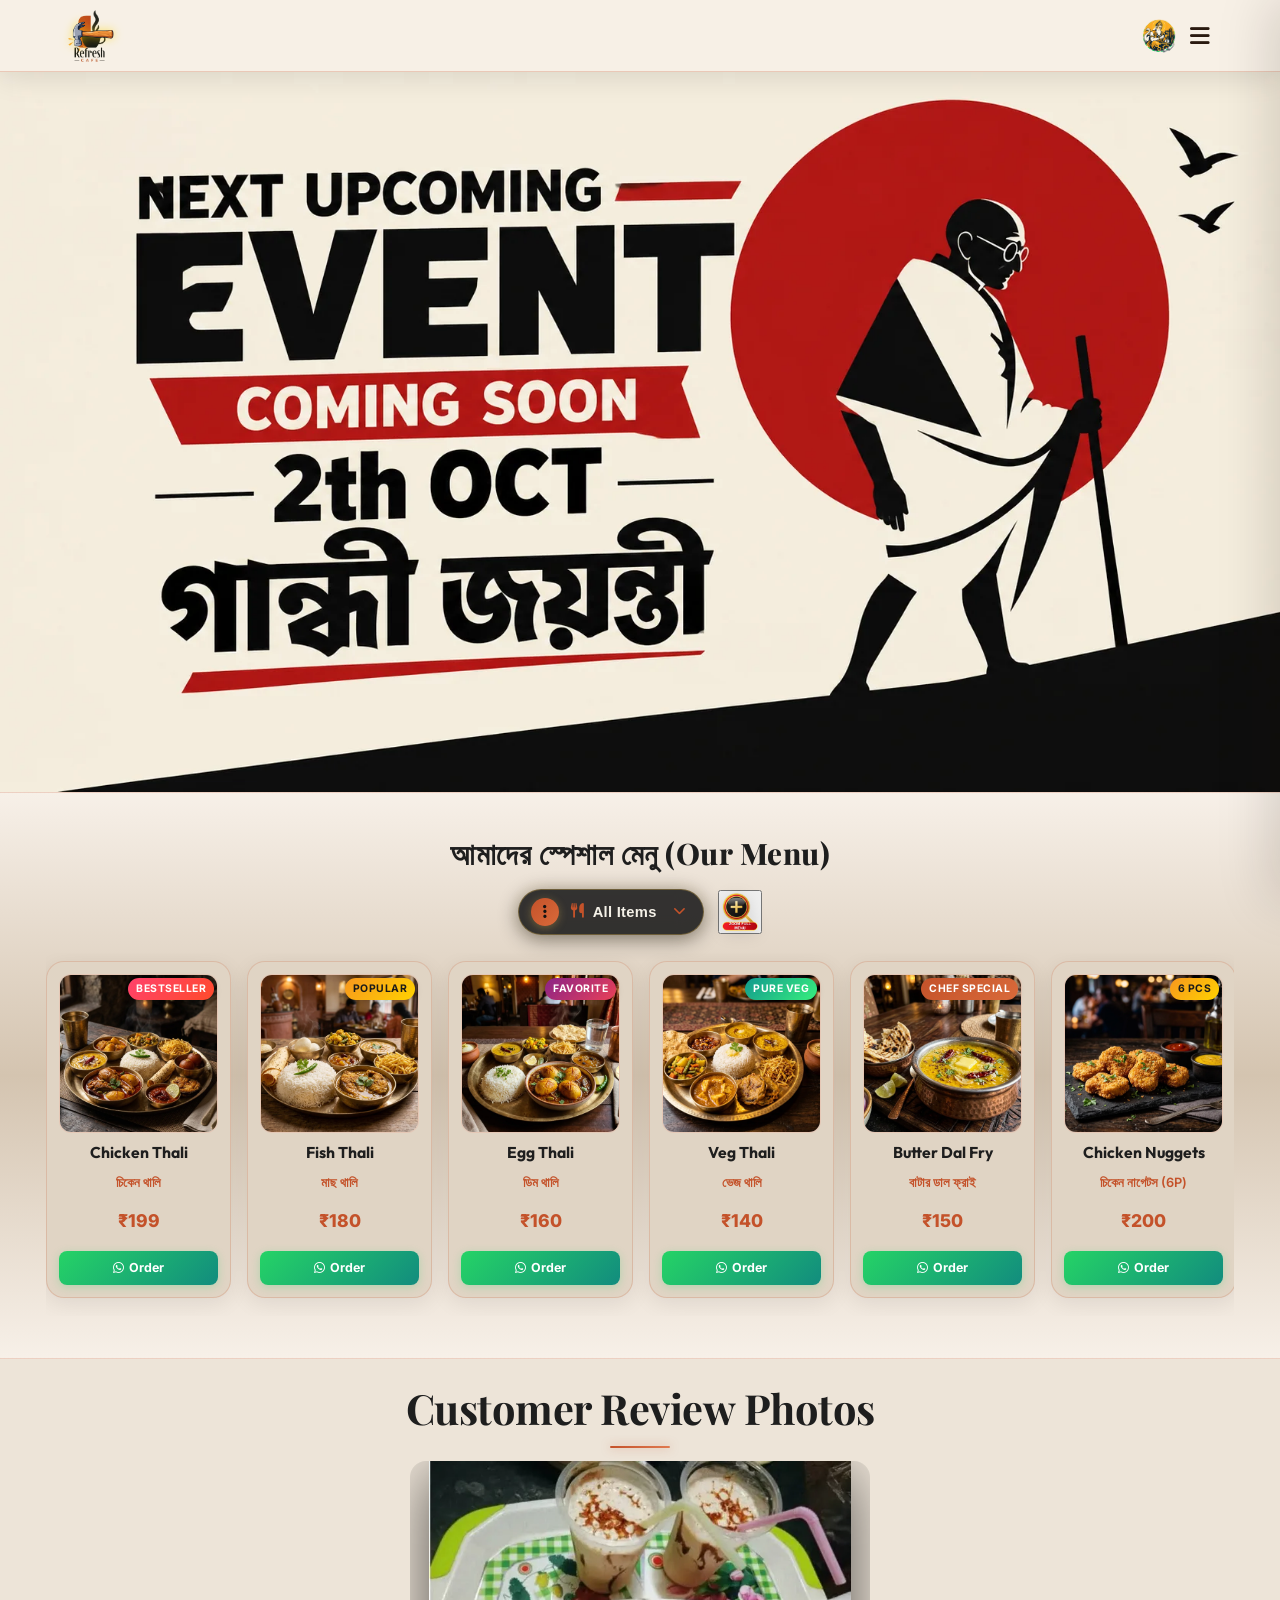
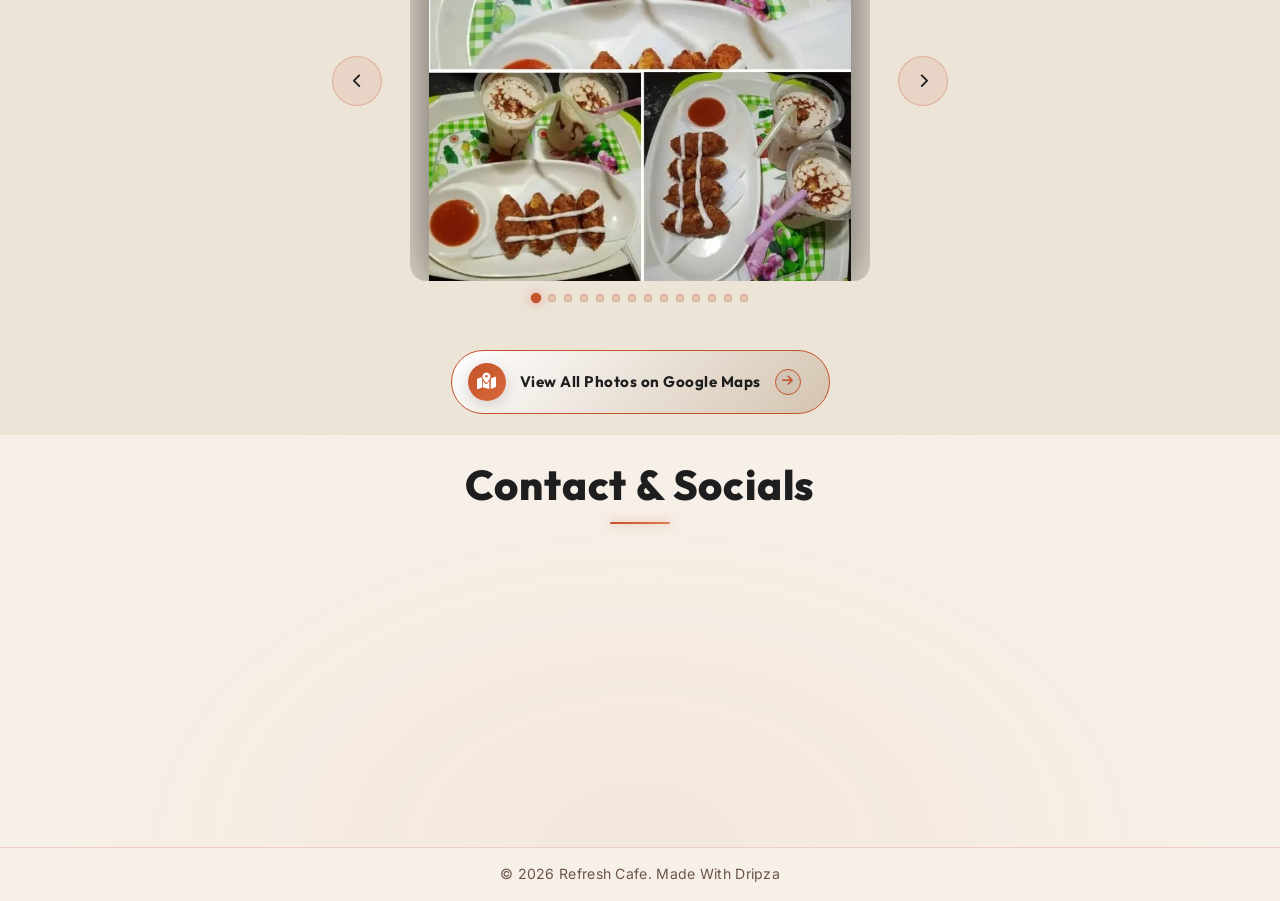
==== index.html @ df8e20a3 "Update search input keypad dismiss on enter" ====
﻿<!DOCTYPE html>
<html lang="bn">
<head>
    <meta charset="UTF-8">
    <meta name="viewport" content="width=device-width, initial-scale=1.0">
    <title>Refresh Cafe</title>
    <link rel="icon" type="image/png" href="assets/refresh_cafe_logo.webp">
    <link href="https://fonts.googleapis.com/css2?family=Playfair+Display:wght@400;600;700;800&family=Outfit:wght@300;400;600;800&family=Inter:wght@300;400;500;600&display=swap" rel="stylesheet">
    <link rel="stylesheet" href="https://cdnjs.cloudflare.com/ajax/libs/font-awesome/6.4.0/css/all.min.css">
    <link rel="stylesheet" href="styles.css?v=1.3">
</head>
<body class="no-scroll">
    <!-- Preloader Screen -->
    <div id="preloader">
        <div class="preloader-content">
            <h1 class="preloader-title">Welcome to <br><span class="highlight">Refresh Cafe</span></h1>
            <div class="preloader-loader">
                <div class="loader-bar"></div>
            </div>
        </div>
    </div>
    <!-- Navbar -->
    <nav class="navbar">
        <div class="logo-container">
            <img src="assets/refresh_cafe_logo.webp" alt="Refresh Cafe Logo" class="logo-brand-img">
            <div class="logo-text-wrapper">
                <span class="animated-football-header" title="Ganesh Chaturthi Special">
                    <img src="assets/ganesh_run_icon.webp" alt="Ganesh Run Icon" style="object-fit: contain; filter: drop-shadow(0 0 5px rgba(255, 215, 0, 0.6));">
                </span>
                <span class="logo-text">Refresh Cafe</span>
            </div>
        </div>
        <span class="rath-yatra-header-text">শুভ বিশ্বকর্মা পূজা!</span>
        <ul class="nav-links">
            <li><a href="#home">Home</a></li>
            <li><a href="#menu">Menu</a></li>
            <li><a href="#reviews">Reviews</a></li>
            <li><a href="#contact">Contact</a></li>
        </ul>
        <div class="navbar-actions">
            <!-- Rakhi Purnima Button for Poster -->
            <button class="fifa-btn" id="open-promo-modal-direct-btn" title="Show Ganesh Chaturthi Special Poster">
                <div class="fifa-container">
                    <div class="fifa-magic-ring"></div>
                    <img src="assets/ganesh_icon.webp" alt="Ganesh Special" class="fifa-svg" style="object-fit: contain;">
                </div>
            </button>
            
            <div class="hamburger">
                <i class="fas fa-bars"></i>
            </div>
        </div>
    </nav>

    <!-- Hero Section -->
    <section id="home" class="hero">
        <div class="hero-bg banner-box">
            <img src="assets/aj_restaurant_banner_1.webp" alt="AJ Restaurant & Cafe Banner" class="active">
            <img src="assets/hero_banner_1.webp" alt="Refresh Cafe Banner 1">
            <img src="assets/hero_banner_2.webp" alt="Refresh Cafe Banner 2">
            <img src="assets/hero_banner_3.webp" alt="Refresh Cafe Banner 3">
            <img src="assets/hero_banner_4.webp" alt="Refresh Cafe Banner 4">
            <img src="assets/hero_banner_5.webp" alt="Refresh Cafe Banner 5">
            <img src="assets/hero_banner_6.webp" alt="Refresh Cafe Banner 6">
            <img src="assets/hero_banner_7.webp" alt="Refresh Cafe Banner 7">
            <img src="assets/hero_banner_8.webp" alt="Refresh Cafe Banner 8">
            <img src="assets/hero_banner_9.webp" alt="Refresh Cafe Banner 9">
            <img src="assets/hero_banner_10.webp" alt="Refresh Cafe Banner 10">
            <div class="overlay"></div>
        </div>
        <!-- Click/Hover Zones for Banner Control -->
        <div class="hero-nav-zone left-zone" title="Previous Image"></div>
        <div class="hero-nav-zone right-zone" title="Next Image"></div>
    </section>

                <!-- Digital Restaurant Menu Section -->
    <section id="menu" class="main-menu-section">
        <div class="menu-header-wrapper">
            <div class="menu-eyebrow-container">
                <span class="menu-eyebrow">আমাদের স্পেশাল মেনু (Our Menu)</span>
            </div>
        </div>

        <!-- Menu Category Filter Tabs -->
                <!-- Menu Category Filter Dropdown (Three-Dot Filter Menu) -->
        <!-- Menu Filter and Zoom Controls Row -->
        <div class="menu-filter-controls-row">
            <div class="menu-filter-dropdown-wrapper" id="main-menu-filter-dropdown-wrapper">
            <button type="button" class="menu-filter-dots-btn" id="main-menu-filter-dots-btn" aria-expanded="false" aria-haspopup="true" title="Filter Menu">
                <span class="three-dots-icon-box">
                    <i class="fas fa-ellipsis-v"></i>
                </span>
                <span class="current-filter-label" id="main-current-filter-label">
                    <i class="fas fa-utensils"></i>
                    <span>All Items</span>
                </span>
                <i class="fas fa-chevron-down filter-dropdown-arrow"></i>
            </button>

            <!-- Dropdown List of Category Filter Options -->
            <div class="menu-filter-dropdown-menu" id="main-menu-filter-dropdown-menu">
                <div class="menu-filter-dropdown-header">
                    <span><i class="fas fa-filter"></i> Filter Category</span>
                </div>
                <div class="menu-filter-dropdown-list">
                    <button type="button" class="menu-tab-btn active" data-category="all">
                        <span class="tab-btn-content">
                            <i class="fas fa-utensils tab-icon"></i>
                            <span class="tab-title">All Items</span>
                        </span>
                        <i class="fas fa-check active-indicator-icon"></i>
                    </button>
                    <button type="button" class="menu-tab-btn" data-category="thali">
                        <span class="tab-btn-content">
                            <i class="fas fa-bowl-rice tab-icon"></i>
                            <span class="tab-title">Bengali Thali</span>
                        </span>
                        <i class="fas fa-check active-indicator-icon"></i>
                    </button>
                    <button type="button" class="menu-tab-btn" data-category="snacks">
                        <span class="tab-btn-content">
                            <i class="fas fa-burger tab-icon"></i>
                            <span class="tab-title">Breakfast & Snacks</span>
                        </span>
                        <i class="fas fa-check active-indicator-icon"></i>
                    </button>
                    <button type="button" class="menu-tab-btn" data-category="beverages">
                        <span class="tab-btn-content">
                            <i class="fas fa-mug-hot tab-icon"></i>
                            <span class="tab-title">Tea & Coffee</span>
                        </span>
                        <i class="fas fa-check active-indicator-icon"></i>
                    </button>
                    <button type="button" class="menu-tab-btn" data-category="extras">
                        <span class="tab-btn-content">
                            <i class="fas fa-plate-wheat tab-icon"></i>
                            <span class="tab-title">Sides & Extras</span>
                        </span>
                        <i class="fas fa-check active-indicator-icon"></i>
                    </button>
                </div>
            </div>
        </div>

            <!-- Zoom Full Menu Button on Right Side of Filter -->
            <button type="button" class="menu-zoom-img-btn" id="open-full-menu-modal-btn" title="Open Complete Menu Card (সম্পূর্ণ মেনু)">
                    <img src="assets/zoom_full_menu_icon.webp" alt="Zoom Full Menu" class="zoom-full-menu-img">
                </button>
        </div>
        

        <!-- Menu Cards Horizontal Side-Scroll Wrapper -->
        <div class="main-menu-scroll-wrapper">
            <div class="main-menu-scroll-track" id="main-restaurant-menu-scroll">
                
                <!-- 1. Chicken Thali -->
                <div class="food-menu-card" data-category="thali">
                    <div class="food-card-badge bestseller">Bestseller</div>
                    <div class="food-card-img-box">
                        <img src="assets/menu_chicken_thali.webp" alt="Chicken Thali" loading="lazy">
                    </div>
                    <div class="food-card-body">
                        <h3 class="food-title">Chicken Thali</h3>
                        <span class="bengali-title">চিকেন থালি</span>
                        <span class="food-price">₹199</span>
                        <a href="https://wa.me/917602856871?text=Hi%20Refresh%20Cafe,%20I%20want%20to%20order%20Chicken%20Thali%20(₹199)" target="_blank" class="food-order-btn">
                            <i class="fab fa-whatsapp"></i> Order
                        </a>
                    </div>
                </div>

                <!-- 2. Fish Thali -->
                <div class="food-menu-card" data-category="thali">
                    <div class="food-card-badge popular">Popular</div>
                    <div class="food-card-img-box">
                        <img src="assets/menu_fish_thali.webp" alt="Fish Thali" loading="lazy">
                    </div>
                    <div class="food-card-body">
                        <h3 class="food-title">Fish Thali</h3>
                        <span class="bengali-title">মাছ থালি</span>
                        <span class="food-price">₹180</span>
                        <a href="https://wa.me/917602856871?text=Hi%20Refresh%20Cafe,%20I%20want%20to%20order%20Fish%20Thali%20(₹180)" target="_blank" class="food-order-btn">
                            <i class="fab fa-whatsapp"></i> Order
                        </a>
                    </div>
                </div>

                <!-- 3. Egg Thali -->
                <div class="food-menu-card" data-category="thali">
                    <div class="food-card-badge special">Favorite</div>
                    <div class="food-card-img-box">
                        <img src="assets/menu_egg_thali.webp" alt="Egg Thali" loading="lazy">
                    </div>
                    <div class="food-card-body">
                        <h3 class="food-title">Egg Thali</h3>
                        <span class="bengali-title">ডিম থালি</span>
                        <span class="food-price">₹160</span>
                        <a href="https://wa.me/917602856871?text=Hi%20Refresh%20Cafe,%20I%20want%20to%20order%20Egg%20Thali%20(₹160)" target="_blank" class="food-order-btn">
                            <i class="fab fa-whatsapp"></i> Order
                        </a>
                    </div>
                </div>

                <!-- 4. Veg Thali -->
                <div class="food-menu-card" data-category="thali">
                    <div class="food-card-badge pure-veg">Pure Veg</div>
                    <div class="food-card-img-box">
                        <img src="assets/menu_veg_thali.webp" alt="Veg Thali" loading="lazy">
                    </div>
                    <div class="food-card-body">
                        <h3 class="food-title">Veg Thali</h3>
                        <span class="bengali-title">ভেজ থালি</span>
                        <span class="food-price">₹140</span>
                        <a href="https://wa.me/917602856871?text=Hi%20Refresh%20Cafe,%20I%20want%20to%20order%20Veg%20Thali%20(₹140)" target="_blank" class="food-order-btn">
                            <i class="fab fa-whatsapp"></i> Order
                        </a>
                    </div>
                </div>

                <!-- 5. Butter Dal Fry -->
                <div class="food-menu-card" data-category="extras">
                    <div class="food-card-badge chef">Chef Special</div>
                    <div class="food-card-img-box">
                        <img src="assets/menu_butter_dal_fry.webp" alt="Butter Dal Fry" loading="lazy">
                    </div>
                    <div class="food-card-body">
                        <h3 class="food-title">Butter Dal Fry</h3>
                        <span class="bengali-title">বাটার ডাল ফ্রাই</span>
                        <span class="food-price">₹150</span>
                        <a href="https://wa.me/917602856871?text=Hi%20Refresh%20Cafe,%20I%20want%20to%20order%20Butter%20Dal%20Fry%20(₹150)" target="_blank" class="food-order-btn">
                            <i class="fab fa-whatsapp"></i> Order
                        </a>
                    </div>
                </div>

                <!-- 6. Chicken Nuggets -->
                <div class="food-menu-card" data-category="snacks">
                    <div class="food-card-badge popular">6 Pcs</div>
                    <div class="food-card-img-box">
                        <img src="assets/menu_chicken_nuggets.webp" alt="Chicken Nuggets" loading="lazy">
                    </div>
                    <div class="food-card-body">
                        <h3 class="food-title">Chicken Nuggets</h3>
                        <span class="bengali-title">চিকেন নাগেটস (6P)</span>
                        <span class="food-price">₹200</span>
                        <a href="https://wa.me/917602856871?text=Hi%20Refresh%20Cafe,%20I%20want%20to%20order%20Chicken%20Nuggets%20(₹200)" target="_blank" class="food-order-btn">
                            <i class="fab fa-whatsapp"></i> Order
                        </a>
                    </div>
                </div>

                <!-- 7. Aloo Tikki -->
                <div class="food-menu-card" data-category="snacks">
                    <div class="food-card-badge pure-veg">Big Size</div>
                    <div class="food-card-img-box">
                        <img src="assets/menu_aloo_tikki.webp" alt="Aloo Tikki Big Size" loading="lazy">
                    </div>
                    <div class="food-card-body">
                        <h3 class="food-title">Aloo Tikki 6P</h3>
                        <span class="bengali-title">আলু টিক্কি (6P)</span>
                        <span class="food-price">₹180</span>
                        <a href="https://wa.me/917602856871?text=Hi%20Refresh%20Cafe,%20I%20want%20to%20order%20Aloo%20Tikki%20(₹180)" target="_blank" class="food-order-btn">
                            <i class="fab fa-whatsapp"></i> Order
                        </a>
                    </div>
                </div>

                <!-- 8. Egg Maggie -->
                <div class="food-menu-card" data-category="snacks">
                    <div class="food-card-badge popular">Hot</div>
                    <div class="food-card-img-box">
                        <img src="assets/menu_egg_maggie.webp" alt="Egg Maggie" loading="lazy">
                    </div>
                    <div class="food-card-body">
                        <h3 class="food-title">Egg Maggie</h3>
                        <span class="bengali-title">এগ ম্যাগি</span>
                        <span class="food-price">₹80</span>
                        <a href="https://wa.me/917602856871?text=Hi%20Refresh%20Cafe,%20I%20want%20to%20order%20Egg%20Maggie%20(₹80)" target="_blank" class="food-order-btn">
                            <i class="fab fa-whatsapp"></i> Order
                        </a>
                    </div>
                </div>

                <!-- 9. Veg Maggie -->
                <div class="food-menu-card" data-category="snacks">
                    <div class="food-card-badge pure-veg">Veg</div>
                    <div class="food-card-img-box">
                        <img src="assets/menu_egg_maggie.webp" alt="Veg Maggie" loading="lazy">
                    </div>
                    <div class="food-card-body">
                        <h3 class="food-title">Veg Maggie</h3>
                        <span class="bengali-title">ভেজ ম্যাগি</span>
                        <span class="food-price">₹60</span>
                        <a href="https://wa.me/917602856871?text=Hi%20Refresh%20Cafe,%20I%20want%20to%20order%20Veg%20Maggie%20(₹60)" target="_blank" class="food-order-btn">
                            <i class="fab fa-whatsapp"></i> Order
                        </a>
                    </div>
                </div>

                <!-- 10. Bread Omelette -->
                <div class="food-menu-card" data-category="snacks">
                    <div class="food-card-badge special">Breakfast</div>
                    <div class="food-card-img-box">
                        <img src="assets/menu6.webp" alt="Bread Omelette Jam Butter" loading="lazy">
                    </div>
                    <div class="food-card-body">
                        <h3 class="food-title">Bread Omelette</h3>
                        <span class="bengali-title">ব্রেড ওমলেট / জ্যাম</span>
                        <span class="food-price">₹60</span>
                        <a href="https://wa.me/917602856871?text=Hi%20Refresh%20Cafe,%20I%20want%20to%20order%20Bread%20Omelette%20(₹60)" target="_blank" class="food-order-btn">
                            <i class="fab fa-whatsapp"></i> Order
                        </a>
                    </div>
                </div>

                <!-- 11. Chai & Coffee -->
                <div class="food-menu-card" data-category="beverages">
                    <div class="food-card-badge special">Hot</div>
                    <div class="food-card-img-box">
                        <img src="assets/menu_tea_coffee.webp" alt="Coffee" loading="lazy">
                    </div>
                    <div class="food-card-body">
                        <h3 class="food-title">Milk / Black Coffee</h3>
                        <span class="bengali-title">কফি (Min 2 Cup)</span>
                        <span class="food-price">₹50</span>
                        <a href="https://wa.me/917602856871?text=Hi%20Refresh%20Cafe,%20I%20want%20to%20order%20Coffee" target="_blank" class="food-order-btn">
                            <i class="fab fa-whatsapp"></i> Order
                        </a>
                    </div>
                </div>

                <!-- 12. Milk / Black Tea -->
                <div class="food-menu-card" data-category="beverages">
                    <div class="food-card-badge bestseller">Chai</div>
                    <div class="food-card-img-box">
                        <img src="assets/menu_tea_coffee.webp" alt="Tea" loading="lazy">
                    </div>
                    <div class="food-card-body">
                        <h3 class="food-title">Black / Milk Tea</h3>
                        <span class="bengali-title">চা (Min 2 Cup)</span>
                        <span class="food-price">₹25</span>
                        <a href="https://wa.me/917602856871?text=Hi%20Refresh%20Cafe,%20I%20want%20to%20order%20Tea" target="_blank" class="food-order-btn">
                            <i class="fab fa-whatsapp"></i> Order
                        </a>
                    </div>
                </div>

                <!-- 13. Green Tea -->
                <div class="food-menu-card" data-category="beverages">
                    <div class="food-card-badge pure-veg">Healthy</div>
                    <div class="food-card-img-box">
                        <img src="assets/menu_tea_coffee.webp" alt="Green Tea" loading="lazy">
                    </div>
                    <div class="food-card-body">
                        <h3 class="food-title">Green Tea</h3>
                        <span class="bengali-title">গ্রিন টি (Min 2 Cup)</span>
                        <span class="food-price">₹40</span>
                        <a href="https://wa.me/917602856871?text=Hi%20Refresh%20Cafe,%20I%20want%20to%20order%20Green%20Tea" target="_blank" class="food-order-btn">
                            <i class="fab fa-whatsapp"></i> Order
                        </a>
                    </div>
                </div>

                <!-- 14. Extra Chicken 4P -->
                <div class="food-menu-card" data-category="extras">
                    <div class="food-card-badge popular">4 Pcs</div>
                    <div class="food-card-img-box">
                        <img src="assets/menu_chicken_thali.webp" alt="Extra Chicken" loading="lazy">
                    </div>
                    <div class="food-card-body">
                        <h3 class="food-title">Extra Chicken (4P)</h3>
                        <span class="bengali-title">চিকেন কারি (4P)</span>
                        <span class="food-price">₹180</span>
                        <a href="https://wa.me/917602856871?text=Hi%20Refresh%20Cafe,%20I%20want%20to%20order%20Extra%20Chicken%204P%20(₹180)" target="_blank" class="food-order-btn">
                            <i class="fab fa-whatsapp"></i> Order
                        </a>
                    </div>
                </div>

                <!-- 15. Extra Mutton 1P -->
                <div class="food-menu-card" data-category="extras">
                    <div class="food-card-badge special">Special</div>
                    <div class="food-card-img-box">
                        <img src="assets/menu3.webp" alt="Extra Mutton" loading="lazy">
                    </div>
                    <div class="food-card-body">
                        <h3 class="food-title">Extra Mutton (1P)</h3>
                        <span class="bengali-title">মটন (স্পেশাল অর্ডার)</span>
                        <span class="food-price">₹80</span>
                        <a href="https://wa.me/917602856871?text=Hi%20Refresh%20Cafe,%20I%20want%20to%20order%20Extra%20Mutton%20(₹80)" target="_blank" class="food-order-btn">
                            <i class="fab fa-whatsapp"></i> Order
                        </a>
                    </div>
                </div>

                <!-- 16. Extra Fish 1P -->
                <div class="food-menu-card" data-category="extras">
                    <div class="food-card-badge popular">1 Pc</div>
                    <div class="food-card-img-box">
                        <img src="assets/menu_fish_thali.webp" alt="Extra Fish" loading="lazy">
                    </div>
                    <div class="food-card-body">
                        <h3 class="food-title">Extra Fish (1P)</h3>
                        <span class="bengali-title">মাছ ১ পিস</span>
                        <span class="food-price">₹80</span>
                        <a href="https://wa.me/917602856871?text=Hi%20Refresh%20Cafe,%20I%20want%20to%20order%20Extra%20Fish%20(₹80)" target="_blank" class="food-order-btn">
                            <i class="fab fa-whatsapp"></i> Order
                        </a>
                    </div>
                </div>

                <!-- 17. Green Salad -->
                <div class="food-menu-card" data-category="extras">
                    <div class="food-card-badge pure-veg">Fresh</div>
                    <div class="food-card-img-box">
                        <img src="assets/menu_veg_thali.webp" alt="Green Salad" loading="lazy">
                    </div>
                    <div class="food-card-body">
                        <h3 class="food-title">Green Salad</h3>
                        <span class="bengali-title">গ্রিন স্যালাড</span>
                        <span class="food-price">₹100</span>
                        <a href="https://wa.me/917602856871?text=Hi%20Refresh%20Cafe,%20I%20want%20to%20order%20Green%20Salad%20(₹100)" target="_blank" class="food-order-btn">
                            <i class="fab fa-whatsapp"></i> Order
                        </a>
                    </div>
                </div>

                <!-- 18. Extra Egg (2P) -->
                <div class="food-menu-card" data-category="extras">
                    <div class="food-card-badge special">2 Pcs</div>
                    <div class="food-card-img-box">
                        <img src="assets/menu_egg_thali.webp" alt="Extra Egg 2P" loading="lazy">
                    </div>
                    <div class="food-card-body">
                        <h3 class="food-title">Extra Egg (2P)</h3>
                        <span class="bengali-title">ডিম (২ পিস)</span>
                        <span class="food-price">₹50</span>
                        <a href="https://wa.me/917602856871?text=Hi%20Refresh%20Cafe,%20I%20want%20to%20order%20Extra%20Egg%202P%20(₹50)" target="_blank" class="food-order-btn">
                            <i class="fab fa-whatsapp"></i> Order
                        </a>
                    </div>
                </div>

                <!-- 19. Extra Rice -->
                <div class="food-menu-card" data-category="extras">
                    <div class="food-card-badge popular">1 Plate</div>
                    <div class="food-card-img-box">
                        <img src="assets/menu_veg_thali.webp" alt="Extra Rice" loading="lazy">
                    </div>
                    <div class="food-card-body">
                        <h3 class="food-title">Extra Rice</h3>
                        <span class="bengali-title">এক্সট্রা ভাত</span>
                        <span class="food-price">₹50</span>
                        <a href="https://wa.me/917602856871?text=Hi%20Refresh%20Cafe,%20I%20want%20to%20order%20Extra%20Rice%20(₹50)" target="_blank" class="food-order-btn">
                            <i class="fab fa-whatsapp"></i> Order
                        </a>
                    </div>
                </div>

                <!-- 20. Extra Misti / Papad / Roti -->
                <div class="food-menu-card" data-category="extras">
                    <div class="food-card-badge pure-veg">Per Pc</div>
                    <div class="food-card-img-box">
                        <img src="assets/menu2.webp" alt="Extra Misti Papad Roti" loading="lazy">
                    </div>
                    <div class="food-card-body">
                        <h3 class="food-title">Extra Misti / Papad / Roti</h3>
                        <span class="bengali-title">মিষ্টি / পাঁপড় / রুটি</span>
                        <span class="food-price">₹10</span>
                        <a href="https://wa.me/917602856871?text=Hi%20Refresh%20Cafe,%20I%20want%20to%20order%20Extra%20Misti%20Papad%20Roti%20(₹10)" target="_blank" class="food-order-btn">
                            <i class="fab fa-whatsapp"></i> Order
                        </a>
                    </div>
                </div>

                <!-- 21. Extra Sabji / Dal / Vaji -->
                <div class="food-menu-card" data-category="extras">
                    <div class="food-card-badge pure-veg">Side Bowl</div>
                    <div class="food-card-img-box">
                        <img src="assets/menu_butter_dal_fry.webp" alt="Extra Sabji Dal Vaji" loading="lazy">
                    </div>
                    <div class="food-card-body">
                        <h3 class="food-title">Extra Sabji / Dal / Vaji</h3>
                        <span class="bengali-title">সবজি / ডাল / ভাজি</span>
                        <span class="food-price">₹30</span>
                        <a href="https://wa.me/917602856871?text=Hi%20Refresh%20Cafe,%20I%20want%20to%20order%20Extra%20Sabji%20Dal%20Vaji%20(₹30)" target="_blank" class="food-order-btn">
                            <i class="fab fa-whatsapp"></i> Order
                        </a>
                    </div>
                </div>

                <!-- 18. Water Bottle -->
                <div class="food-menu-card" data-category="beverages">
                    <div class="food-card-badge pure-veg">Mineral</div>
                    <div class="food-card-img-box">
                        <img src="assets/menu5.webp" alt="Water Bottle" loading="lazy">
                    </div>
                    <div class="food-card-body">
                        <h3 class="food-title">Water Bottle</h3>
                        <span class="bengali-title">জল 1L / 2L</span>
                        <span class="food-price">₹20 / ₹30</span>
                        <a href="https://wa.me/917602856871?text=Hi%20Refresh%20Cafe,%20I%20want%20to%20order%20Water%20Bottle" target="_blank" class="food-order-btn">
                            <i class="fab fa-whatsapp"></i> Order
                        </a>
                    </div>
                </div>

            </div>
        </div>
    </section>

    <!-- Reviews Section (Photo Gallery) -->
    <section id="reviews" class="reviews-section">
        <h2 class="section-title">Customer Review Photos</h2>
        <div class="reviews-slider-container">
            <div class="reviews-slider">
                <div class="review-slide active">
                    <img src="assets/review_1.webp" alt="Customer Review 1">
                </div>
                <div class="review-slide">
                    <img src="assets/review_2.webp" alt="Customer Review 2">
                </div>
                <div class="review-slide">
                    <img src="assets/review_3.webp" alt="Customer Review 3">
                </div>
                <div class="review-slide">
                    <img src="assets/review_4.webp" alt="Customer Review 4">
                </div>
                <div class="review-slide">
                    <img src="assets/review_5.webp" alt="Customer Review 5">
                </div>
                <div class="review-slide">
                    <img src="assets/review_6.webp" alt="Customer Review 6">
                </div>
                <div class="review-slide">
                    <img src="assets/review_7.webp" alt="Customer Review 7">
                </div>
                <div class="review-slide">
                    <img src="assets/review_8.webp" alt="Customer Review 8">
                </div>
                <div class="review-slide">
                    <img src="assets/review_9.webp" alt="Customer Review 9">
                </div>
                <div class="review-slide">
                    <img src="assets/review_10.webp" alt="Customer Review 10">
                </div>
                <div class="review-slide">
                    <img src="assets/review_11.webp" alt="Customer Review 11">
                </div>
                <div class="review-slide">
                    <img src="assets/review_12.webp" alt="Customer Review 12">
                </div>
                <div class="review-slide">
                    <img src="assets/review_13.webp" alt="Customer Review 13">
                </div>
                <div class="review-slide">
                    <img src="assets/review_14.webp" alt="Customer Review 14">
                </div>
            </div>
            
            <!-- Slider Controls -->
            <button class="slider-btn prev-btn"><i class="fas fa-chevron-left"></i></button>
            <button class="slider-btn next-btn"><i class="fas fa-chevron-right"></i></button>
            
            <!-- Slider Dots -->
            <div class="slider-dots">
                <span class="dot active" data-index="0"></span>
                <span class="dot" data-index="1"></span>
                <span class="dot" data-index="2"></span>
                <span class="dot" data-index="3"></span>
                <span class="dot" data-index="4"></span>
                <span class="dot" data-index="5"></span>
                <span class="dot" data-index="6"></span>
                <span class="dot" data-index="7"></span>
                <span class="dot" data-index="8"></span>
                <span class="dot" data-index="9"></span>
                <span class="dot" data-index="10"></span>
                <span class="dot" data-index="11"></span>
                <span class="dot" data-index="12"></span>
                <span class="dot" data-index="13"></span>
            </div>
        </div>
        <div style="text-align: center; margin-top: 3rem;">
            <div class="reviews-cta-wrapper">
            <a href="https://maps.app.goo.gl/2yLewhyhjntYncTv7" target="_blank" class="modern-maps-btn" title="Open Google Maps Gallery">
                <span class="maps-icon-badge"><i class="fas fa-map-marked-alt"></i></span>
                <span class="maps-btn-text">View All Photos on Google Maps</span>
                <span class="maps-arrow-circle"><i class="fas fa-arrow-right"></i></span>
            </a>
        </div>
        </div>
    </section>

    <!-- Contact & Footer -->
    <section id="contact" class="contact-section">
        <h2 class="section-title">Contact & Socials</h2>
        <div class="contact-container glassmorphism">
            <div class="contact-info">
                <h2>Visit Us</h2>
                <div class="info-item">
                    <a href="https://maps.app.goo.gl/bu8xiFyUz2Aj8CzT7" target="_blank" style="color: inherit; text-decoration: none; display: flex; align-items: center; gap: 15px;">
                        <i class="fas fa-map-marker-alt"></i>
                        <p>Mahapravu Para, Nabadwip, West Bengal 741302</p>
                    </a>
                </div>
                <div class="info-item">
                    <i class="fas fa-phone-alt"></i>
                    <p><a href="tel:+917602856871" style="color: inherit; text-decoration: none;">+91 7602856871</a></p>
                </div>
                <div class="info-item">
                    <i class="fas fa-envelope"></i>
                    <p><a href="mailto:hello@refreshcafe.com" style="color: inherit; text-decoration: none;">hello@refreshcafe.com</a></p>
                </div>
            </div>
            <div class="social-links">
                <h2>Follow Us</h2>
                <div class="social-icons">
                    <a href="#" class="social-icon"><i class="fab fa-instagram"></i></a>
                    <a href="#" class="social-icon"><i class="fab fa-facebook-f"></i></a>
                    <a href="#" class="social-icon"><i class="fab fa-youtube"></i></a>
                    <a href="https://wa.me/917602856871" target="_blank" class="social-icon"><i class="fab fa-whatsapp"></i></a>
                    <a href="https://maps.app.goo.gl/bu8xiFyUz2Aj8CzT7" target="_blank" class="social-icon"><i class="fas fa-map-marker-alt"></i></a>
                </div>
            </div>
        </div>
    </section>

    <footer>
        <p>&copy; 2026 Refresh Cafe. Made With Dripza</p>
    </footer>



    <!-- Full Menu Interactive Modal -->
    <div class="full-menu-modal" id="full-menu-modal" aria-hidden="true">
        <div class="full-menu-modal-overlay" id="full-menu-modal-overlay"></div>
        <div class="full-menu-modal-container">
            <!-- Modal Sticky Top Header Container (Header + Hero Title + Search + Category Tabs) -->
            <div class="full-menu-modal-top-section">
                <!-- Modal Header -->
                <div class="full-menu-modal-header">
                    <div class="full-menu-modal-header-left">
                        <button class="menu-modal-close-btn" id="close-full-menu-modal-btn" aria-label="Close Full Menu">
                            <i class="fas fa-arrow-left"></i> <span>Back</span>
                        </button>
                        <div class="full-menu-modal-title">
                            Refresh Cafe
                        </div>
                    </div>
                    <div class="full-menu-modal-header-right">
                        <a href="#modal-order-timings" class="menu-modal-timing-btn" id="modal-timing-btn" title="Order Timings">
                            <i class="fas fa-clock"></i> <span>Timings</span>
                        </a>
                        <a href="tel:917602856871" class="menu-modal-call-btn">
                            <i class="fas fa-phone-alt"></i> <span>917602856871</span>
                        </a>
                        <button class="menu-modal-close-icon-btn" id="close-full-menu-icon-btn" aria-label="Close">
                            <i class="fas fa-times"></i>
                        </button>
                    </div>
                </div>

                <!-- Modal Hero Header -->
                <div class="full-menu-hero">
                    <h1>Complete Menu Card <span class="bengali-heading">আমাদের সম্পূর্ণ ডিজিটাল মেনু</span></h1>
                </div>

                <!-- Search Bar & Category Filter Tabs -->
                <div class="menu-control-bar">
                    

                    <!-- Modal Category Filter Dropdown (Three-Dot Filter Menu) -->
                    <div class="menu-filter-dropdown-wrapper" id="modal-menu-filter-dropdown-wrapper">
            <button type="button" class="menu-filter-dots-btn" id="modal-menu-filter-dots-btn" aria-expanded="false" aria-haspopup="true" title="Filter Menu">
                <span class="three-dots-icon-box">
                    <i class="fas fa-ellipsis-v"></i>
                </span>
                <span class="current-filter-label" id="modal-current-filter-label">
                    <i class="fas fa-utensils"></i>
                    <span>All Items</span>
                </span>
                <i class="fas fa-chevron-down filter-dropdown-arrow"></i>
            </button>

            <!-- Dropdown List of Category Filter Options -->
            <div class="menu-filter-dropdown-menu" id="modal-menu-filter-dropdown-menu">
                <div class="menu-filter-dropdown-header">
                    <span><i class="fas fa-filter"></i> Filter Category</span>
                </div>
                <div class="menu-filter-dropdown-list">
                    <button type="button" class="menu-tab-btn active" data-category="all">
                        <span class="tab-btn-content">
                            <i class="fas fa-utensils tab-icon"></i>
                            <span class="tab-title">All Items</span>
                        </span>
                        <i class="fas fa-check active-indicator-icon"></i>
                    </button>
                    <button type="button" class="menu-tab-btn" data-category="thali">
                        <span class="tab-btn-content">
                            <i class="fas fa-bowl-rice tab-icon"></i>
                            <span class="tab-title">Bengali Thali</span>
                        </span>
                        <i class="fas fa-check active-indicator-icon"></i>
                    </button>
                    <button type="button" class="menu-tab-btn" data-category="snacks">
                        <span class="tab-btn-content">
                            <i class="fas fa-burger tab-icon"></i>
                            <span class="tab-title">Breakfast & Snacks</span>
                        </span>
                        <i class="fas fa-check active-indicator-icon"></i>
                    </button>
                    <button type="button" class="menu-tab-btn" data-category="beverages">
                        <span class="tab-btn-content">
                            <i class="fas fa-mug-hot tab-icon"></i>
                            <span class="tab-title">Tea & Coffee</span>
                        </span>
                        <i class="fas fa-check active-indicator-icon"></i>
                    </button>
                    <button type="button" class="menu-tab-btn" data-category="extras">
                        <span class="tab-btn-content">
                            <i class="fas fa-plate-wheat tab-icon"></i>
                            <span class="tab-title">Sides & Extras</span>
                        </span>
                        <i class="fas fa-check active-indicator-icon"></i>
                    </button>
                </div>
            </div>
                </div>

                    <div class="search-box-wrapper">
                        <i class="fas fa-search"></i>
                        <input type="text" id="modal-menu-search-input" placeholder="খাবারের নাম লিখে খুঁজুন (Search dishes...)" autocomplete="off" enterkeyhint="search">
                        <button type="button" id="modal-menu-search-clear" class="search-clear-btn" aria-label="Clear search" title="à¦®à§à¦›à§‡ à¦«à§‡à¦²à§à¦¨ (Clear)">
                            <i class="fas fa-times"></i>
                        </button>
                    </div>
            </div>
            </div>

            <div class="full-menu-modal-body">
                <!-- Complete Menu Card Grid -->
                <div class="compact-menu-grid-container">
                    <div class="compact-grid" id="modal-full-menu-grid">

                        <!-- 1. Chicken Thali -->
                        <div class="food-menu-card" data-category="thali" data-keywords="chicken thali murgi murgir mangsho rice dal sabji thali">
                            <div class="food-card-badge bestseller">Bestseller</div>
                            <div class="food-card-img-box">
                                <img src="assets/menu_chicken_thali.webp" alt="Chicken Thali" loading="lazy">
                            </div>
                            <div class="food-card-body">
                                <h3 class="food-title">Chicken Thali</h3>
                                <span class="bengali-title">চিকেন থালি</span>
                                <span class="food-price">₹199</span>
                                <a href="https://wa.me/917602856871?text=Hi%20Refresh%20Cafe,%20I%20want%20to%20order%20Chicken%20Thali%20(₹199)" target="_blank" class="food-order-btn">
                                    <i class="fab fa-whatsapp"></i> Order
                                </a>
                            </div>
                        </div>

                        <!-- 2. Fish Thali -->
                        <div class="food-menu-card" data-category="thali" data-keywords="fish thali macher thali mach jhol rui katla rice dal thali">
                            <div class="food-card-badge popular">Popular</div>
                            <div class="food-card-img-box">
                                <img src="assets/menu_fish_thali.webp" alt="Fish Thali" loading="lazy">
                            </div>
                            <div class="food-card-body">
                                <h3 class="food-title">Fish Thali</h3>
                                <span class="bengali-title">মাছ থালি</span>
                                <span class="food-price">₹180</span>
                                <a href="https://wa.me/917602856871?text=Hi%20Refresh%20Cafe,%20I%20want%20to%20order%20Fish%20Thali%20(₹180)" target="_blank" class="food-order-btn">
                                    <i class="fab fa-whatsapp"></i> Order
                                </a>
                            </div>
                        </div>

                        <!-- 3. Egg Thali -->
                        <div class="food-menu-card" data-category="thali" data-keywords="egg thali dimer thali dim kosha rice dal thali">
                            <div class="food-card-badge special">Favorite</div>
                            <div class="food-card-img-box">
                                <img src="assets/menu_egg_thali.webp" alt="Egg Thali" loading="lazy">
                            </div>
                            <div class="food-card-body">
                                <h3 class="food-title">Egg Thali</h3>
                                <span class="bengali-title">ডিম থালি</span>
                                <span class="food-price">₹160</span>
                                <a href="https://wa.me/917602856871?text=Hi%20Refresh%20Cafe,%20I%20want%20to%20order%20Egg%20Thali%20(₹160)" target="_blank" class="food-order-btn">
                                    <i class="fab fa-whatsapp"></i> Order
                                </a>
                            </div>
                        </div>

                        <!-- 4. Veg Thali -->
                        <div class="food-menu-card" data-category="thali" data-keywords="veg thali niramish thali paneer dal sabji rice mishti doi">
                            <div class="food-card-badge pure-veg">Pure Veg</div>
                            <div class="food-card-img-box">
                                <img src="assets/menu_veg_thali.webp" alt="Veg Thali" loading="lazy">
                            </div>
                            <div class="food-card-body">
                                <h3 class="food-title">Veg Thali</h3>
                                <span class="bengali-title">ভেজ থালি</span>
                                <span class="food-price">₹140</span>
                                <a href="https://wa.me/917602856871?text=Hi%20Refresh%20Cafe,%20I%20want%20to%20order%20Veg%20Thali%20(₹140)" target="_blank" class="food-order-btn">
                                    <i class="fab fa-whatsapp"></i> Order
                                </a>
                            </div>
                        </div>

                        <!-- 5. Butter Dal Fry -->
                        <div class="food-menu-card" data-category="extras" data-keywords="butter dal fry yellow dal tadka veg">
                            <div class="food-card-badge chef">Chef Special</div>
                            <div class="food-card-img-box">
                                <img src="assets/menu_butter_dal_fry.webp" alt="Butter Dal Fry" loading="lazy">
                            </div>
                            <div class="food-card-body">
                                <h3 class="food-title">Butter Dal Fry</h3>
                                <span class="bengali-title">বাটার ডাল ফ্রাই</span>
                                <span class="food-price">₹150</span>
                                <a href="https://wa.me/917602856871?text=Hi%20Refresh%20Cafe,%20I%20want%20to%20order%20Butter%20Dal%20Fry%20(₹150)" target="_blank" class="food-order-btn">
                                    <i class="fab fa-whatsapp"></i> Order
                                </a>
                            </div>
                        </div>

                        <!-- 6. Chicken Nuggets (6P) -->
                        <div class="food-menu-card" data-category="snacks" data-keywords="chicken nuggets 6p fried snacks non-veg">
                            <div class="food-card-badge popular">6 Pcs</div>
                            <div class="food-card-img-box">
                                <img src="assets/menu_chicken_nuggets.webp" alt="Chicken Nuggets" loading="lazy">
                            </div>
                            <div class="food-card-body">
                                <h3 class="food-title">Chicken Nuggets</h3>
                                <span class="bengali-title">চিকেন নাগেটস (6P)</span>
                                <span class="food-price">₹200</span>
                                <a href="https://wa.me/917602856871?text=Hi%20Refresh%20Cafe,%20I%20want%20to%20order%20Chicken%20Nuggets%20(₹200)" target="_blank" class="food-order-btn">
                                    <i class="fab fa-whatsapp"></i> Order
                                </a>
                            </div>
                        </div>

                        <!-- 7. Aloo Tikki Big Size (6P) -->
                        <div class="food-menu-card" data-category="snacks" data-keywords="aloo tikki potato cutlet snacks big size veg">
                            <div class="food-card-badge pure-veg">Big Size</div>
                            <div class="food-card-img-box">
                                <img src="assets/menu_aloo_tikki.webp" alt="Aloo Tikki Big Size" loading="lazy">
                            </div>
                            <div class="food-card-body">
                                <h3 class="food-title">Aloo Tikki 6P</h3>
                                <span class="bengali-title">আলু টিক্কি (6P)</span>
                                <span class="food-price">₹180</span>
                                <a href="https://wa.me/917602856871?text=Hi%20Refresh%20Cafe,%20I%20want%20to%20order%20Aloo%20Tikki%20(₹180)" target="_blank" class="food-order-btn">
                                    <i class="fab fa-whatsapp"></i> Order
                                </a>
                            </div>
                        </div>

                        <!-- 8. Egg Maggie -->
                        <div class="food-menu-card" data-category="snacks" data-keywords="egg maggie noodles masala snacks">
                            <div class="food-card-badge popular">Hot</div>
                            <div class="food-card-img-box">
                                <img src="assets/menu_egg_maggie.webp" alt="Egg Maggie" loading="lazy">
                            </div>
                            <div class="food-card-body">
                                <h3 class="food-title">Egg Maggie</h3>
                                <span class="bengali-title">এগ ম্যাগি</span>
                                <span class="food-price">₹80</span>
                                <a href="https://wa.me/917602856871?text=Hi%20Refresh%20Cafe,%20I%20want%20to%20order%20Egg%20Maggie%20(₹80)" target="_blank" class="food-order-btn">
                                    <i class="fab fa-whatsapp"></i> Order
                                </a>
                            </div>
                        </div>

                        <!-- 9. Veg Maggie -->
                        <div class="food-menu-card" data-category="snacks" data-keywords="veg maggie masala noodles snacks vegetarian">
                            <div class="food-card-badge pure-veg">Veg</div>
                            <div class="food-card-img-box">
                                <img src="assets/menu_egg_maggie.webp" alt="Veg Maggie" loading="lazy">
                            </div>
                            <div class="food-card-body">
                                <h3 class="food-title">Veg Maggie</h3>
                                <span class="bengali-title">ভেজ ম্যাগি</span>
                                <span class="food-price">₹60</span>
                                <a href="https://wa.me/917602856871?text=Hi%20Refresh%20Cafe,%20I%20want%20to%20order%20Veg%20Maggie%20(₹60)" target="_blank" class="food-order-btn">
                                    <i class="fab fa-whatsapp"></i> Order
                                </a>
                            </div>
                        </div>

                        <!-- 10. Bread Omelette / Jam / Butter -->
                        <div class="food-menu-card" data-category="snacks" data-keywords="bread omelette jam butter breakfast toast egg">
                            <div class="food-card-badge special">Breakfast</div>
                            <div class="food-card-img-box">
                                <img src="assets/menu6.webp" alt="Bread Omelette Jam Butter" loading="lazy">
                            </div>
                            <div class="food-card-body">
                                <h3 class="food-title">Bread Omelette</h3>
                                <span class="bengali-title">ব্রেড ওমলেট / জ্যাম</span>
                                <span class="food-price">₹60</span>
                                <a href="https://wa.me/917602856871?text=Hi%20Refresh%20Cafe,%20I%20want%20to%20order%20Bread%20Omelette%20(₹60)" target="_blank" class="food-order-btn">
                                    <i class="fab fa-whatsapp"></i> Order
                                </a>
                            </div>
                        </div>

                        <!-- 11. Milk / Black Coffee -->
                        <div class="food-menu-card" data-category="beverages" data-keywords="coffee milk coffee black coffee hot drink beverages espresso">
                            <div class="food-card-badge special">Hot</div>
                            <div class="food-card-img-box">
                                <img src="assets/menu_tea_coffee.webp" alt="Milk and Black Coffee" loading="lazy">
                            </div>
                            <div class="food-card-body">
                                <h3 class="food-title">Milk / Black Coffee</h3>
                                <span class="bengali-title">কফি (Min 2 Cup)</span>
                                <span class="food-price">₹50</span>
                                <a href="https://wa.me/917602856871?text=Hi%20Refresh%20Cafe,%20I%20want%20to%20order%20Coffee" target="_blank" class="food-order-btn">
                                    <i class="fab fa-whatsapp"></i> Order
                                </a>
                            </div>
                        </div>

                        <!-- 12. Black / Milk Tea -->
                        <div class="food-menu-card" data-category="beverages" data-keywords="tea chai milk tea black tea masala chai beverage">
                            <div class="food-card-badge bestseller">Chai</div>
                            <div class="food-card-img-box">
                                <img src="assets/menu_tea_coffee.webp" alt="Black and Milk Tea" loading="lazy">
                            </div>
                            <div class="food-card-body">
                                <h3 class="food-title">Black / Milk Tea</h3>
                                <span class="bengali-title">চা (Min 2 Cup)</span>
                                <span class="food-price">₹25</span>
                                <a href="https://wa.me/917602856871?text=Hi%20Refresh%20Cafe,%20I%20want%20to%20order%20Tea" target="_blank" class="food-order-btn">
                                    <i class="fab fa-whatsapp"></i> Order
                                </a>
                            </div>
                        </div>

                        <!-- 13. Green Tea -->
                        <div class="food-menu-card" data-category="beverages" data-keywords="green tea healthy detox hot beverage">
                            <div class="food-card-badge pure-veg">Healthy</div>
                            <div class="food-card-img-box">
                                <img src="assets/menu_tea_coffee.webp" alt="Green Tea" loading="lazy">
                            </div>
                            <div class="food-card-body">
                                <h3 class="food-title">Green Tea</h3>
                                <span class="bengali-title">গ্রিন টি (Min 2 Cup)</span>
                                <span class="food-price">₹40</span>
                                <a href="https://wa.me/917602856871?text=Hi%20Refresh%20Cafe,%20I%20want%20to%20order%20Green%20Tea" target="_blank" class="food-order-btn">
                                    <i class="fab fa-whatsapp"></i> Order
                                </a>
                            </div>
                        </div>

                        <!-- 14. Extra Chicken (4P) -->
                        <div class="food-menu-card" data-category="extras" data-keywords="extra chicken 4p murgir mangsho chicken curry side non-veg">
                            <div class="food-card-badge popular">4 Pcs</div>
                            <div class="food-card-img-box">
                                <img src="assets/menu_chicken_thali.webp" alt="Extra Chicken 4P" loading="lazy">
                            </div>
                            <div class="food-card-body">
                                <h3 class="food-title">Extra Chicken (4P)</h3>
                                <span class="bengali-title">চিকেন কারি (4P)</span>
                                <span class="food-price">₹180</span>
                                <a href="https://wa.me/917602856871?text=Hi%20Refresh%20Cafe,%20I%20want%20to%20order%20Extra%20Chicken%204P%20(₹180)" target="_blank" class="food-order-btn">
                                    <i class="fab fa-whatsapp"></i> Order
                                </a>
                            </div>
                        </div>

                        <!-- 15. Extra Mutton (1P - Special Order) -->
                        <div class="food-menu-card" data-category="extras" data-keywords="extra mutton 1p khasi mangsho mutton kosha special non-veg">
                            <div class="food-card-badge special">Special</div>
                            <div class="food-card-img-box">
                                <img src="assets/menu3.webp" alt="Extra Mutton 1P" loading="lazy">
                            </div>
                            <div class="food-card-body">
                                <h3 class="food-title">Extra Mutton (1P)</h3>
                                <span class="bengali-title">মটন (স্পেশাল অর্ডার)</span>
                                <span class="food-price">₹80</span>
                                <a href="https://wa.me/917602856871?text=Hi%20Refresh%20Cafe,%20I%20want%20to%20order%20Extra%20Mutton%20(₹80)" target="_blank" class="food-order-btn">
                                    <i class="fab fa-whatsapp"></i> Order
                                </a>
                            </div>
                        </div>

                        <!-- 16. Extra Fish (1P) -->
                        <div class="food-menu-card" data-category="extras" data-keywords="extra fish 1p macher jhol rui katla side non-veg">
                            <div class="food-card-badge popular">1 Pc</div>
                            <div class="food-card-img-box">
                                <img src="assets/menu_fish_thali.webp" alt="Extra Fish 1P" loading="lazy">
                            </div>
                            <div class="food-card-body">
                                <h3 class="food-title">Extra Fish (1P)</h3>
                                <span class="bengali-title">মাছ ১ পিস</span>
                                <span class="food-price">₹80</span>
                                <a href="https://wa.me/917602856871?text=Hi%20Refresh%20Cafe,%20I%20want%20to%20order%20Extra%20Fish%20(₹80)" target="_blank" class="food-order-btn">
                                    <i class="fab fa-whatsapp"></i> Order
                                </a>
                            </div>
                        </div>

                        <!-- 17. Green Salad -->
                        <div class="food-menu-card" data-category="extras" data-keywords="green salad cucumber tomato onion lemon salad veg">
                            <div class="food-card-badge pure-veg">Fresh</div>
                            <div class="food-card-img-box">
                                <img src="assets/menu_veg_thali.webp" alt="Green Salad" loading="lazy">
                            </div>
                            <div class="food-card-body">
                                <h3 class="food-title">Green Salad</h3>
                                <span class="bengali-title">গ্রিন স্যালাড</span>
                                <span class="food-price">₹100</span>
                                <a href="https://wa.me/917602856871?text=Hi%20Refresh%20Cafe,%20I%20want%20to%20order%20Green%20Salad%20(₹100)" target="_blank" class="food-order-btn">
                                    <i class="fab fa-whatsapp"></i> Order
                                </a>
                            </div>
                        </div>

                        <!-- 18. Extra Egg (2P) -->
                        <div class="food-menu-card" data-category="extras" data-keywords="extra egg 2p dim egg curry side non-veg">
                            <div class="food-card-badge special">2 Pcs</div>
                            <div class="food-card-img-box">
                                <img src="assets/menu_egg_thali.webp" alt="Extra Egg 2P" loading="lazy">
                            </div>
                            <div class="food-card-body">
                                <h3 class="food-title">Extra Egg (2P)</h3>
                                <span class="bengali-title">ডিম (২ পিস)</span>
                                <span class="food-price">₹50</span>
                                <a href="https://wa.me/917602856871?text=Hi%20Refresh%20Cafe,%20I%20want%20to%20order%20Extra%20Egg%202P%20(₹50)" target="_blank" class="food-order-btn">
                                    <i class="fab fa-whatsapp"></i> Order
                                </a>
                            </div>
                        </div>

                        <!-- 19. Extra Rice -->
                        <div class="food-menu-card" data-category="extras" data-keywords="extra rice bhat rice portion veg side">
                            <div class="food-card-badge popular">1 Plate</div>
                            <div class="food-card-img-box">
                                <img src="assets/menu_veg_thali.webp" alt="Extra Rice" loading="lazy">
                            </div>
                            <div class="food-card-body">
                                <h3 class="food-title">Extra Rice</h3>
                                <span class="bengali-title">এক্সট্রা ভাত</span>
                                <span class="food-price">₹50</span>
                                <a href="https://wa.me/917602856871?text=Hi%20Refresh%20Cafe,%20I%20want%20to%20order%20Extra%20Rice%20(₹50)" target="_blank" class="food-order-btn">
                                    <i class="fab fa-whatsapp"></i> Order
                                </a>
                            </div>
                        </div>

                        <!-- 20. Extra Misti / Papad / Roti -->
                        <div class="food-menu-card" data-category="extras" data-keywords="extra misti papad roti sweet flatbread side">
                            <div class="food-card-badge pure-veg">Per Pc</div>
                            <div class="food-card-img-box">
                                <img src="assets/menu2.webp" alt="Extra Misti Papad Roti" loading="lazy">
                            </div>
                            <div class="food-card-body">
                                <h3 class="food-title">Extra Misti / Papad / Roti</h3>
                                <span class="bengali-title">মিষ্টি / পাঁপড় / রুটি</span>
                                <span class="food-price">₹10</span>
                                <a href="https://wa.me/917602856871?text=Hi%20Refresh%20Cafe,%20I%20want%20to%20order%20Extra%20Misti%20Papad%20Roti%20(₹10)" target="_blank" class="food-order-btn">
                                    <i class="fab fa-whatsapp"></i> Order
                                </a>
                            </div>
                        </div>

                        <!-- 21. Extra Sabji / Dal / Vaji -->
                        <div class="food-menu-card" data-category="extras" data-keywords="extra sabji dal vaji butter dal fry veg side">
                            <div class="food-card-badge pure-veg">Side Bowl</div>
                            <div class="food-card-img-box">
                                <img src="assets/menu_butter_dal_fry.webp" alt="Extra Sabji Dal Vaji" loading="lazy">
                            </div>
                            <div class="food-card-body">
                                <h3 class="food-title">Extra Sabji / Dal / Vaji</h3>
                                <span class="bengali-title">সবজি / ডাল / ভাজি</span>
                                <span class="food-price">₹30</span>
                                <a href="https://wa.me/917602856871?text=Hi%20Refresh%20Cafe,%20I%20want%20to%20order%20Extra%20Sabji%20Dal%20Vaji%20(₹30)" target="_blank" class="food-order-btn">
                                    <i class="fab fa-whatsapp"></i> Order
                                </a>
                            </div>
                        </div>

                        <!-- 22. Packaged Water Bottle (1L / 2L) -->
                        <div class="food-menu-card" data-category="beverages" data-keywords="water bottle 1l 2l mineral water drink">
                            <div class="food-card-badge pure-veg">Mineral</div>
                            <div class="food-card-img-box">
                                <img src="assets/menu5.webp" alt="Packaged Water Bottle" loading="lazy">
                            </div>
                            <div class="food-card-body">
                                <h3 class="food-title">Water Bottle</h3>
                                <span class="bengali-title">জল 1L / 2L</span>
                                <span class="food-price">₹20 / ₹30</span>
                                <a href="https://wa.me/917602856871?text=Hi%20Refresh%20Cafe,%20I%20want%20to%20order%20Water%20Bottle" target="_blank" class="food-order-btn">
                                    <i class="fab fa-whatsapp"></i> Order
                                </a>
                            </div>
                        </div>

                    </div>

                    <!-- No Results Fallback -->
                    <div id="modal-no-results-msg" style="display: none; text-align: center; padding: 40px 20px; color: #aaa;">
                        <i class="fas fa-search" style="font-size: 2.5rem; margin-bottom: 12px; display: block; color: var(--accent-gold);"></i>
                        <p>আপনার খোঁজা অনুযায়ী কোনো খাবার পাওয়া যায়নি। অন্য কিছু লিখে খুঁজুন।</p>
                    </div>
                </div>

                <!-- Order Timings Banner -->
                <div id="modal-order-timings" style="max-width: 1200px; margin: 35px auto 40px; padding: 0 15px;">
                    <div class="order-info-banner glassmorphism">
                        <div class="order-timing-card">
                            <div class="timing-icon"><i class="fas fa-clock"></i></div>
                            <div class="timing-details">
                                <h4>⏰ Order Timings (অর্ডার সময়সূচী)</h4>
                                <ul>
                                    <li><strong>☀️ Lunch:</strong> Any Time You're Hungry!</li>
                                    <li><strong>🌙 Dinner:</strong> Order 05:00 PM – 06:30 PM <span class="serve-time">(Serve: 9:30 PM – 10:00 PM)</span></li>
                                    <li><strong>🌅 Breakfast:</strong> Pre-order 09:00 PM – 10:00 PM <span class="serve-time">(Serve Next Morning: 8:30 AM)</span></li>
                                </ul>
                            </div>
                        </div>
                        
                        <div class="order-call-box">
                            <div class="call-badge">Direct Hotline</div>
                            <h3>Call or WhatsApp to Place Order</h3>
                            <a href="tel:917602856871" class="order-phone-link">
                                <i class="fas fa-phone-volume"></i> 917602856871
                            </a>
                            <div class="quick-action-btns">
                                <a href="tel:917602856871" class="direct-call-btn">
                                    <i class="fas fa-phone"></i> Call Now
                                </a>
                                <a href="https://wa.me/917602856871?text=Hello%20Refresh%20Cafe,%20I%20want%20to%20place%20an%20order!" target="_blank" class="direct-wp-btn">
                                    <i class="fab fa-whatsapp"></i> WhatsApp Order
                                </a>
                            </div>
                        </div>
                    </div>
                </div>
            </div>
        </div>
    </div>

    

    <!-- Message Panel Overlay -->
    <div class="msg-panel-overlay" id="msg-panel-overlay"></div>

    <!-- Slide-out Message Panel -->
    <div class="msg-panel" id="msg-panel">
        <button class="close-msg-panel-btn" id="close-msg-panel-btn">&times;</button>
        <div class="msg-panel-header">
            <h2>Send a Message</h2>
            <p>We'd love to hear from you! Write to us and we'll save it to our sheet.</p>
        </div>
        <form id="msg-panel-form">
            <div class="form-group">
                <label for="msg-name">Your Name</label>
                <input type="text" id="msg-name" required placeholder="Enter your full name">
            </div>
            <div class="form-group">
                <label for="msg-email">Email or Phone</label>
                <input type="text" id="msg-email" required placeholder="Enter email or phone number">
            </div>
            <div class="form-group">
                <label for="msg-content">Message</label>
                <textarea id="msg-content" rows="5" required placeholder="Type your message here..."></textarea>
            </div>
            <button type="submit" class="submit-msg-btn" id="submit-msg-btn">
                <span>Send Message</span> <i class="fas fa-paper-plane"></i>
            </button>
        </form>
        <div class="msg-status-container" id="msg-status-container"></div>
    </div>



    <!-- Promo Poster Modal -->
    <div class="promo-modal" id="promo-modal">
        <div class="promo-modal-overlay"></div>
        <div class="promo-modal-content">
            <button class="promo-modal-close" id="close-promo-modal-btn" aria-label="Close Promo Modal"><i class="fas fa-times"></i></button>
            <img src="assets/promo_poster.webp" alt="Rakhi Purnima Celebration" class="promo-poster-img">
        </div>
    </div>

    <script src="script.js"></script>
</body>
</html>
---- styles.css ----
﻿/* ============================================================
   REFRESH CAFE — Premium Modern Theme
   ============================================================ */

@import url('https://fonts.googleapis.com/css2?family=Playfair+Display:wght@400;600;700;800&family=Outfit:wght@300;400;600;800&family=Inter:wght@300;400;500;600&display=swap');

/* ---- CSS Variables ---- */
:root {
    --bg-deep:              #F7F0E8; /* Warm Cream (main bg) */
    --bg-dark:              #EDE4D8; /* Soft Linen (section bg alt) */
    --bg-card:              #E0D4C4; /* Warm Parchment for cards */
    --bg-card2:             #D4C4B0; /* Darker Parchment for hover cards */
    --bg-cream:             #F7F0E8; /* Same Cream */
    --accent-gold:          #C4522A; /* Terracotta - logo primary color */
    --accent-amber:         #D96A3A; /* Medium Terracotta */
    --accent-light:         #E07A50; /* Light Terracotta hover */
    --accent-red:           #C4522A; /* Terracotta highlights */
    --accent-warm:          #D96A3A; /* Warm Terracotta */
    --text-primary:         #1E1E1E; /* Charcoal Black - logo text color */
    --text-secondary:       #3D3028; /* Dark Warm Brown */
    --text-muted:           #6B5548; /* Muted Brown */
    --text-light-section:   #1E1E1E; /* Dark text */
    --glass-bg:             rgba(196, 82, 42, 0.06); /* Terracotta glass */
    --glass-border:         rgba(196, 82, 42, 0.20);
    --glass-shadow:         0 8px 40px rgba(30, 15, 5, 0.15);
    --glow-gold:            0 0 25px rgba(196, 82, 42, 0.25);
    --radius-sm:            8px;
    --radius-md:            16px;
    --radius-lg:            24px;
    --transition:           all 0.4s cubic-bezier(0.4, 0, 0.2, 1);
}

/* ---- Reset ---- */
*, *::before, *::after {
    margin: 0;
    padding: 0;
    box-sizing: border-box;
}

html {
    scroll-behavior: smooth;
}

body {
    font-family: 'Inter', sans-serif;
    background-color: var(--bg-deep);
    color: var(--text-primary);
    overflow-x: hidden;
    line-height: 1.6;
}

body.no-scroll {
    overflow-y: hidden !important;
}

h1, h2, h3, h4 {
    font-family: 'Playfair Display', 'Tiro Bangla', serif;
    line-height: 1.2;
}
/* ---- Custom Scrollbar ---- */
::-webkit-scrollbar          { width: 6px; }
::-webkit-scrollbar-track    { background: var(--bg-deep); }
::-webkit-scrollbar-thumb    { background: var(--accent-gold); border-radius: 3px; }
::-webkit-scrollbar-thumb:hover { background: var(--accent-amber); }

/* ============================================================
   NAVBAR
   ============================================================ */
.navbar {
    position: sticky;
    top: 0;
    margin: 0;
    width: 100%;
    padding: 0 5%;
    height: 72px;
    border-radius: 0;
    display: flex;
    justify-content: space-between;
    align-items: center;
    background: #F7F0E6;
    backdrop-filter: blur(20px);
    -webkit-backdrop-filter: blur(20px);
    z-index: 1000;
    border-bottom: 1px solid rgba(196, 82, 43, 0.25);
    box-shadow: 0 4px 30px rgba(0, 0, 0, 0.12);
    transition: var(--transition);
}

.navbar-scrolled {
    height: 62px;
    background: #F7F0E6;
    border-bottom-color: rgba(196, 82, 43, 0.40);
    box-shadow: 0 8px 30px rgba(0, 0, 0, 0.15), var(--glow-gold);
}

.logo-container {
    display: flex;
    align-items: center;
    gap: 2px;
}

.logo-brand-img {
    height: 52px;
    width: auto;
    object-fit: contain;
    transition: var(--transition);
}

.logo-brand-img:hover {
    transform: scale(1.04);
}

.logo-text-wrapper {
    display: flex;
    align-items: center;
    position: relative;
    padding-left: 0px;
}

.animated-football-header {
    position: absolute;
    left: -52px;
    width: 48px;
    height: 48px;
    top: 50%;
    margin-top: -24px;
    display: inline-block;
    z-index: 10;
    animation: footballRollAcross 14s linear infinite;
    will-change: left, transform, opacity;
    pointer-events: none;
}

.animated-football-header svg,
.animated-football-header img {
    width: 100%;
    height: 100%;
}

.logo-text {
    font-size: 1.5rem;
    font-weight: 800;
    letter-spacing: 1px;
    background: linear-gradient(90deg, var(--accent-gold), var(--accent-red));
    -webkit-background-clip: text;
    -webkit-text-fill-color: transparent;
    font-family: 'Outfit', sans-serif;
    display: inline-block;
    white-space: nowrap;
    overflow: hidden;
    clip-path: inset(0 100% 0 0);
    opacity: 0;
    animation: revealTextWipe 14s linear infinite;
    will-change: clip-path, opacity;
}

.nav-links {
    display: flex;
    flex-direction: column;
    position: absolute;
    top: 100%;
    right: 5%;
    width: 210px;
    height: auto;
    background: #F7F0E6;
    backdrop-filter: blur(20px);
    -webkit-backdrop-filter: blur(20px);
    border: 1px solid rgba(196, 82, 43, 0.2);
    border-radius: 0 0 var(--radius-md) var(--radius-md);
    padding: 1.5rem 0;
    gap: 0.25rem;
    box-shadow: 0 15px 40px rgba(0, 0, 0, 0.15);
    opacity: 0;
    transform: translateY(-8px);
    pointer-events: none;
    transition: all 0.3s cubic-bezier(0.165, 0.84, 0.44, 1);
    align-items: center;
    list-style: none;
    z-index: 1000;
}

.nav-links.nav-active {
    opacity: 1;
    transform: translateY(0);
    pointer-events: auto;
}

.nav-links a {
    text-decoration: none;
    color: #2A1A10;
    font-weight: 500;
    font-size: 0.95rem;
    letter-spacing: 0.5px;
    text-transform: uppercase;
    padding: 0.65rem 1.4rem;
    border-radius: var(--radius-sm);
    transition: var(--transition);
    position: relative;
    display: block;
    width: 100%;
    text-align: center;
}

.nav-links a::after {
    content: '';
    position: absolute;
    bottom: 2px;
    left: 50%;
    transform: translateX(-50%);
    width: 0;
    height: 1.5px;
    background: var(--accent-gold);
    border-radius: 2px;
    transition: width 0.3s ease;
}

.nav-links a:hover {
    color: var(--accent-gold);
}

.nav-links a:hover::after {
    width: 60%;
}

.navbar-actions {
    display: flex;
    align-items: center;
    gap: 0.35rem;
}

.dripza-btn-nav {
    background: transparent !important;
    border: none !important;
    width: 38px;
    height: 38px;
    cursor: pointer;
    display: flex;
    align-items: center;
    justify-content: center;
    padding: 0;
    overflow: visible;
    position: relative;
    box-shadow: none !important;
    transition: transform 0.3s ease;
}

.dripza-btn-nav:hover {
    background: transparent !important;
    box-shadow: none !important;
    transform: translateY(-2px);
}

.dripza-nav-icon {
    width: 100%;
    height: 100%;
    object-fit: contain;
    animation: dripzaBreathing 3.5s infinite ease-in-out;
    transition: filter 0.4s ease, transform 0.8s cubic-bezier(0.34, 1.56, 0.64, 1);
}

.dripza-btn-nav:hover .dripza-nav-icon {
    transform: scale(1.15) rotate(360deg);
    filter: drop-shadow(0 0 10px rgba(196, 82, 43, 0.9));
}

@keyframes dripzaBreathing {
    0%, 100% {
        transform: scale(1);
        filter: drop-shadow(0 0 2px rgba(196, 82, 43, 0.25));
    }
    50% {
        transform: scale(1.06);
        filter: drop-shadow(0 0 7px rgba(196, 82, 43, 0.65));
    }
}

.hamburger {
    display: block;
    cursor: pointer;
    font-size: 1.4rem;
    color: #2A1A10;
    padding: 0.4rem;
    border-radius: var(--radius-sm);
    transition: var(--transition);
}

.hamburger:hover {
    color: var(--accent-gold);
    background: rgba(196, 82, 43, 0.08);
}

/* ============================================================
   HERO / BANNER SECTION
   ============================================================ */
.hero {
    position: relative;
    width: 100%;
    aspect-ratio: 16 / 9;
    height: 56.25vw; /* Explicit 16:9 height to prevent collapse */
    min-height: 400px; /* Safe minimum height for PC banner */
    display: flex;
    align-items: center;
    justify-content: center;
    text-align: center;
    overflow: hidden;
    margin-top: 0;
}

.hero-bg {
    position: absolute;
    inset: 0;
    z-index: 0;
    overflow: hidden;
    background: var(--bg-deep);
}

.hero-bg::before {
    content: '';
    position: absolute;
    top: -30px;
    left: -30px;
    right: -30px;
    bottom: -30px;
    background-image: var(--bg-image);
    background-size: cover;
    background-position: center;
    filter: blur(28px) brightness(0.28) saturate(1.2);
    transition: background-image 1.2s ease-in-out;
    z-index: 0;
}

.hero-bg img {
    position: absolute;
    inset: 0;
    width: 100%;
    height: 100%;
    object-fit: cover;
    display: block;
    opacity: 0;
    transition: opacity 1.5s ease-in-out;
    z-index: 1;
}

.hero-video {
    position: absolute;
    inset: 0;
    width: 100%;
    height: 100%;
    object-fit: cover;
    z-index: 1;
}

.hero-bg img.active {
    opacity: 1;
    z-index: 2;
}

.hero-bg img.prev {
    opacity: 0;
    z-index: 1;
}

.hero-nav-zone {
    position: absolute;
    top: 0;
    bottom: 0;
    width: 15%;
    z-index: 5;
    cursor: pointer;
    background: transparent;
    transition: background 0.3s ease;
}

.hero-nav-zone.left-zone {
    left: 0;
}

.hero-nav-zone.right-zone {
    right: 0;
}

/* Subtle feedback on hover (no arrow icons) */
.hero-nav-zone:hover {
    background: rgba(255, 255, 255, 0.03);
}

.overlay {
    position: absolute;
    inset: 0;
    background: transparent;
    z-index: 3;
    pointer-events: none;
}

.hero-content {
    max-width: 800px;
    padding: 0 24px;
    z-index: 4;
    transform: translateY(30px);
    opacity: 0;
    animation: fadeUp 1.2s cubic-bezier(0.165, 0.84, 0.44, 1) forwards 0.4s;
}

.hero-content h1 {
    font-size: 3.6rem;
    font-weight: 800;
    margin-bottom: 1.2rem;
    color: var(--text-primary);
    text-shadow: 0 4px 15px rgba(0, 0, 0, 0.5);
    letter-spacing: -1px;
}

.hero-content p {
    font-size: 1.15rem;
    color: var(--text-secondary);
    margin-bottom: 2.8rem;
    line-height: 1.7;
    text-shadow: 0 2px 8px rgba(0, 0, 0, 0.5);
}

/* ============================================================
   SECTION SHARED
   ============================================================ */
section {
    padding: 15px 6%;
}

.section-title {
    font-family: 'Playfair Display', 'Tiro Bangla', serif;
    font-size: 2.6rem;
    font-weight: 700;
    text-align: center;
    margin-bottom: 1.2rem;
    color: var(--text-primary);
    position: relative;
    display: inline-block;
    width: 100%;
    letter-spacing: -0.5px;
}

.section-title::after {
    content: '';
    display: block;
    width: 60px;
    height: 2px;
    background: linear-gradient(90deg, var(--accent-gold), var(--accent-light));
    margin: 0.8rem auto 0;
    border-radius: 2px;
    box-shadow: 0 0 10px rgba(196, 82, 43, 0.5);
}

/* ============================================================
   VIBE SECTION
   ============================================================ */
.vibe-section {
    background: radial-gradient(ellipse at center top, rgba(196, 82, 43,0.05) 0%, transparent 65%);
    border-top: 1px solid rgba(196, 82, 43, 0.08);
    border-bottom: 1px solid rgba(196, 82, 43, 0.08);
    padding-top: 15px;
    padding-bottom: 15px;
}

.vibe-container {
    display: flex;
    align-items: center;
    justify-content: center;
    flex-wrap: wrap;
    gap: 1.2rem;
    padding: 0;
    max-width: 1100px;
    margin: 0 auto;
}

.vibe-text {
    max-width: 520px;
}

.vibe-text h3 {
    font-family: 'Playfair Display', 'Tiro Bangla', serif;
    font-size: 2rem;
    margin-bottom: 1.2rem;
    font-weight: 700;
    color: var(--text-primary);
    position: relative;
    padding-left: 1.2rem;
}

.vibe-text h3::before {
    content: '';
    position: absolute;
    left: 0;
    top: 10%;
    height: 80%;
    width: 3px;
    background: linear-gradient(to bottom, var(--accent-gold), var(--accent-amber));
    border-radius: 3px;
}

.vibe-text p {
    color: var(--text-secondary);
    line-height: 1.9;
    font-size: 1.05rem;
    font-weight: 400;
}

/* ============================================================
   INTERACTIVE RAKHI PURNIMA SPECIAL ALTAR
   ============================================================ */
.rath-feast-container {
    position: relative;
    width: 190px;
    height: 190px;
    background: radial-gradient(circle at center, #260A13 0%, #120408 100%);
    border-radius: var(--radius-md);
    border: 2px solid rgba(255, 193, 7, 0.55);
    box-shadow: 0 8px 24px rgba(0, 0, 0, 0.85), 
                inset 0 0 25px rgba(233, 30, 99, 0.25),
                0 0 14px rgba(255, 193, 7, 0.35);
    overflow: hidden;
    cursor: pointer;
    perspective: 500px;
    flex-shrink: 0;
    margin: 20px;
    transition: border-color 0.4s ease, box-shadow 0.4s ease;
}

.rath-feast-container:hover {
    border-color: #FFD54F;
    box-shadow: 0 8px 24px rgba(0, 0, 0, 0.95), 
                inset 0 0 25px rgba(255, 215, 0, 0.3),
                0 0 22px rgba(233, 30, 99, 0.5);
}

.temple-arch {
    position: absolute;
    top: 5px;
    left: 5px;
    right: 5px;
    bottom: 5px;
    border: 1px dashed rgba(255, 215, 0, 0.4);
    border-radius: var(--radius-md);
    pointer-events: none;
    z-index: 1;
}

.rath-altar-chariot {
    position: absolute;
    top: 15px;
    left: 50%;
    transform: translateX(-50%);
    width: 72px;
    height: 72px;
    z-index: 3;
    filter: drop-shadow(0 2px 6px rgba(0,0,0,0.7));
    transition: transform 0.4s cubic-bezier(0.175, 0.885, 0.32, 1.275), filter 0.4s ease;
    animation: trophyFloat 3.5s infinite ease-in-out;
}

.rath-altar-chariot svg {
    width: 100%;
    height: 100%;
}

.rath-feast-container.activated .rath-altar-chariot {
    filter: drop-shadow(0 0 10px #FFD700) drop-shadow(0 0 18px #E91E63);
    animation: trophyVibrate 0.12s infinite linear;
}

@keyframes trophyFloat {
    0%, 100% { transform: translateX(-50%) translateY(0); }
    50% { transform: translateX(-50%) translateY(-3px); }
}

@keyframes trophyVibrate {
    0%, 100% { transform: translateX(-50%) translate(0, 0) scale(1.04); }
    25% { transform: translateX(-50%) translate(-0.6px, 0.6px) scale(1.04); }
    50% { transform: translateX(-50%) translate(0.6px, -0.6px) scale(1.04); }
    75% { transform: translateX(-50%) translate(-0.6px, -0.6px) scale(1.04); }
}

.temple-bell {
    position: absolute;
    bottom: 12px;
    left: 50%;
    width: 58px;
    height: 58px;
    transform: translateX(-50%);
    z-index: 5;
    cursor: pointer;
    filter: drop-shadow(0 3px 6px rgba(0,0,0,0.7));
    transition: transform 0.6s cubic-bezier(0.19, 1, 0.22, 1), opacity 0.5s ease;
}

.temple-bell:hover {
    transform: translateX(-50%) scale(1.1);
}

.temple-bell svg {
    width: 100%;
    height: 100%;
}

.rath-feast-container.activated .temple-bell {
    transform: translateX(-50%) translateY(-55px) rotate(-22deg) scale(0.9);
    opacity: 0;
    pointer-events: none;
}

.rath-fusion-burger {
    position: absolute;
    bottom: 10px;
    left: 50%;
    width: 68px;
    height: 68px;
    transform: translate(-50%, 15px) scale(0.6);
    opacity: 0;
    z-index: 2;
    pointer-events: none;
    transition: all 0.6s cubic-bezier(0.175, 0.885, 0.32, 1.275);
    filter: drop-shadow(0 0 4px rgba(0, 0, 0, 0.4));
}

.rath-fusion-burger svg {
    width: 100%;
    height: 100%;
}

.rath-feast-container.activated .rath-fusion-burger {
    opacity: 1;
    transform: translate(-50%, 0) scale(1.2);
    filter: drop-shadow(0 0 10px #FFD700) drop-shadow(0 0 18px #E91E63);
}

.rath-celebration {
    position: absolute;
    top: 36%;
    left: 50%;
    transform: translate(-50%, -50%) scale(0.7);
    font-family: 'Outfit', sans-serif;
    font-size: 0.82rem;
    font-weight: 900;
    color: #ffffff;
    letter-spacing: 1px;
    text-shadow: 0 0 10px #FFD700, 
                 0 0 18px #E91E63, 
                 0 0 26px #880E4F;
    opacity: 0;
    pointer-events: none;
    z-index: 6;
    transition: all 0.4s cubic-bezier(0.175, 0.885, 0.32, 1.275);
    white-space: nowrap;
}

.rath-feast-container.activated .rath-celebration {
    opacity: 1;
    transform: translate(-50%, -50%) scale(1);
    animation: pulseGoal 0.4s ease-in-out infinite alternate;
}

.feast-item {
    position: absolute;
    font-size: 11px;
    opacity: 0;
    z-index: 4;
    pointer-events: none;
}

.feast-item.p1 { left: 45%; top: 35px; }
.feast-item.p2 { left: 35%; top: 40px; }
.feast-item.p3 { left: 55%; top: 40px; }
.feast-item.p4 { left: 40%; top: 30px; }
.feast-item.p5 { left: 50%; top: 30px; }
.feast-item.p6 { left: 48%; top: 25px; }

.rath-feast-container.activated .feast-item {
    animation: rainConfetti 1.5s cubic-bezier(0.1, 0.8, 0.3, 1) forwards;
}

@keyframes rainConfetti {
    0% {
        transform: translate(0, 0) rotate(0deg) scale(0.5);
        opacity: 1;
    }
    100% {
        opacity: 0;
    }
}

.rath-feast-container.activated .feast-item.p1 { transform: translate(-50px, 85px) rotate(360deg) scale(1.3); }
.rath-feast-container.activated .feast-item.p2 { transform: translate(-70px, 65px) rotate(180deg) scale(1.1); }
.rath-feast-container.activated .feast-item.p3 { transform: translate(60px, 80px) rotate(-360deg) scale(1.4); }
.rath-feast-container.activated .feast-item.p4 { transform: translate(-30px, 95px) rotate(-180deg) scale(1.2); }
.rath-feast-container.activated .feast-item.p5 { transform: translate(40px, 90px) rotate(540deg) scale(1.5); }
.rath-feast-container.activated .feast-item.p6 { transform: translate(5px, 100px) rotate(-540deg) scale(1.3); }

/* ============================================================
   REVIEWS GALLERY SLIDER
   ============================================================ */
.reviews-section {
    background: var(--bg-dark);
}

.reviews-slider-container {
    position: relative;
    max-width: 500px;
    margin: 0 auto;
    padding: 0 10px;
}

.reviews-slider {
    position: relative;
    height: 500px;
    width: 100%;
    border-radius: var(--radius-md);
    overflow: hidden;
}

.gallery-item {
    transition: transform 0.3s ease;
    padding: 15px;
    border-radius: var(--radius-md);
}

.reviews-slider .review-slide {
    position: absolute;
    inset: 0;
    width: 100%;
    height: 100%;
    opacity: 0;
    z-index: 1;
    transition: opacity 1s ease-in-out;
    pointer-events: none;
    padding: 0;
}

.reviews-slider .review-slide.active {
    opacity: 1;
    z-index: 2;
    pointer-events: auto;
}

.reviews-slider .review-slide img {
    width: 100%;
    height: 100%;
    object-fit: contain;
    border: none;
    background: none;
    filter: drop-shadow(0 12px 32px rgba(0, 0, 0, 0.65));
}

/* ---- Slider Buttons ---- */
.slider-btn {
    position: absolute;
    top: 50%;
    transform: translateY(-50%);
    background: rgba(196, 82, 43, 0.1);
    border: 1px solid rgba(196, 82, 43, 0.3);
    color: var(--text-primary);
    width: 50px;
    height: 50px;
    border-radius: 50%;
    display: flex;
    align-items: center;
    justify-content: center;
    cursor: pointer;
    z-index: 10;
    backdrop-filter: blur(10px);
    -webkit-backdrop-filter: blur(10px);
    transition: var(--transition);
    font-size: 0.9rem;
}

.slider-btn:hover {
    background: var(--accent-gold);
    border-color: var(--accent-gold);
    color: #fff;
    box-shadow: 0 0 20px rgba(196, 82, 43, 0.55);
    transform: translateY(-50%) scale(1.12);
}

.prev-btn { left:  -68px; }
.next-btn { right: -68px; }

/* ---- Slider Dots ---- */
.slider-dots {
    display: flex;
    justify-content: center;
    gap: 8px;
    margin-top: 2rem;
}

.dot {
    width: 8px;
    height: 8px;
    border-radius: 50%;
    background: rgba(196, 82, 43, 0.2);
    border: 1px solid rgba(196, 82, 43, 0.3);
    cursor: pointer;
    transition: var(--transition);
}

.dot.active,
.dot:hover {
    background: var(--accent-gold);
    border-color: var(--accent-gold);
    box-shadow: 0 0 8px rgba(196, 82, 43, 0.5);
    transform: scale(1.3);
}

/* ---- CTA Button ---- */
.cta-button {
    display: inline-flex;
    align-items: center;
    gap: 0.7rem;
    padding: 14px 34px;
    background: transparent;
    color: var(--accent-light);
    border: 1.5px solid var(--accent-gold);
    border-radius: 4px;
    font-weight: 500;
    font-size: 0.95rem;
    letter-spacing: 0.8px;
    text-transform: uppercase;
    text-decoration: none;
    transition: var(--transition);
    box-shadow: 0 0 0 rgba(196, 82, 43, 0);
    position: relative;
    overflow: hidden;
}

.cta-button::before {
    content: '';
    position: absolute;
    inset: 0;
    background: linear-gradient(135deg, var(--accent-gold), var(--accent-amber));
    opacity: 0;
    transition: opacity 0.35s ease;
    z-index: -1;
}

.cta-button:hover {
    color: #fff;
    border-color: var(--accent-amber);
    box-shadow: 0 4px 25px rgba(196, 82, 43, 0.45);
    transform: translateY(-2px);
}

.cta-button:hover::before {
    opacity: 1;
}

/* ============================================================
   GLASSMORPHISM CARD
   ============================================================ */
.glassmorphism {
    background: rgba(224, 212, 196, 0.80);
    backdrop-filter: blur(16px);
    -webkit-backdrop-filter: blur(16px);
    border: 1px solid rgba(196, 82, 43, 0.15);
    border-radius: var(--radius-lg);
    padding: 24px 32px;
    box-shadow: 0 8px 48px rgba(30, 15, 5, 0.12), inset 0 1px 0 rgba(196, 82, 43, 0.08);
}

#contact {
    background: radial-gradient(ellipse at bottom, rgba(196, 82, 43,0.06) 0%, transparent 65%);
    border-top: 1px solid rgba(196, 82, 43, 0.08);
    padding-top: 25px;
    padding-bottom: 25px;
}
#contact .section-title,
.contact-section .section-title {
    font-family: 'Outfit', sans-serif;
    font-weight: 800;
    letter-spacing: 0.8px;
}


.contact-container {
    display: flex;
    justify-content: space-around;
    flex-wrap: wrap;
    gap: 1.5rem;
    max-width: 800px;
    margin: 0 auto;
}

.contact-info, .social-links {
    flex: 1;
    min-width: 270px;
}

.contact-info h2, .social-links h2 {
    font-family: 'Playfair Display', 'Tiro Bangla', serif;
    font-size: 1.6rem;
    margin-bottom: 1.1rem;
    font-weight: 700;
    color: var(--text-primary);
    letter-spacing: -0.3px;
    padding-bottom: 0.4rem;
    border-bottom: 1px solid rgba(196, 82, 43, 0.2);
}

.info-item {
    display: flex;
    align-items: flex-start;
    gap: 14px;
    margin-bottom: 0.6rem;
    color: var(--text-secondary);
    font-size: 1rem;
    transition: var(--transition);
    padding: 6px 10px;
    border-radius: var(--radius-sm);
    border: 1px solid transparent;
}

.info-item:hover {
    transform: translateX(4px);
    color: var(--text-primary);
    background: rgba(196, 82, 43, 0.05);
    border-color: rgba(196, 82, 43, 0.12);
}

.info-item i {
    color: var(--accent-gold);
    font-size: 1.15rem;
    width: 22px;
    margin-top: 3px;
    flex-shrink: 0;
    transition: transform 0.3s ease;
}

.info-item:hover i {
    transform: scale(1.2);
    color: var(--accent-amber);
}

/* ---- Social Icons ---- */
.social-icons {
    display: flex;
    gap: 12px;
    flex-wrap: wrap;
    margin-top: 0.5rem;
}

.social-icon {
    display: flex;
    align-items: center;
    justify-content: center;
    width: 50px;
    height: 50px;
    border-radius: 12px;
    background: rgba(196, 82, 43, 0.05);
    color: var(--text-secondary);
    font-size: 1.3rem;
    text-decoration: none;
    transition: var(--transition);
    border: 1px solid rgba(196, 82, 43, 0.15);
}

.social-icon:hover {
    background: var(--accent-gold);
    border-color: var(--accent-gold);
    color: var(--bg-deep);
    transform: translateY(-5px) scale(1.06);
    box-shadow: 0 8px 24px rgba(196, 82, 43, 0.45);
}

/* ============================================================
   FOOTER
   ============================================================ */
footer {
    text-align: center;
    padding: 15px 5%;
    background: var(--bg-deep);
    color: var(--text-muted);
    border-top: 1px solid var(--glass-border);
    font-size: 0.88rem;
    letter-spacing: 0.3px;
}

footer p {
    margin: 0;
}

/* ============================================================
   ANIMATIONS
   ============================================================ */
@keyframes footballRollAcross {
    0% {
        left: -52px;
        transform: scaleX(1);
        opacity: 0;
    }
    1.5% {
        opacity: 1;
    }
    14.3% {
        left: calc(100% - 52px);
        transform: scaleX(1);
        opacity: 1;
    }
    21.4% {
        left: calc(100vw - 10% - 220px);
        transform: scaleX(1);
        opacity: 0;
    }
    50% {
        left: calc(100vw - 10% - 220px);
        transform: scaleX(1);
        opacity: 0;
    }
    51.5% {
        left: calc(100vw - 10% - 220px);
        transform: scaleX(-1);
        opacity: 1;
    }
    57.1% {
        left: calc(100% - 52px);
        transform: scaleX(-1);
        opacity: 1;
    }
    71.4% {
        left: -52px;
        transform: scaleX(-1);
        opacity: 1;
    }
    78.6% {
        left: -140px;
        transform: scaleX(-1);
        opacity: 0;
    }
    100% {
        left: -52px;
        transform: scaleX(1);
        opacity: 0;
    }
}

@keyframes footballRollAcrossMobile {
    0% {
        left: -38px;
        transform: scaleX(1);
        opacity: 0;
    }
    1.5% {
        opacity: 1;
    }
    14.3% {
        left: calc(100% - 38px);
        transform: scaleX(1);
        opacity: 1;
    }
    21.4% {
        left: calc(100vw - 10% - 160px);
        transform: scaleX(1);
        opacity: 0;
    }
    50% {
        left: calc(100vw - 10% - 160px);
        transform: scaleX(1);
        opacity: 0;
    }
    51.5% {
        left: calc(100vw - 10% - 160px);
        transform: scaleX(-1);
        opacity: 1;
    }
    57.1% {
        left: calc(100% - 38px);
        transform: scaleX(-1);
        opacity: 1;
    }
    71.4% {
        left: -38px;
        transform: scaleX(-1);
        opacity: 1;
    }
    78.6% {
        left: -100px;
        transform: scaleX(-1);
        opacity: 0;
    }
    100% {
        left: -38px;
        transform: scaleX(1);
        opacity: 0;
    }
}

@keyframes revealTextWipe {
    0%, 3.3% {
        clip-path: inset(0 100% 0 0);
        opacity: 0;
    }
    3.4% {
        opacity: 1;
    }
    18%, 55% {
        clip-path: inset(0 0% 0 0);
        opacity: 1;
    }
    57.1% {
        clip-path: inset(0 22% 0 0);
        opacity: 1;
    }
    64.3%, 100% {
        clip-path: inset(0 100% 0 0);
        opacity: 0;
    }
}

.rath-yatra-header-text {
    position: absolute;
    left: 50%;
    top: 50%;
    transform: translate(-50%, -50%);
    font-family: 'Playfair Display', 'Tiro Bangla', serif;
    font-size: 1.35rem;
    font-weight: 800;
    letter-spacing: 0.5px;
    color: #8B1A1A;
    white-space: nowrap;
    opacity: 0;
    pointer-events: none;
    animation: revealRathText 14s linear infinite;
    z-index: 5;
}

@keyframes revealRathText {
    0%, 3.3% {
        opacity: 1;
        transform: translate(-50%, -50%) translateY(0);
    }
    18% {
        opacity: 0;
        transform: translate(-50%, -50%) translateY(-10px);
    }
    55% {
        opacity: 0;
        transform: translate(-50%, -50%) translateY(10px);
    }
    64.3%, 100% {
        opacity: 1;
        transform: translate(-50%, -50%) translateY(0);
    }
}

@keyframes fadeUp {
    from { opacity: 0; transform: translateY(30px); }
    to   { opacity: 1; transform: translateY(0); }
}

@keyframes steamUp {
    0%   { transform: translateY(0) scaleX(1); opacity: 0; }
    40%  { opacity: 0.85; }
    100% { transform: translateY(-55px) scaleX(2.5); opacity: 0; }
}

@keyframes shimmer {
    0%   { background-position: -200% 0; }
    100% { background-position: 200% 0; }
}

/* ============================================================
   RESPONSIVE — MOBILE
   ============================================================ */
@media (max-width: 768px) {
    .hero {
        aspect-ratio: 16 / 9;
        height: auto;
        min-height: auto;
        max-height: none;
        margin-top: 0;
    }

    .navbar {
        top: 0;
        margin: 0;
        width: 100%;
        padding: 0 5%;
        height: 60px;
        border-radius: 0;
    }

    .navbar-scrolled {
        top: 0;
        height: 54px;
    }

        /* Nav links and hamburger are inherited from global desktop view styles */

    .logo-brand-img { height: 44px; width: auto; }
    .logo-text-wrapper { padding-left: 0px; }
    .logo-text { font-size: 0.95rem; }
    .animated-football-header {
        width: 35px;
        height: 35px;
        top: 50%;
        margin-top: -17.5px;
        left: -38px;
        animation-name: footballRollAcrossMobile;
    }
        .rath-yatra-header-text {
        font-size: 0.95rem;
    }


    section { padding: 22px 5%; }

    .section-title {
        font-size: 1.55rem;
        margin-bottom: 0.8rem;
    }
    .cta-button {
        padding: 10px 22px;
        font-size: 0.82rem;
        letter-spacing: 0.5px;
    }

    .vibe-container {
        flex-direction: row;
        align-items: center;
        text-align: left;
        gap: 1rem;
        flex-wrap: nowrap;
    }

    .hot-bowl-container {
        transform: scale(0.65);
        transform-origin: bottom center;
        margin: 0;
        flex-shrink: 0;
    }

    .vibe-text {
        flex: 1;
        min-width: 0;
    }

    .vibe-text h3::before { display: none; }
    .vibe-text h3 {
        padding-left: 0;
        font-size: 1.25rem;
        margin-bottom: 0.5rem;
    }

    .vibe-text p {
        font-size: 0.85rem;
        line-height: 1.5;
    }

    .contact-container { flex-direction: column; gap: 1.5rem; }

    .glassmorphism { padding: 20px 16px; }

    /* Mobile review slider */
    .reviews-slider-container { max-width: 95%; }
    .reviews-slider { height: 380px; }

    .prev-btn {
        left: -6px;
        background: rgba(247, 240, 232, 0.85);
        border-color: rgba(196, 82, 43, 0.5);
        width: 40px;
        height: 40px;
    }
    .next-btn {
        right: -6px;
        background: rgba(247, 240, 232, 0.85);
        border-color: rgba(196, 82, 43, 0.5);
        width: 40px;
        height: 40px;
    }
}

/* ============================================================
   PRELOADER
   ============================================================ */
#preloader {
    position: fixed;
    inset: 0;
    width: 100vw;
    height: 100vh;
    background: var(--bg-deep);
    display: flex;
    justify-content: center;
    align-items: center;
    z-index: 9999;
    transition: opacity 0.9s cubic-bezier(0.77, 0, 0.175, 1), visibility 0.9s;
}

#preloader::before,
#preloader::after {
    content: '';
    position: absolute;
    left: 50%;
    transform: translateX(-50%);
    width: 1px;
    height: 80px;
    background: linear-gradient(to bottom, transparent, var(--accent-gold), transparent);
    opacity: 0.4;
}

#preloader::before { top: 0; }
#preloader::after  { bottom: 0; }

.preloader-content {
    text-align: center;
    display: flex;
    flex-direction: column;
    align-items: center;
    gap: 2.2rem;
    padding: 20px;
}

.preloader-title {
    font-family: 'Playfair Display', 'Tiro Bangla', serif;
    font-size: 2.8rem;
    font-weight: 700;
    color: var(--text-primary);
    opacity: 0;
    transform: translateY(25px);
    animation: preloaderTextReveal 1.2s cubic-bezier(0.165, 0.84, 0.44, 1) forwards 0.3s;
    line-height: 1.25;
    letter-spacing: -0.5px;
}

.preloader-title .highlight {
    color: var(--accent-gold);
    display: inline-block;
    background: linear-gradient(135deg, var(--accent-light) 0%, var(--accent-gold) 60%, var(--accent-amber) 100%);
    -webkit-background-clip: text;
    -webkit-text-fill-color: transparent;
    filter: drop-shadow(0 0 12px rgba(196, 82, 43, 0.45));
}

.preloader-loader {
    width: 180px;
    height: 2px;
    background: rgba(196, 82, 43, 0.08);
    border-radius: 2px;
    overflow: hidden;
    opacity: 0;
    animation: fadeIn 0.8s ease forwards 0.8s;
    position: relative;
}

.loader-bar {
    width: 0;
    height: 100%;
    background: linear-gradient(90deg, transparent, var(--accent-gold), var(--accent-light), var(--accent-gold), transparent);
    background-size: 200% 100%;
    box-shadow: 0 0 12px var(--accent-gold);
    animation: fillProgress 1.1s cubic-bezier(0.1, 0.85, 0.25, 1) forwards,
               shimmer 1.5s linear infinite 0.5s;
}

/* ---- Preloader Animations ---- */
@keyframes preloaderTextReveal {
    to { opacity: 1; transform: translateY(0); }
}

@keyframes fillProgress {
    to { width: 100%; }
}

@keyframes fadeIn {
    to { opacity: 1; }
}

.preloader-fade-out {
    opacity: 0;
    visibility: hidden;
}

/* ============================================================
   SLIDE-OUT MESSAGE PANEL
   ============================================================ */
.msg-panel-overlay, .quick-panel-overlay {
    position: fixed;
    inset: 0;
    background: rgba(14, 16, 12, 0.6);
    backdrop-filter: blur(8px);
    -webkit-backdrop-filter: blur(8px);
    z-index: 9990;
    opacity: 0;
    visibility: hidden;
    transition: opacity 0.5s ease, visibility 0.5s ease;
}

.msg-panel-overlay.active, .quick-panel-overlay.active {
    opacity: 1;
    visibility: visible;
}

.msg-panel, .quick-panel {
    position: fixed;
    top: 0;
    right: -450px; /* Hide off-screen by default */
    width: 100%;
    max-width: 450px;
    height: 100%;
    background: rgba(237, 228, 216, 0.95);
    backdrop-filter: blur(30px);
    -webkit-backdrop-filter: blur(30px);
    border-left: 1px solid rgba(196, 82, 43, 0.15);
    box-shadow: -10px 0 50px rgba(30, 15, 5, 0.15);
    z-index: 9995;
    display: flex;
    flex-direction: column;
    transition: right 0.5s cubic-bezier(0.165, 0.84, 0.44, 1);
    overflow-y: auto;
}

.msg-panel {
    padding: 3rem 2.2rem;
    gap: 2rem;
}

.quick-panel {
    padding: 0;
    gap: 0;
}

.msg-panel.active, .quick-panel.active {
    right: 0;
}

.close-msg-panel-btn, .close-quick-panel-btn {
    position: absolute;
    top: 1.5rem;
    right: 1.5rem;
    background: transparent;
    border: none;
    color: var(--text-secondary);
    font-size: 2.2rem;
    line-height: 1;
    cursor: pointer;
    z-index: 10;
    transition: var(--transition);
}

.close-msg-panel-btn:hover, .close-quick-panel-btn:hover {
    color: var(--accent-gold);
    transform: rotate(90deg);
}

/* Quick Panel Banner Styles */
.quick-panel-banner {
    position: relative;
    width: 100%;
    height: 200px;
    overflow: hidden;
    display: flex;
    align-items: center;
    justify-content: center;
    border-bottom: 1px solid rgba(196, 82, 43, 0.15);
}

.quick-panel-banner-img {
    width: 100%;
    height: 100%;
    object-fit: cover;
    position: absolute;
    inset: 0;
    z-index: 0;
    opacity: 0.35;
}

.quick-panel-banner-overlay {
    position: absolute;
    inset: 0;
    background: linear-gradient(to bottom, rgba(247, 240, 232, 0.5) 0%, rgba(212, 196, 176, 0.98) 100%);
    z-index: 1;
}

.quick-panel-banner-content {
    position: relative;
    z-index: 2;
    text-align: center;
    margin-top: 1.5rem;
}

.quick-panel-banner-logo {
    height: 52px;
    width: auto;
    object-fit: contain;
    margin-bottom: 0.4rem;
    filter: drop-shadow(0 0 10px rgba(196, 82, 43, 0.4));
}

.quick-panel-banner-content h3 {
    font-family: 'Playfair Display', 'Tiro Bangla', serif;
    font-size: 1.5rem;
    font-weight: 700;
    color: var(--text-primary);
    margin-bottom: 0.1rem;
    letter-spacing: -0.5px;
}

.quick-panel-banner-content p {
    font-size: 0.75rem;
    color: var(--accent-light);
    text-transform: uppercase;
    letter-spacing: 1.5px;
    font-weight: 600;
}

/* Quick Panel Content & Button Styles */
.quick-panel-content {
    padding: 2.2rem 2.2rem;
    display: flex;
    flex-direction: column;
    gap: 1.2rem;
}

.quick-panel-btn {
    background: rgba(247, 240, 232, 0.6);
    border: 1px solid rgba(196, 82, 43, 0.15);
    color: var(--text-primary);
    padding: 1.2rem;
    border-radius: var(--radius-md);
    font-family: 'Outfit', sans-serif;
    font-size: 1.1rem;
    font-weight: 600;
    cursor: pointer;
    display: flex;
    align-items: center;
    gap: 1rem;
    transition: var(--transition);
    text-align: left;
    width: 100%;
}

.quick-panel-btn i {
    color: var(--accent-gold);
    font-size: 1.3rem;
    transition: var(--transition);
}

.quick-panel-btn:hover {
    border-color: var(--accent-gold);
    background: rgba(196, 82, 43, 0.05);
    box-shadow: 0 0 15px rgba(196, 82, 43, 0.15);
    transform: translateY(-2px);
}

.quick-panel-btn:hover i {
    transform: scale(1.15);
}

.msg-panel-header h2 {
    font-size: 2.2rem;
    font-weight: 800;
    margin-bottom: 0.5rem;
    background: linear-gradient(90deg, var(--accent-gold), var(--accent-light));
    -webkit-background-clip: text;
    -webkit-text-fill-color: transparent;
    font-family: 'Outfit', sans-serif;
}

.msg-panel-header p {
    color: var(--text-secondary);
    font-size: 0.95rem;
    line-height: 1.5;
}

#msg-panel-form {
    display: flex;
    flex-direction: column;
    gap: 1.5rem;
}

.form-group {
    display: flex;
    flex-direction: column;
    gap: 0.5rem;
}

.form-group label {
    font-family: 'Outfit', sans-serif;
    font-size: 0.85rem;
    text-transform: uppercase;
    letter-spacing: 1px;
    color: var(--text-secondary);
    font-weight: 600;
}

.form-group input,
.form-group textarea {
    background: rgba(247, 240, 232, 0.6);
    border: 1px solid rgba(196, 82, 43, 0.15);
    border-radius: var(--radius-sm);
    color: var(--text-primary);
    padding: 0.8rem 1rem;
    font-family: 'Inter', sans-serif;
    font-size: 0.95rem;
    transition: var(--transition);
}

.form-group input:focus,
.form-group textarea:focus {
    outline: none;
    border-color: var(--accent-gold);
    box-shadow: 0 0 10px rgba(196, 82, 43, 0.2);
    background: rgba(247, 240, 232, 0.9);
}

.submit-msg-btn {
    background: transparent;
    border: 1.5px solid var(--accent-gold);
    color: var(--accent-light);
    padding: 1rem;
    border-radius: var(--radius-sm);
    font-family: 'Outfit', sans-serif;
    font-size: 1rem;
    font-weight: 700;
    text-transform: uppercase;
    letter-spacing: 1px;
    cursor: pointer;
    display: flex;
    align-items: center;
    justify-content: center;
    gap: 0.75rem;
    transition: var(--transition);
    position: relative;
    overflow: hidden;
    z-index: 1;
}

.submit-msg-btn:hover {
    color: var(--bg-deep);
    border-color: var(--accent-amber);
    box-shadow: 0 0 20px rgba(196, 82, 43, 0.4);
    transform: translateY(-1px);
}

.submit-msg-btn::before {
    content: '';
    position: absolute;
    inset: 0;
    background: linear-gradient(135deg, var(--accent-gold), var(--accent-amber));
    opacity: 0;
    transition: opacity 0.35s ease;
    z-index: -1;
}

.submit-msg-btn:hover::before {
    opacity: 1;
}

.submit-msg-btn:disabled {
    border-color: var(--text-muted);
    color: var(--text-muted);
    cursor: not-allowed;
    box-shadow: none;
    transform: none;
}

.submit-msg-btn:disabled::before {
    display: none;
}

.msg-status-container {
    font-size: 0.95rem;
    text-align: center;
    padding: 0.8rem;
    border-radius: var(--radius-sm);
    display: none;
    animation: fadeIn 0.4s ease forwards;
}

.msg-status-container.success {
    display: block;
    background: rgba(196, 82, 43, 0.08);
    border: 1px solid rgba(196, 82, 43, 0.3);
    color: var(--accent-light);
}

.msg-status-container.error {
    display: block;
    background: rgba(255, 107, 107, 0.08);
    border: 1px solid rgba(255, 107, 107, 0.3);
    color: var(--accent-red);
}

.submit-msg-btn .btn-loader {
    width: 20px;
    height: 20px;
    border: 2.5px solid rgba(196, 82, 43, 0.2);
    border-top-color: var(--accent-gold);
    border-radius: 50%;
    animation: spin 0.8s linear infinite;
}

@keyframes spin {
    to { transform: rotate(360deg); }
}

/* ============================================================
   SLIDE-OUT REDEEM PANEL (Two-Column Layout)
   ============================================================ */
.redeem-panel-overlay {
    position: fixed;
    inset: 0;
    background: rgba(14, 16, 12, 0.6);
    backdrop-filter: blur(8px);
    -webkit-backdrop-filter: blur(8px);
    z-index: 9990;
    opacity: 0;
    visibility: hidden;
    transition: opacity 0.5s ease, visibility 0.5s ease;
}

.redeem-panel-overlay.active {
    opacity: 1;
    visibility: visible;
}

.redeem-panel {
    position: fixed;
    top: 0;
    right: -750px; /* Hide off-screen by default (desktop size) */
    width: 100%;
    max-width: 750px;
    height: 100%;
    background: rgba(237, 228, 216, 0.98);
    backdrop-filter: blur(30px);
    -webkit-backdrop-filter: blur(30px);
    border-left: 1px solid rgba(196, 82, 43, 0.15);
    box-shadow: -10px 0 50px rgba(30, 15, 5, 0.15);
    z-index: 9995;
    display: flex;
    flex-direction: column;
    transition: right 0.5s cubic-bezier(0.165, 0.84, 0.44, 1);
    overflow: hidden;
}

.redeem-panel.active {
    right: 0;
}

.close-redeem-panel-btn {
    position: absolute;
    top: 1.5rem;
    right: 1.5rem;
    background: transparent;
    border: none;
    color: var(--text-secondary);
    font-size: 2.2rem;
    line-height: 1;
    cursor: pointer;
    z-index: 10000;
    transition: var(--transition);
}

.close-redeem-panel-btn:hover {
    color: var(--accent-gold);
    transform: rotate(90deg);
}

.redeem-panel-wrapper {
    display: flex;
    width: 100%;
    height: 100%;
}

/* Left Column: Coral Red Sidebar */
.redeem-left-col {
    flex: 1;
    background: linear-gradient(135deg, #ff3333 0%, #ff6b6b 100%);
    padding: 3rem 2.2rem;
    color: #ffffff;
    display: flex;
    flex-direction: column;
    justify-content: space-between;
    position: relative;
    overflow: hidden;
    border-right: 1px solid rgba(255, 255, 255, 0.1);
}

.redeem-left-col::before {
    content: '';
    position: absolute;
    width: 200px;
    height: 200px;
    background: radial-gradient(circle, rgba(255,255,255,0.15) 0%, transparent 70%);
    top: -50px;
    left: -50px;
    border-radius: 50%;
}

.redeem-brand-header {
    position: relative;
    z-index: 2;
}

.redeem-brand-header h2 {
    font-family: 'Outfit', sans-serif;
    font-size: 2rem;
    font-weight: 800;
    line-height: 1.2;
    text-shadow: 0 2px 10px rgba(0, 0, 0, 0.15);
    letter-spacing: -0.5px;
}

.redeem-features {
    display: flex;
    flex-direction: column;
    gap: 2rem;
    margin: auto 0;
    position: relative;
    z-index: 2;
}

.redeem-feature-item {
    display: flex;
    align-items: flex-start;
    gap: 1.1rem;
}

.redeem-feature-item i {
    font-size: 1.6rem;
    color: #ffffff;
    background: rgba(255, 255, 255, 0.15);
    width: 44px;
    height: 44px;
    border-radius: 12px;
    display: flex;
    align-items: center;
    justify-content: center;
    flex-shrink: 0;
    box-shadow: 0 4px 15px rgba(0,0,0,0.1);
}

.redeem-feature-item h4 {
    font-family: 'Outfit', sans-serif;
    font-size: 1.1rem;
    font-weight: 700;
    margin-bottom: 0.2rem;
    color: #ffffff;
}

.redeem-feature-item p {
    font-size: 0.85rem;
    color: rgba(255, 255, 255, 0.85);
    line-height: 1.4;
}

.redeem-left-
        param($match)
        $m = $match.Value
        return $m
    

/* Right Column: Form, Inputs & States */
.redeem-right-col {
    flex: 1.25;
    padding: 4.5rem 2.5rem 3rem 2.5rem;
    display: flex;
    flex-direction: column;
    justify-content: flex-start;
    overflow-y: auto;
    background: rgba(247, 240, 232, 0.4);
}

#redeem-panel-form {
    display: flex;
    flex-direction: column;
    gap: 1.6rem;
    width: 100%;
}

.icon-input-group label {
    font-family: 'Outfit', sans-serif;
    font-size: 0.8rem;
    text-transform: uppercase;
    letter-spacing: 1.5px;
    color: var(--text-secondary);
    font-weight: 700;
    margin-bottom: 0.5rem;
    display: block;
}

.input-with-icon {
    position: relative;
    display: flex;
    align-items: center;
}

.input-with-icon i {
    position: absolute;
    left: 1.1rem;
    color: var(--text-muted);
    font-size: 1.1rem;
    pointer-events: none;
    transition: var(--transition);
}

.input-with-icon input {
    width: 100%;
    background: rgba(14, 16, 12, 0.6);
    border: 1px solid rgba(196, 82, 43, 0.15);
    border-radius: var(--radius-md);
    color: var(--text-primary);
    padding: 1.1rem 1.1rem 1.1rem 2.8rem;
    font-family: 'Inter', sans-serif;
    font-size: 1rem;
    transition: var(--transition);
}

.input-with-icon input:focus {
    outline: none;
    border-color: var(--accent-gold);
    box-shadow: 0 0 15px rgba(196, 82, 43, 0.25);
    background: rgba(14, 16, 12, 0.9);
}

.input-with-icon input:focus + i {
    color: var(--accent-gold);
}

.submit-redeem-btn {
    background: #13151b;
    border: 1.5px solid rgba(255, 255, 255, 0.1);
    color: var(--text-primary);
    padding: 1.2rem;
    border-radius: var(--radius-md);
    font-family: 'Outfit', sans-serif;
    font-size: 1.1rem;
    font-weight: 700;
    text-transform: uppercase;
    letter-spacing: 1.5px;
    cursor: pointer;
    transition: var(--transition);
    box-shadow: 0 8px 24px rgba(0, 0, 0, 0.3);
    margin-top: 0.8rem;
}

.submit-redeem-btn:hover:not(:disabled) {
    background: #ff4d4d;
    border-color: #ff4d4d;
    box-shadow: 0 8px 30px rgba(255, 77, 77, 0.4);
    transform: translateY(-2px);
}

.submit-redeem-btn:disabled {
    opacity: 0.5;
    cursor: not-allowed;
}

.redeem-subtext-link {
    text-align: center;
    font-size: 0.9rem;
    color: var(--text-secondary);
    margin-top: 0.5rem;
}

.redeem-subtext-link a {
    color: #ff6b6b;
    text-decoration: none;
    font-weight: 600;
    transition: var(--transition);
}

.redeem-subtext-link a:hover {
    color: #ff4d4d;
    text-decoration: underline;
}

/* Status Notifications */
.redeem-status-container {
    margin-top: 1.5rem;
    font-size: 0.95rem;
    text-align: center;
    padding: 1rem;
    border-radius: var(--radius-md);
    display: none;
    animation: fadeIn 0.4s ease forwards;
}

.redeem-status-container.success {
    display: block;
    background: rgba(196, 82, 43, 0.08);
    border: 1px solid rgba(196, 82, 43, 0.3);
    color: var(--accent-light);
}

.redeem-status-container.error {
    display: block;
    background: rgba(255, 107, 107, 0.08);
    border: 1px solid rgba(255, 107, 107, 0.3);
    color: var(--accent-red);
}

/* Digital Ticket styling */
.ticket-container {
    display: flex;
    flex-direction: column;
    align-items: center;
    gap: 1.5rem;
    animation: fadeIn 0.5s ease-out forwards;
    width: 100%;
}

.ticket {
    background: rgba(237, 228, 216, 0.97);
    border: 1px solid rgba(196, 82, 43, 0.2);
    border-radius: var(--radius-md);
    width: 100%;
    box-shadow: 0 15px 35px rgba(30, 15, 5, 0.12);
    overflow: hidden;
    position: relative;
}

.ticket-header {
    background: linear-gradient(90deg, rgba(196, 82, 43, 0.1), transparent);
    padding: 1.5rem;
    text-align: center;
}

.ticket-header h3 {
    font-family: 'Playfair Display', 'Tiro Bangla', serif;
    font-size: 1.4rem;
    color: var(--text-primary);
    margin-bottom: 0.2rem;
}

.ticket-header p {
    font-size: 0.75rem;
    color: var(--accent-gold);
    letter-spacing: 2px;
    font-weight: 700;
}

.ticket-divider {
    position: relative;
    height: 1px;
    border-top: 1.5px dashed rgba(196, 82, 43, 0.25);
    margin: 0 1rem;
}

.left-notch, .right-notch {
    position: absolute;
    width: 20px;
    height: 20px;
    background: rgba(247, 240, 232, 0.98); /* Match panel background to cut out */
    border-radius: 50%;
    top: -10px;
    z-index: 10;
}

.left-notch {
    left: -22px;
    border-right: 1px solid rgba(196, 82, 43, 0.2);
}

.right-notch {
    right: -22px;
    border-left: 1px solid rgba(196, 82, 43, 0.2);
}

.ticket-body {
    padding: 2rem 1.5rem;
    text-align: center;
    display: flex;
    flex-direction: column;
    align-items: center;
    gap: 1rem;
}

.ticket-label {
    font-size: 0.8rem;
    text-transform: uppercase;
    color: var(--text-secondary);
    letter-spacing: 1px;
}

.ticket-token {
    font-family: 'Outfit', sans-serif;
    font-size: 2.2rem;
    color: var(--accent-gold);
    background: rgba(196, 82, 43, 0.05);
    padding: 0.6rem 2rem;
    border-radius: var(--radius-sm);
    border: 1px dashed var(--accent-gold);
    letter-spacing: 1px;
    box-shadow: 0 0 15px rgba(196, 82, 43, 0.1);
    font-weight: 800;
}

.ticket-subtext {
    font-size: 0.85rem;
    color: var(--text-secondary);
    line-height: 1.5;
    max-width: 280px;
}

.copy-token-btn {
    background: transparent;
    border: 1.5px solid var(--accent-gold);
    color: var(--accent-light);
    padding: 0.75rem 1.8rem;
    border-radius: var(--radius-sm);
    font-family: 'Outfit', sans-serif;
    font-weight: 600;
    cursor: pointer;
    display: flex;
    align-items: center;
    gap: 0.5rem;
    transition: var(--transition);
}

.copy-token-btn:hover {
    background: var(--accent-gold);
    color: var(--bg-deep);
    box-shadow: 0 0 15px rgba(196, 82, 43, 0.4);
}

.redeem-again-btn, .back-to-form-btn {
    background: transparent;
    border: 1.5px solid rgba(255, 255, 255, 0.15);
    color: var(--text-secondary);
    padding: 0.9rem;
    border-radius: var(--radius-md);
    width: 100%;
    cursor: pointer;
    font-family: 'Outfit', sans-serif;
    font-weight: 600;
    transition: var(--transition);
    text-transform: uppercase;
    font-size: 0.9rem;
    letter-spacing: 1px;
}

.redeem-again-btn:hover, .back-to-form-btn:hover {
    border-color: var(--text-primary);
    color: var(--text-primary);
    background: rgba(255, 255, 255, 0.05);
}

/* History container styling */
.redeem-history-container {
    width: 100%;
    display: flex;
    flex-direction: column;
    gap: 1.5rem;
    animation: fadeIn 0.4s ease forwards;
}

.redeem-history-container h3 {
    font-family: 'Outfit', sans-serif;
    font-size: 1.4rem;
    color: var(--text-primary);
    display: flex;
    align-items: center;
    gap: 0.75rem;
}

.history-badge {
    background: #ff4d4d;
    color: white;
    font-size: 0.8rem;
    padding: 2px 8px;
    border-radius: 10px;
    font-family: 'Inter', sans-serif;
}

.history-list {
    display: flex;
    flex-direction: column;
    gap: 1rem;
    max-height: 380px;
    overflow-y: auto;
    padding-right: 0.5rem;
}

.history-list::-webkit-scrollbar {
    width: 4px;
}

.history-card {
    background: rgba(224, 212, 196, 0.70);
    border: 1px solid rgba(255, 255, 255, 0.08);
    border-radius: var(--radius-md);
    padding: 1.2rem;
    display: flex;
    justify-content: space-between;
    align-items: center;
    transition: var(--transition);
}

.history-card:hover {
    border-color: var(--accent-gold);
    background: rgba(237, 228, 216, 0.97);
}

.history-details {
    display: flex;
    flex-direction: column;
    gap: 0.3rem;
}

.history-code-tag {
    font-size: 0.75rem;
    color: #ff6b6b;
    text-transform: uppercase;
    font-weight: 700;
    letter-spacing: 0.5px;
}

.history-token {
    font-family: 'Outfit', sans-serif;
    font-size: 1.25rem;
    color: var(--text-primary);
    font-weight: 700;
}

.history-date {
    font-size: 0.7rem;
    color: var(--text-muted);
}

.history-copy-btn {
    background: transparent;
    border: 1px solid rgba(196, 82, 43, 0.3);
    color: var(--accent-light);
    width: 38px;
    height: 38px;
    border-radius: 50%;
    display: flex;
    align-items: center;
    justify-content: center;
    cursor: pointer;
    transition: var(--transition);
}

.history-copy-btn:hover {
    background: var(--accent-gold);
    color: var(--bg-deep);
    border-color: var(--accent-gold);
    box-shadow: 0 0 10px rgba(196, 82, 43, 0.3);
}

/* ============================================================
   RESPONSIVE REDEEM PANEL
   ============================================================ */
@media (max-width: 768px) {
    .redeem-panel {
        max-width: 100%;
        right: -100%;
    }
    
    .redeem-panel-wrapper {
        flex-direction: column;
        overflow-y: auto;
    }
    
    .redeem-left-col {
        padding: 2.2rem 1.8rem 1.8rem 1.8rem;
        flex: none;
        min-height: auto;
        border-right: none;
        border-bottom: 1px solid rgba(255, 255, 255, 0.1);
    }
    
    .redeem-features {
        margin-top: 1.5rem;
        gap: 1.2rem;
    }
    
    .redeem-left-col::before {
        display: none;
    }
    
    .redeem-brand-header h2 {
        font-size: 1.6rem;
    }
    
    .redeem-right-col {
        flex: none;
        padding: 2.2rem 1.8rem 3rem 1.8rem;
        background: transparent;
        overflow-y: visible;
    }
    
    .left-notch {
        left: -12px;
    }
    
    .right-notch {
        right: -12px;
    }
}

/* ============================================================
   ANIME FIFA WORLD CUP 2026 BUTTON STYLES
   ============================================================ */
.fifa-btn {
    background: transparent !important;
    border: none !important;
    cursor: pointer;
    padding: 0;
    margin: 0;
    display: flex;
    align-items: center;
    justify-content: center;
    overflow: visible;
    width: 38px;
    height: 38px;
    position: relative;
    transition: transform 0.3s cubic-bezier(0.34, 1.56, 0.64, 1);
}

.fifa-container {
    width: 34px;
    height: 34px;
    position: relative;
    display: flex;
    align-items: center;
    justify-content: center;
}

/* Magic Ring: Anime Spell Circle behind Trophy (Stadium Green) */
.fifa-magic-ring {
    position: absolute;
    width: 32px;
    height: 32px;
    border-radius: 50%;
    border: 1.5px dashed #00ff66;
    animation: spinRing 6s linear infinite;
    opacity: 0.85;
}

.fifa-btn:hover .fifa-magic-ring {
    border-color: #ffe066;
    border-style: dotted;
    animation-duration: 1.2s; /* spins super fast on hover like power charging! */
}

/* FIFA Trophy SVG styling */
.fifa-svg {
    width: 100%;
    height: 100%;
    z-index: 2;
    animation: fifaFloat 3s infinite ease-in-out;
}

.fifa-btn:hover .fifa-svg {
    animation: fifaVibrate 0.12s infinite linear; /* vibrates like charging raw energy! */
}

.fifa-btn:hover {
    transform: scale(1.18);
}

/* Animations */
@keyframes spinRing {
    from { transform: rotate(0deg); }
    to { transform: rotate(360deg); }
}

@keyframes fifaFloat {
    0%, 100% {
        transform: translateY(0) scale(1);
    }
    50% {
        transform: translateY(-2px) scale(1.04);
    }
}

@keyframes fifaVibrate {
    0%, 100% { transform: translate(0, 0) scale(1.08); }
    25% { transform: translate(-0.8px, 0.8px) scale(1.08); }
    50% { transform: translate(0.8px, -0.8px) scale(1.08); }
    75% { transform: translate(-0.8px, -0.8px) scale(1.08); }
}

/* ============================================================
   PROMOTIONAL POSTER MODAL
   ============================================================ */
.promo-modal {
    position: fixed;
    inset: 0;
    z-index: 10000; /* Above header, quick panel, etc. */
    display: flex;
    align-items: center;
    justify-content: center;
    opacity: 0;
    pointer-events: none;
}

.promo-modal.active {
    opacity: 1;
    pointer-events: auto;
    transition: opacity 0.5s cubic-bezier(0.4, 0, 0.2, 1);
}

.promo-modal-overlay {
    position: absolute;
    inset: 0;
    background: rgba(14, 16, 12, 0.85);
    transition: opacity 0.5s ease;
}

.promo-modal-content {
    position: relative;
    max-width: 480px;
    width: 88%;
    z-index: 10001;
    transform: scale(0.9);
    transition: transform 0.5s cubic-bezier(0.34, 1.56, 0.64, 1), opacity 0.5s ease;
    display: flex;
    align-items: center;
    justify-content: center;
    border-radius: var(--radius-md);
    overflow: visible;
    box-shadow: 0 25px 60px rgba(0, 0, 0, 0.85), 0 0 40px rgba(196, 82, 43, 0.2);
    border: 1.5px solid rgba(196, 82, 43, 0.2);
}

.promo-modal.active .promo-modal-content {
    transform: scale(1);
}

.promo-modal.closing {
    pointer-events: none;
}

.promo-modal.closing .promo-modal-overlay {
    opacity: 0;
}

.promo-modal.closing .promo-modal-content {
    animation: flyToButton 0.65s cubic-bezier(0.55, 0.055, 0.675, 0.19) forwards;
}

@keyframes flyToButton {
    0% {
        transform: translate(0, 0) scale(1);
        opacity: 1;
    }
    100% {
        transform: translate(var(--fly-x, 0), var(--fly-y, 0)) scale(0.02);
        opacity: 0;
    }
}

.promo-poster-img {
    width: 100%;
    height: auto;
    max-height: 80vh;
    object-fit: contain;
    border-radius: var(--radius-md);
    display: block;
}

.promo-modal-close {
    position: absolute;
    top: -16px;
    right: -16px;
    width: 36px;
    height: 36px;
    border-radius: 50%;
    background: #1A1610;
    border: 2px solid var(--accent-gold);
    color: #fff;
    font-size: 1.1rem; /* font size scaled for icon size */
    font-weight: 600;
    line-height: 1;
    display: flex;
    align-items: center;
    justify-content: center;
    cursor: pointer;
    z-index: 10002;
    box-shadow: 0 4px 15px rgba(196, 82, 43, 0.4);
    transition: all 0.3s ease;
}

.promo-modal-close:hover {
    transform: scale(1.15) rotate(90deg);
    background: var(--accent-gold);
    color: #1A1610;
    box-shadow: 0 4px 22px rgba(196, 82, 43, 0.85);
}

@media (max-width: 480px) {
    .promo-modal-content {
        width: 90%;
        max-width: 350px;
    }
    .promo-modal-close {
        top: 8px;
        right: 8px;
        width: 32px;
        height: 32px;
        font-size: 0.95rem;
        background: rgba(14, 16, 12, 0.85);
        border-color: #fff;
        box-shadow: 0 2px 10px rgba(0,0,0,0.5);
    }
    .promo-modal-close:hover {
        transform: scale(1.1) rotate(90deg);
        background: #fff;
        color: #1A1610;
        box-shadow: 0 4px 15px rgba(255,255,255,0.8);
    }
}

/* ============================================================
   ANIME DURGA PUJA TRISHUL BUTTON STYLES
   ============================================================ */
.puja-btn {
    background: transparent !important;
    border: none !important;
    cursor: pointer;
    padding: 0;
    margin: 0;
    display: flex;
    align-items: center;
    justify-content: center;
    overflow: visible;
    width: 38px;
    height: 38px;
    position: relative;
    transition: transform 0.3s cubic-bezier(0.34, 1.56, 0.64, 1);
}

.puja-container {
    width: 34px;
    height: 34px;
    position: relative;
    display: flex;
    align-items: center;
    justify-content: center;
}

/* Magic Ring: Anime Spell Circle behind Trishul */
.puja-magic-ring {
    position: absolute;
    width: 32px;
    height: 32px;
    border-radius: 50%;
    border: 1.5px dashed #ff2200;
    box-shadow: 0 0 8px rgba(255, 34, 0, 0.45), inset 0 0 8px rgba(255, 34, 0, 0.45);
    animation: spinRing 6s linear infinite;
    opacity: 0.85;
}

.puja-btn:hover .puja-magic-ring {
    border-color: var(--accent-gold);
    border-style: dotted;
    box-shadow: 0 0 12px rgba(196, 82, 43, 0.85), inset 0 0 12px rgba(196, 82, 43, 0.85);
    animation-duration: 1.2s; /* spins super fast on hover like power charging! */
}

/* Durga Face SVG styling */
.puja-svg {
    width: 100%;
    height: 100%;
    z-index: 2;
    filter: drop-shadow(0 0 2px rgba(255, 224, 102, 0.6));
    animation: durgaFloat 3s infinite ease-in-out;
}

.puja-btn:hover .puja-svg {
    filter: drop-shadow(0 0 6px #ff2200) drop-shadow(0 0 10px #ffe066);
    animation: durgaVibrate 0.12s infinite linear; /* vibrates like charging raw energy! */
}

.puja-btn:hover {
    transform: scale(1.18);
}

@keyframes durgaFloat {
    0%, 100% {
        transform: translateY(0) scale(1);
    }
    50% {
        transform: translateY(-2px) scale(1.04);
    }
}

@keyframes durgaVibrate {
    0%, 100% { transform: translate(0, 0) scale(1.08); }
    25% { transform: translate(-0.8px, 0.8px) scale(1.08); }
    50% { transform: translate(0.8px, -0.8px) scale(1.08); }
    75% { transform: translate(-0.8px, -0.8px) scale(1.08); }
}

/* ============================================================
   MAIN DIGITAL RESTAURANT MENU SECTION (PERFECT LIGHT THEME)
   ============================================================ */
.main-menu-section {
    padding: 42px 20px 30px;
    background: linear-gradient(180deg, var(--bg-deep) 0%, var(--bg-card2, var(--bg-dark)) 50%, var(--bg-deep) 100%) !important;
    position: relative;
    border-top: 1px solid var(--glass-border);
    border-bottom: 1px solid var(--glass-border);
}

.menu-header-wrapper {
    text-align: center;
    max-width: 750px;
    margin: 0 auto 16px;
}

.menu-eyebrow-container {
    display: inline-flex;
    align-items: center;
    justify-content: center;
    gap: 14px;
    margin-bottom: 0;
    flex-wrap: wrap;
}

.menu-eyebrow {
    display: inline-block;
    font-size: 1.85rem;
    font-weight: 800;
    letter-spacing: 0.5px;
    color: var(--text-primary) !important;
    background: none;
    padding: 0;
    border: none;
    font-family: 'Playfair Display', 'Tiro Bangla', serif;
    line-height: 1.2;
    text-shadow: none !important;
}

.menu-zoom-img-btn {
    display: inline-flex;
    align-items: center;
    justify-content: center;
    text-decoration: none;
    transition: transform 0.3s ease;
    vertical-align: middle;
}

.zoom-full-menu-img {
    height: 40px;
    width: auto;
    object-fit: contain;
    filter: drop-shadow(0 3px 8px rgba(0, 0, 0, 0.12));
    transition: transform 0.3s ease, filter 0.3s ease;
    cursor: pointer;
}

.menu-zoom-img-btn:hover .zoom-full-menu-img {
    transform: scale(1.08) translateY(-2px);
    filter: drop-shadow(0 6px 16px rgba(0, 0, 0, 0.2));
}

.menu-subtitle {
    display: none;
}

/* ============================================================
   MAIN PAGE THREE-DOT CATEGORY FILTER DROPDOWN
   ============================================================ */
/* ============================================================
   MAIN PAGE THREE-DOT CATEGORY FILTER & ZOOM CONTROLS ROW
   ============================================================ */
.menu-filter-controls-row {
    display: flex;
    align-items: center;
    justify-content: center;
    gap: 14px;
    margin: 6px auto 18px auto;
    width: fit-content;
    max-width: 100%;
    z-index: 60;
    position: relative;
}

.menu-filter-controls-row .menu-filter-dropdown-wrapper {
    margin: 0;
}

.menu-filter-controls-row .menu-zoom-img-btn {
    flex-shrink: 0;
}

.menu-filter-dropdown-wrapper {
    position: relative;
    display: flex;
    justify-content: center;
    margin: 6px auto 18px auto;
    width: fit-content;
    max-width: 100%;
    z-index: 60;
}

.menu-filter-dots-btn {
    display: inline-flex;
    align-items: center;
    justify-content: center;
    gap: 12px;
    background: rgba(26, 26, 26, 0.88);
    border: 1.5px solid rgba(201, 162, 75, 0.4);
    color: #ffffff;
    padding: 8px 18px 8px 12px;
    border-radius: 30px;
    font-size: 0.92rem;
    font-weight: 600;
    cursor: pointer;
    backdrop-filter: blur(12px);
    -webkit-backdrop-filter: blur(12px);
    box-shadow: 0 4px 20px rgba(0, 0, 0, 0.45), 0 0 15px rgba(201, 162, 75, 0.15);
    transition: all 0.3s cubic-bezier(0.25, 0.8, 0.25, 1);
    user-select: none;
}

.menu-filter-dots-btn:hover {
    border-color: var(--accent-gold, #c9a24b);
    background: rgba(35, 35, 35, 0.95);
    transform: translateY(-2px);
    box-shadow: 0 6px 25px rgba(0, 0, 0, 0.55), 0 0 20px rgba(201, 162, 75, 0.3);
}

.menu-filter-dots-btn .three-dots-icon-box {
    display: inline-flex;
    align-items: center;
    justify-content: center;
    width: 28px;
    height: 28px;
    background: linear-gradient(135deg, var(--accent-gold, #c9a24b), var(--accent-amber, #dab65e));
    color: #121212;
    border-radius: 50%;
    font-size: 0.95rem;
    box-shadow: 0 2px 8px rgba(201, 162, 75, 0.4);
    transition: transform 0.35s cubic-bezier(0.34, 1.56, 0.64, 1);
}

.menu-filter-dots-btn:hover .three-dots-icon-box {
    transform: rotate(90deg) scale(1.08);
}

.menu-filter-dots-btn .current-filter-label {
    display: inline-flex;
    align-items: center;
    gap: 8px;
    color: #f5f1e8;
    font-size: 0.92rem;
    font-weight: 600;
    letter-spacing: 0.3px;
}

.menu-filter-dots-btn .current-filter-label i {
    color: var(--accent-gold, #c9a24b);
}

.menu-filter-dots-btn .filter-dropdown-arrow {
    font-size: 0.78rem;
    color: var(--accent-gold, #c9a24b);
    margin-left: 4px;
    transition: transform 0.3s cubic-bezier(0.34, 1.56, 0.64, 1);
}

.menu-filter-dropdown-wrapper.open .menu-filter-dots-btn .filter-dropdown-arrow {
    transform: rotate(180deg);
}

.menu-filter-dropdown-wrapper.open .menu-filter-dots-btn {
    border-color: #ffd700;
    box-shadow: 0 0 25px rgba(201, 162, 75, 0.4);
    background: rgba(30, 30, 30, 0.98);
}

.menu-filter-dropdown-wrapper.open .menu-filter-dots-btn .three-dots-icon-box {
    transform: rotate(90deg);
}

/* Dropdown Menu Popup List */
.menu-filter-dropdown-menu {
    position: absolute;
    top: calc(100% + 10px);
    left: 50%;
    transform: translateX(-50%) translateY(-10px) scale(0.96);
    min-width: 250px;
    max-width: 320px;
    width: max-content;
    background: rgba(18, 18, 18, 0.97);
    border: 1.5px solid rgba(201, 162, 75, 0.45);
    border-radius: 18px;
    padding: 10px;
    box-shadow: 0 16px 45px rgba(0, 0, 0, 0.85), 0 0 25px rgba(201, 162, 75, 0.2);
    backdrop-filter: blur(20px);
    -webkit-backdrop-filter: blur(20px);
    opacity: 0;
    visibility: hidden;
    pointer-events: none;
    transition: opacity 0.25s cubic-bezier(0.25, 0.8, 0.25, 1),
                transform 0.25s cubic-bezier(0.34, 1.56, 0.64, 1),
                visibility 0.25s;
    z-index: 100;
}

.menu-filter-dropdown-wrapper.open .menu-filter-dropdown-menu {
    opacity: 1;
    visibility: visible;
    pointer-events: auto;
    transform: translateX(-50%) translateY(0) scale(1);
}

.menu-filter-dropdown-header {
    display: flex;
    align-items: center;
    justify-content: space-between;
    padding: 6px 12px 10px 12px;
    margin-bottom: 6px;
    border-bottom: 1px solid rgba(201, 162, 75, 0.2);
    color: var(--accent-gold, #c9a24b);
    font-size: 0.78rem;
    font-weight: 700;
    text-transform: uppercase;
    letter-spacing: 0.8px;
}

.menu-filter-dropdown-list {
    display: flex;
    flex-direction: column;
    gap: 6px;
    max-height: 140px;
    overflow-y: auto;
    overflow-x: hidden;
    padding-right: 4px;
    scrollbar-width: thin;
    scrollbar-color: rgba(201, 162, 75, 0.6) rgba(255, 255, 255, 0.05);
}

.menu-filter-dropdown-list::-webkit-scrollbar {
    width: 5px;
}

.menu-filter-dropdown-list::-webkit-scrollbar-track {
    background: rgba(255, 255, 255, 0.05);
    border-radius: 4px;
}

.menu-filter-dropdown-list::-webkit-scrollbar-thumb {
    background: rgba(201, 162, 75, 0.6);
    border-radius: 4px;
}

.menu-filter-dropdown-list::-webkit-scrollbar-thumb:hover {
    background: var(--accent-gold, #c9a24b);
}

/* Individual Category Item in Dropdown List */
.menu-filter-dropdown-list .menu-tab-btn {
    display: flex;
    align-items: center;
    justify-content: space-between;
    width: 100%;
    padding: 9px 14px;
    border-radius: 12px;
    background: rgba(30, 30, 30, 0.65);
    border: 1px solid rgba(201, 162, 75, 0.15);
    color: #e8e8e8;
    font-size: 0.9rem;
    font-weight: 500;
    text-align: left;
    cursor: pointer;
    transition: all 0.22s cubic-bezier(0.25, 0.8, 0.25, 1);
}

.menu-filter-dropdown-list .menu-tab-btn .tab-btn-content {
    display: inline-flex;
    align-items: center;
    gap: 10px;
}

.menu-filter-dropdown-list .menu-tab-btn i.tab-icon {
    font-size: 0.95rem;
    color: var(--accent-gold, #c9a24b);
    width: 20px;
    text-align: center;
    transition: transform 0.25s ease;
}

.menu-filter-dropdown-list .menu-tab-btn .active-indicator-icon {
    font-size: 0.85rem;
    color: #121212;
    opacity: 0;
    transform: scale(0.5);
    transition: all 0.22s cubic-bezier(0.34, 1.56, 0.64, 1);
}

.menu-filter-dropdown-list .menu-tab-btn:hover {
    background: rgba(201, 162, 75, 0.2);
    border-color: rgba(201, 162, 75, 0.5);
    color: #ffffff;
    transform: translateX(4px);
    box-shadow: 0 4px 15px rgba(0, 0, 0, 0.3);
}

.menu-filter-dropdown-list .menu-tab-btn:hover i.tab-icon {
    transform: scale(1.15);
}

.menu-filter-dropdown-list .menu-tab-btn.active {
    background: linear-gradient(135deg, var(--accent-gold, #c9a24b), var(--accent-amber, #dab65e));
    border-color: #ffd700;
    color: #121212;
    font-weight: 700;
    box-shadow: 0 4px 16px rgba(201, 162, 75, 0.4);
    transform: none;
}

.menu-filter-dropdown-list .menu-tab-btn.active i.tab-icon {
    color: #121212;
}

.menu-filter-dropdown-list .menu-tab-btn.active .active-indicator-icon {
    opacity: 1;
    transform: scale(1);
}

/* Category Filter Tabs */
.menu-category-tabs {
    display: flex;
    justify-content: center;
    flex-wrap: wrap;
    gap: 10px;
    margin-bottom: 22px;
    max-width: 900px;
    margin-left: auto;
    margin-right: auto;
}

.menu-tab-btn {
    background: var(--bg-card) !important;
    border: 1.5px solid var(--glass-border) !important;
    color: var(--text-primary) !important;
    padding: 8px 18px;
    border-radius: 30px;
    font-size: 0.9rem;
    font-weight: 600;
    cursor: pointer;
    backdrop-filter: blur(8px);
    transition: all 0.3s cubic-bezier(0.25, 0.8, 0.25, 1);
    display: inline-flex;
    align-items: center;
    gap: 8px;
    box-shadow: 0 2px 10px rgba(0, 0, 0, 0.05);
}

.menu-tab-btn i {
    color: var(--accent-gold) !important;
    transition: transform 0.3s ease;
}

.menu-tab-btn:hover {
    border-color: var(--accent-gold) !important;
    color: var(--accent-gold) !important;
    background: var(--bg-card) !important;
    transform: translateY(-2px);
    box-shadow: 0 4px 16px rgba(0, 0, 0, 0.1);
}

.menu-tab-btn.active {
    background: linear-gradient(135deg, var(--accent-gold), var(--accent-amber)) !important;
    border-color: var(--accent-gold) !important;
    color: #ffffff !important;
    box-shadow: 0 4px 16px rgba(0, 0, 0, 0.18);
    transform: translateY(-2px);
}

.menu-tab-btn.active i {
    color: #ffffff !important;
}

/* Menu Cards Horizontal Side-Scroll Wrapper */
.main-menu-scroll-wrapper {
    position: relative;
    width: 100%;
    max-width: 1200px;
    margin: 0 auto 12px;
    padding: 0 6px;
}

.main-menu-scroll-track {
    display: flex;
    gap: 16px;
    overflow-x: auto;
    overflow-y: hidden;
    scroll-behavior: smooth;
    scroll-snap-type: x mandatory;
    -webkit-overflow-scrolling: touch;
    padding: 8px 6px 18px;
    width: 100%;
    cursor: grab;
    scrollbar-width: thin;
    scrollbar-color: var(--accent-gold) var(--bg-dark);
}

.main-menu-scroll-track:active {
    cursor: grabbing;
}

/* Custom WebKit Scrollbar */
.main-menu-scroll-track::-webkit-scrollbar {
    height: 7px;
}

.main-menu-scroll-track::-webkit-scrollbar-track {
    background: var(--bg-dark);
    border-radius: 6px;
}

.main-menu-scroll-track::-webkit-scrollbar-thumb {
    background: linear-gradient(90deg, var(--accent-gold), var(--accent-amber));
    border-radius: 6px;
}

/* Compact Floating Food Menu Card (Pure Light Theme) */
.food-menu-card {
    flex: 0 0 185px;
    scroll-snap-align: start;
    background: var(--bg-card) !important;
    border: 1.5px solid var(--glass-border) !important;
    border-radius: 18px;
    overflow: hidden;
    display: flex;
    flex-direction: column;
    padding: 12px;
    text-align: center;
    box-shadow: 0 6px 22px rgba(0, 0, 0, 0.07) !important;
    backdrop-filter: blur(12px);
    -webkit-backdrop-filter: blur(12px);
    transition: transform 0.35s cubic-bezier(0.2, 0.8, 0.2, 1), border-color 0.35s ease, box-shadow 0.35s ease;
    animation: floatMenuItem 4.5s ease-in-out infinite alternate;
    user-select: none;
    position: relative;
}

.food-menu-card:nth-child(even) { animation-delay: 0.8s; }
.food-menu-card:nth-child(3n) { animation-delay: 1.6s; }
.food-menu-card:nth-child(4n) { animation-delay: 2.4s; }

.food-menu-card.hidden {
    display: none !important;
}

.food-menu-card:hover {
    animation-play-state: paused;
    transform: translateY(-8px) scale(1.03);
    border-color: var(--accent-gold) !important;
    box-shadow: 0 14px 32px rgba(0, 0, 0, 0.12), var(--glow-gold) !important;
}

.food-card-badge {
    position: absolute;
    top: 16px;
    right: 16px;
    z-index: 5;
    font-size: 0.65rem;
    font-weight: 700;
    text-transform: uppercase;
    letter-spacing: 0.5px;
    padding: 3px 8px;
    border-radius: 12px;
    box-shadow: 0 2px 8px rgba(0, 0, 0, 0.15);
}

.food-card-badge.bestseller {
    background: linear-gradient(135deg, #ff416c, #ff4b2b);
    color: #fff;
}

.food-card-badge.popular {
    background: linear-gradient(135deg, #f7971e, #ffd200);
    color: #1a1a1a;
}

.food-card-badge.pure-veg {
    background: linear-gradient(135deg, #11998e, #38ef7d);
    color: #fff;
}

.food-card-badge.special {
    background: linear-gradient(135deg, #8a2387, #e94057);
    color: #fff;
}

.food-card-badge.chef {
    background: linear-gradient(135deg, var(--accent-gold), var(--accent-amber));
    color: #ffffff;
}

.food-card-img-box {
    width: 100%;
    aspect-ratio: 1 / 1;
    border-radius: 12px;
    overflow: hidden;
    margin-bottom: 10px;
    border: 1px solid var(--glass-border) !important;
    background: var(--bg-dark) !important;
    position: relative;
}

.food-card-img-box img {
    width: 100%;
    height: 100%;
    object-fit: cover;
    display: block;
    transition: transform 0.5s ease;
    pointer-events: none;
}

.food-menu-card:hover .food-card-img-box img {
    transform: scale(1.08);
}

.food-card-body {
    display: flex;
    flex-direction: column;
    align-items: center;
    justify-content: space-between;
    flex: 1;
    gap: 4px;
}

.food-title {
    font-size: 0.98rem;
    font-weight: 700;
    color: var(--text-primary) !important;
    line-height: 1.25;
    font-family: 'Outfit', 'Inter', sans-serif;
}

.bengali-title {
    font-size: 0.8rem;
    color: var(--accent-gold) !important;
    font-weight: 600;
    margin-bottom: 3px;
    display: block;
}

.food-price {
    font-size: 1.1rem;
    font-weight: 800;
    color: var(--accent-red, #c0392b) !important;
    margin-bottom: 6px;
}

.food-order-btn {
    display: inline-flex;
    align-items: center;
    justify-content: center;
    gap: 5px;
    background: linear-gradient(135deg, #25D366, #128C7E) !important;
    color: #ffffff !important;
    text-decoration: none;
    font-size: 0.78rem;
    font-weight: 700;
    padding: 7px 12px;
    border-radius: 8px;
    width: 100%;
    transition: all 0.3s ease;
    box-shadow: 0 2px 8px rgba(37, 211, 102, 0.25);
}

.food-order-btn:hover {
    background: linear-gradient(135deg, #2bf075, #15a897) !important;
    color: #ffffff !important;
    transform: translateY(-1px);
    box-shadow: 0 4px 14px rgba(37, 211, 102, 0.4);
}

@keyframes floatMenuItem {
    0% { transform: translateY(0px); }
    100% { transform: translateY(-4px); }
}

@media (max-width: 600px) {
    .menu-filter-controls-row {
        gap: 10px;
        margin: 4px auto 14px auto;
    }
    .main-menu-section {
        padding: 28px 10px 18px;
    }
    .menu-eyebrow {
        font-size: 1.35rem;
    }
    .zoom-full-menu-img {
        height: 34px;
    }
    .menu-category-tabs {
        gap: 6px;
        margin-bottom: 14px;
    }
    .menu-tab-btn {
        padding: 6px 13px;
        font-size: 0.8rem;
    }
    .food-menu-card {
        flex: 0 0 148px;
        padding: 9px;
        border-radius: 14px;
    }
    .food-title {
        font-size: 0.88rem;
    }
    .bengali-title {
        font-size: 0.74rem;
    }
    .food-price {
        font-size: 0.98rem;
    }
    .food-order-btn {
        padding: 6px 8px;
        font-size: 0.74rem;
    }
}

/* Shimmer ray sweep across button */
}

@media (max-width: 600px) {
    }

/* ---- Optimized Compact Gap for Customer Reviews Photo Gallery ---- */
.reviews-section {
    padding: 24px 5% 20px !important;
}

.reviews-section .section-title {
    margin-bottom: 0.8rem !important;
}

.reviews-slider-container {
    max-width: 480px !important;
    margin: 0 auto !important;
    padding: 0 10px !important;
}

.reviews-slider {
    height: 420px !important;
}

.slider-dots {
    margin-top: 0.8rem !important;
    gap: 8px !important;
}

/* Shimmer ray sweep across button */
}

@media (max-width: 600px) {
    }

/* ============================================================
   IN-PAGE FULL MENU POPUP MODAL STYLES (Adaptive Theme)
   ============================================================ */
.full-menu-modal {
    position: fixed;
    inset: 0;
    z-index: 10000;
    display: flex;
    align-items: center;
    justify-content: center;
    visibility: hidden;
    opacity: 0;
    transition: visibility 0.35s ease, opacity 0.35s ease;
}

.full-menu-modal.active {
    visibility: visible;
    opacity: 1;
}

.full-menu-modal-overlay {
    position: absolute;
    inset: 0;
    background: rgba(0, 0, 0, 0.72);
    backdrop-filter: blur(12px);
    -webkit-backdrop-filter: blur(12px);
}

.full-menu-modal-container {
    position: relative;
    z-index: 2;
    width: 100%;
    height: 100%;
    height: 100dvh;
    max-width: 100vw;
    max-height: 100dvh;
    background: var(--bg-deep, #0d0d0d);
    color: var(--text-primary, #ffffff);
    display: flex;
    flex-direction: column;
    overflow: hidden;
    transform: scale(0.96) translateY(20px);
    transition: transform 0.35s cubic-bezier(0.16, 1, 0.3, 1);
}

.full-menu-modal.active .full-menu-modal-container {
    transform: scale(1) translateY(0);
}

.full-menu-modal-top-section {
    position: sticky;
    top: 0;
    z-index: 100;
    background: var(--bg-dark, var(--bg-deep, #0f0f0f));
    backdrop-filter: blur(20px);
    -webkit-backdrop-filter: blur(20px);
    border-bottom: 1.5px solid var(--glass-border, rgba(201, 162, 75, 0.3));
    box-shadow: 0 8px 25px rgba(0, 0, 0, 0.35);
    flex-shrink: 0;
}

.full-menu-modal-header {
    padding: 9px 20px;
    display: flex;
    align-items: center;
    justify-content: space-between;
    border-bottom: 1px solid rgba(255, 255, 255, 0.08);
}

.full-menu-modal-header-left {
    display: flex;
    align-items: center;
    gap: 12px;
}

.menu-modal-close-btn {
    display: inline-flex;
    align-items: center;
    gap: 6px;
    background: rgba(201, 162, 75, 0.15);
    border: 1px solid var(--accent-gold);
    color: var(--accent-gold);
    padding: 6px 14px;
    border-radius: 20px;
    font-weight: 700;
    font-size: 0.86rem;
    cursor: pointer;
    transition: all 0.3s ease;
}

.menu-modal-close-btn:hover {
    background: var(--accent-gold);
    color: #ffffff;
    transform: translateX(-3px);
    box-shadow: 0 0 15px rgba(201, 162, 75, 0.4);
}

.full-menu-modal-title {
    font-family: 'Playfair Display', 'Tiro Bangla', serif;
    font-size: 1.22rem;
    font-weight: 700;
    color: var(--text-primary, #ffffff);
}

.full-menu-modal-title span {
    color: var(--accent-gold);
}

.full-menu-modal-header-right {
    display: flex;
    align-items: center;
    gap: 10px;
}

.menu-modal-timing-btn {
    display: inline-flex;
    align-items: center;
    gap: 6px;
    background: rgba(201, 162, 75, 0.15);
    border: 1px solid var(--accent-gold);
    color: var(--accent-gold);
    padding: 6px 13px;
    border-radius: 20px;
    text-decoration: none;
    font-weight: 700;
    font-size: 0.84rem;
    transition: all 0.3s ease;
}

.menu-modal-timing-btn:hover {
    background: var(--accent-gold);
    color: #ffffff;
}

.menu-modal-call-btn {
    display: inline-flex;
    align-items: center;
    gap: 6px;
    background: linear-gradient(135deg, var(--accent-gold), var(--accent-amber));
    color: #ffffff !important;
    padding: 6px 15px;
    border-radius: 20px;
    text-decoration: none;
    font-weight: 700;
    font-size: 0.85rem;
    transition: all 0.3s ease;
}

.menu-modal-call-btn:hover {
    transform: translateY(-2px);
    box-shadow: 0 4px 15px rgba(201, 162, 75, 0.5);
}

.menu-modal-close-icon-btn {
    display: inline-flex;
    align-items: center;
    justify-content: center;
    width: 34px;
    height: 34px;
    border-radius: 50%;
    background: var(--bg-card, rgba(255, 255, 255, 0.1));
    border: 1px solid var(--glass-border, rgba(255, 255, 255, 0.2));
    color: var(--text-primary, #ffffff);
    font-size: 0.95rem;
    cursor: pointer;
    transition: all 0.3s ease;
}

.menu-modal-close-icon-btn:hover {
    background: #ff4757;
    border-color: #ff4757;
    color: #ffffff;
    transform: rotate(90deg);
}

.full-menu-modal-body {
    flex: 1;
    min-height: 0;
    overscroll-behavior: contain;
    overflow-y: auto;
    -webkit-overflow-scrolling: touch;
    padding: 4px 0 50px;
    background: var(--bg-deep, #0d0d0d);
}

/* Modal Hero */
.full-menu-modal-top-section .full-menu-hero {
    text-align: center;
    padding: 12px 18px 6px;
}

.full-menu-modal-top-section .full-menu-hero h1 {
    font-family: 'Playfair Display', 'Tiro Bangla', serif;
    font-size: 1.45rem;
    font-weight: 700;
    color: var(--text-primary, #ffffff);
    margin-bottom: 0;
    line-height: 1.25;
}

.full-menu-modal-top-section .full-menu-hero h1 .bengali-heading {
    color: var(--accent-gold);
    display: inline-block;
    font-size: 1.2rem;
    margin-left: 10px;
    font-family: 'Tiro Bangla', serif;
    font-weight: 600;
}

/* Modal Controls inside Top Section */
.full-menu-modal-top-section .menu-control-bar {
    max-width: 950px;
    margin: 0 auto;
    padding: 8px 20px 10px;
    display: flex;
    align-items: center;
    justify-content: space-between;
    gap: 12px;
}

.full-menu-modal-top-section .menu-filter-dropdown-wrapper {
    margin: 0 !important;
    flex-shrink: 0;
}

.full-menu-modal-top-section .menu-filter-dropdown-menu {
    left: 0;
    transform: translateX(0) translateY(-10px) scale(0.96);
}

.full-menu-modal-top-section .menu-filter-dropdown-wrapper.open .menu-filter-dropdown-menu {
    transform: translateX(0) translateY(0) scale(1);
}

.full-menu-modal-top-section .search-box-wrapper {
    position: relative;
    margin-bottom: 0 !important;
    flex: 1;
    min-width: 0;
}
.full-menu-modal-top-section .search-box-wrapper input {
    width: 100%;
    background: var(--bg-card, rgba(24, 24, 24, 0.96));
    border: 1.5px solid var(--glass-border, rgba(201, 162, 75, 0.35));
    padding: 12px 42px 12px 48px;
    border-radius: 30px;
    color: var(--text-primary, #ffffff);
    font-size: 0.98rem;
    outline: none;
    transition: all 0.3s ease;
    box-shadow: 0 4px 18px rgba(0, 0, 0, 0.06);
}

.full-menu-modal-top-section .search-box-wrapper input::placeholder {
    color: var(--text-secondary, var(--text-muted, #888888));
    opacity: 0.8;
}

.full-menu-modal-top-section .search-box-wrapper input:focus {
    border-color: var(--accent-gold);
    box-shadow: 0 0 20px rgba(201, 162, 75, 0.35);
    background: var(--bg-card);
}

.full-menu-modal-top-section .search-box-wrapper > i.fa-search,
.full-menu-modal-top-section .search-box-wrapper > i.search-icon {
    position: absolute;
    left: 18px;
    top: 50%;
    transform: translateY(-50%);
    color: var(--accent-gold);
    font-size: 1.1rem;
    pointer-events: none;
}

.full-menu-modal-top-section .search-box-wrapper .search-clear-btn {
    position: absolute;
    right: 12px;
    top: 50%;
    transform: translateY(-50%);
    width: 26px;
    height: 26px;
    border-radius: 50%;
    background: rgba(255, 255, 255, 0.12);
    border: 1px solid rgba(201, 162, 75, 0.3);
    color: var(--accent-gold, #c9a24b);
    cursor: pointer;
    display: none;
    align-items: center;
    justify-content: center;
    padding: 0;
    transition: all 0.25s ease;
    z-index: 3;
}

.full-menu-modal-top-section .search-box-wrapper .search-clear-btn.visible {
    display: flex;
}

.full-menu-modal-top-section .search-box-wrapper .search-clear-btn:hover {
    background: var(--accent-gold, #c9a24b);
    color: #000000;
    border-color: var(--accent-gold, #c9a24b);
    transform: translateY(-50%) scale(1.1);
    box-shadow: 0 0 10px rgba(201, 162, 75, 0.4);
}

.full-menu-modal-top-section .search-box-wrapper .search-clear-btn i {
    position: static;
    transform: none;
    font-size: 0.78rem;
    color: inherit;
    pointer-events: none;
    line-height: 1;
}

/* Compact Grid inside Modal */
.compact-menu-grid-container {
    max-width: 1280px;
    margin: 0 auto;
    padding: 0 18px;
}

.compact-grid {
    display: grid;
    grid-template-columns: repeat(auto-fill, minmax(210px, 1fr));
    gap: 18px;
}

.compact-grid .food-menu-card {
    background: var(--bg-card, rgba(22, 22, 22, 0.85)) !important;
    border: 1.5px solid var(--glass-border, rgba(201, 162, 75, 0.22)) !important;
    border-radius: 18px;
    padding: 12px;
    display: flex;
    flex-direction: column;
    position: relative;
    transition: transform 0.3s ease, border-color 0.3s ease, box-shadow 0.3s ease;
    box-shadow: 0 4px 15px rgba(0, 0, 0, 0.06) !important;
}

.compact-grid .food-menu-card:hover {
    transform: translateY(-5px);
    border-color: var(--accent-gold) !important;
    box-shadow: 0 8px 25px rgba(201, 162, 75, 0.25) !important;
}

.compact-grid .food-menu-card.hidden {
    display: none !important;
}

.compact-grid .food-title {
    color: var(--text-primary) !important;
}

.compact-grid .bengali-title {
    color: var(--accent-gold) !important;
}

.compact-grid .food-price {
    color: var(--accent-red, #c0392b) !important;
}

/* Modal Responsive */
@media (max-width: 768px) {
    .full-menu-modal-header {
        padding: 7px 12px;
    }
    .menu-modal-close-btn span {
        display: none;
    }
    .full-menu-modal-title {
        font-size: 1.08rem;
    }
    .menu-modal-timing-btn span {
        display: none;
    }
    .menu-modal-call-btn span {
        display: none;
    }
    .full-menu-modal-top-section .full-menu-hero {
        padding: 6px 10px 4px;
    }
    .full-menu-modal-top-section .menu-control-bar {
        padding: 6px 12px 8px;
        gap: 8px;
    }
    .full-menu-modal-top-section .menu-filter-dots-btn {
        padding: 6px 11px 6px 8px;
        font-size: 0.8rem;
        gap: 6px;
    }
    .full-menu-modal-top-section .menu-filter-dots-btn .three-dots-icon-box {
        width: 22px;
        height: 22px;
        font-size: 0.75rem;
    }
    .full-menu-modal-top-section .search-box-wrapper {
        margin-bottom: 0 !important;
    }
    .full-menu-modal-top-section .search-box-wrapper input {
        padding: 8px 32px 8px 34px;
        font-size: 0.84rem;
    }
    .full-menu-modal-top-section .search-box-wrapper > i.fa-search,
    .full-menu-modal-top-section .search-box-wrapper > i.search-icon {
        left: 11px;
        font-size: 0.85rem;
    }
    .full-menu-modal-top-section .search-box-wrapper .search-clear-btn {
        right: 8px;
        width: 22px;
        height: 22px;
    }
    .full-menu-modal-top-section .search-box-wrapper .search-clear-btn i {
        font-size: 0.68rem;
    }
    .full-menu-modal-top-section .menu-category-tabs {
        margin-bottom: 0 !important;
        padding-bottom: 2px !important;
    }
    .full-menu-modal-body {
        padding: 2px 0 60px;
    }
    .compact-grid {
        grid-template-columns: repeat(2, 1fr);
        gap: 10px;
    }
    .compact-grid .food-menu-card {
        padding: 8px;
        border-radius: 14px;
    }
}


/* ============================================================
   ORDER TIMINGS SECTION (Adaptive Light & Dark Theme)
   ============================================================ */
.order-info-banner {
    display: flex;
    align-items: stretch;
    justify-content: space-between;
    gap: 25px;
    padding: 28px 36px;
    border-radius: 20px;
    background: var(--bg-card, #ffffff) !important;
    border: 1.5px solid var(--glass-border, rgba(201, 162, 75, 0.22)) !important;
    box-shadow: 0 10px 30px rgba(0, 0, 0, 0.08) !important;
}

.order-timing-card {
    display: flex;
    gap: 20px;
    flex: 1.3;
}

.timing-icon {
    width: 52px;
    height: 52px;
    border-radius: 14px;
    background: var(--bg-dark, var(--bg-deep, #f0f0f0)) !important;
    border: 1px solid var(--glass-border, rgba(201, 162, 75, 0.2)) !important;
    display: flex;
    align-items: center;
    justify-content: center;
    color: var(--accent-gold, #c9a24b) !important;
    font-size: 1.5rem;
    flex-shrink: 0;
}

.timing-details h4 {
    color: var(--text-primary, #111111) !important;
    font-size: 1.15rem;
    margin-bottom: 10px;
    font-weight: 700;
}

.timing-details ul {
    list-style: none;
    padding: 0;
    margin: 0;
    display: flex;
    flex-direction: column;
    gap: 7px;
}

.timing-details li {
    font-size: 0.92rem;
    color: var(--text-secondary, #555555) !important;
}

.timing-details li strong {
    color: var(--text-primary, #111111) !important;
}

.timing-details .serve-time {
    color: var(--text-muted, #777777) !important;
    font-size: 0.85rem;
}

.order-call-box {
    flex: 1;
    display: flex;
    flex-direction: column;
    align-items: center;
    justify-content: center;
    text-align: center;
    background: var(--bg-dark, var(--bg-deep, #f7f7f7)) !important;
    padding: 20px 24px;
    border-radius: 14px;
    border: 1px dashed var(--glass-border, rgba(201, 162, 75, 0.3)) !important;
}

.call-badge {
    background: var(--bg-card, #ffffff) !important;
    color: var(--accent-gold, #c9a24b) !important;
    font-size: 0.75rem;
    font-weight: 700;
    text-transform: uppercase;
    letter-spacing: 1px;
    padding: 3px 10px;
    border-radius: 12px;
    margin-bottom: 6px;
    border: 1px solid var(--glass-border, rgba(201, 162, 75, 0.2)) !important;
}

.order-call-box h3 {
    font-size: 1.05rem;
    color: var(--text-primary, #111111) !important;
    margin-bottom: 8px;
    font-weight: 600;
}

.order-phone-link {
    font-size: 1.45rem;
    font-weight: 800;
    color: var(--accent-gold, #c9a24b) !important;
    text-decoration: none;
    letter-spacing: 1px;
    display: inline-flex;
    align-items: center;
    gap: 8px;
    margin-bottom: 14px;
    transition: transform 0.3s ease;
}

.order-phone-link:hover {
    transform: scale(1.05);
}

.quick-action-btns {
    display: flex;
    gap: 10px;
    width: 100%;
}

.direct-call-btn, .direct-wp-btn {
    flex: 1;
    padding: 9px 12px;
    border-radius: 8px;
    font-size: 0.85rem;
    font-weight: 700;
    text-decoration: none;
    display: inline-flex;
    align-items: center;
    justify-content: center;
    gap: 6px;
    transition: all 0.3s ease;
}

.direct-call-btn {
    background: linear-gradient(135deg, var(--accent-gold), var(--accent-amber)) !important;
    color: #ffffff !important;
}

.direct-call-btn:hover {
    transform: translateY(-2px);
    box-shadow: 0 4px 15px rgba(0, 0, 0, 0.2);
}

.direct-wp-btn {
    background: #25D366 !important;
    color: #ffffff !important;
}

.direct-wp-btn:hover {
    background: #1ebc59 !important;
    transform: translateY(-2px);
    box-shadow: 0 4px 15px rgba(37, 211, 102, 0.4);
}

@media (max-width: 900px) {
    .order-info-banner {
        flex-direction: column;
        padding: 20px;
    }
    .order-timing-card {
        flex-direction: column;
        gap: 12px;
    }
}


/* Preloader Safety Override */
#preloader.preloader-fade-out {
    opacity: 0 !important;
    visibility: hidden !important;
    pointer-events: none !important;
}

/* ============================================================
   SINGLE LINE MENU CATEGORY FILTER TABS
   ============================================================ */
.menu-category-tabs {
    display: flex !important;
    justify-content: flex-start !important;
    flex-wrap: nowrap !important;
    overflow-x: auto !important;
    overflow-y: hidden !important;
    -webkit-overflow-scrolling: touch !important;
    touch-action: pan-x pan-y !important;
    overscroll-behavior-x: contain !important;
    gap: 8px !important;
    margin-bottom: 20px !important;
    max-width: 900px !important;
    margin-left: auto !important;
    margin-right: auto !important;
    padding: 6px 12px 10px !important;
    scrollbar-width: none !important;
    -ms-overflow-style: none !important;
}

@media (min-width: 768px) {
    .menu-category-tabs {
        justify-content: center !important;
    }
}

.menu-category-tabs::-webkit-scrollbar {
    display: none !important;
}

.menu-tab-btn {
    flex-shrink: 0 !important;
    white-space: nowrap !important;
}

/* ============================================================
   SINGLE LINE MENU CATEGORY FILTER TABS (MATCHING POPUP MODAL)
   ============================================================ */
.menu-category-tabs {
    display: flex !important;
    justify-content: flex-start !important;
    flex-wrap: nowrap !important;
    overflow-x: auto !important;
    overflow-y: hidden !important;
    -webkit-overflow-scrolling: touch !important;
    touch-action: pan-x pan-y !important;
    overscroll-behavior-x: contain !important;
    gap: 8px !important;
    margin-bottom: 20px !important;
    max-width: 900px !important;
    margin-left: auto !important;
    margin-right: auto !important;
    padding: 6px 12px 10px !important;
    scrollbar-width: none !important;
    -ms-overflow-style: none !important;
}

@media (min-width: 768px) {
    .menu-category-tabs {
        justify-content: center !important;
    }
}

.menu-category-tabs::-webkit-scrollbar {
    display: none !important;
}

.menu-tab-btn {
    flex-shrink: 0 !important;
    white-space: nowrap !important;
}

/* ---- Modern Maps CTA Button & Wrapper (Light Theme) ---- */
.reviews-cta-wrapper {
    text-align: center;
    margin-top: 1.6rem;
    position: relative;
    z-index: 5;
}

.modern-maps-btn {
    display: inline-flex;
    align-items: center;
    gap: 14px;
    padding: 12px 28px 12px 16px;
    background: linear-gradient(135deg, #ffffff 0%, var(--bg-card2, #f4f0e6) 100%);
    color: var(--text-primary, #1c1917);
    border: 1.5px solid var(--accent-gold, #c5a02b);
    border-radius: 50px;
    font-family: 'Outfit', sans-serif;
    font-weight: 600;
    font-size: 0.96rem;
    letter-spacing: 0.5px;
    text-decoration: none;
    transition: all 0.4s cubic-bezier(0.175, 0.885, 0.32, 1.275);
    box-shadow: 0 8px 25px rgba(0, 0, 0, 0.08), 0 0 15px var(--glow-gold, rgba(201, 162, 75, 0.15)), inset 0 1px 0 #ffffff;
    position: relative;
    overflow: hidden;
    backdrop-filter: blur(16px);
    -webkit-backdrop-filter: blur(16px);
    cursor: pointer;
}

.modern-maps-btn::after {
    content: '';
    position: absolute;
    top: -50%;
    left: -60%;
    width: 40%;
    height: 200%;
    background: linear-gradient(
        60deg,
        rgba(255, 255, 255, 0) 0%,
        rgba(255, 255, 255, 0.4) 30%,
        var(--accent-light, rgba(255, 215, 0, 0.6)) 50%,
        rgba(255, 255, 255, 0.4) 70%,
        rgba(255, 255, 255, 0) 100%
    );
    transform: rotate(25deg);
    animation: mapsBtnShimmer 4.5s infinite ease-in-out;
    pointer-events: none;
}

@keyframes mapsBtnShimmer {
    0%, 20% {
        left: -60%;
    }
    60%, 100% {
        left: 140%;
    }
}

.modern-maps-btn:hover {
    transform: translateY(-3px) scale(1.03);
    border-color: var(--accent-gold, #c5a02b);
    background: linear-gradient(135deg, var(--bg-card, #ffffff), var(--accent-light, #fff8e7));
    box-shadow: 0 12px 30px rgba(0, 0, 0, 0.12), 0 0 25px var(--glow-gold, rgba(201, 162, 75, 0.25));
    color: var(--text-primary, #1c1917);
}

.modern-maps-btn .maps-icon-badge {
    display: inline-flex;
    align-items: center;
    justify-content: center;
    width: 38px;
    height: 38px;
    background: linear-gradient(135deg, var(--accent-gold, #c5a02b), var(--accent-amber, #d9961b));
    border-radius: 50%;
    color: #ffffff;
    font-size: 1.05rem;
    box-shadow: 0 4px 15px rgba(0, 0, 0, 0.15);
    transition: all 0.35s ease;
    flex-shrink: 0;
    position: relative;
    z-index: 2;
}

.modern-maps-btn:hover .maps-icon-badge {
    transform: rotate(-10deg) scale(1.1);
    box-shadow: 0 6px 20px rgba(0, 0, 0, 0.22);
}

.modern-maps-btn .maps-btn-text {
    font-size: 0.95rem;
    font-weight: 700;
    color: var(--text-primary, #1c1917);
    transition: color 0.3s ease;
    position: relative;
    z-index: 2;
}

.modern-maps-btn:hover .maps-btn-text {
    color: var(--accent-gold, #c5a02b);
}

.modern-maps-btn .maps-arrow-circle {
    display: inline-flex;
    align-items: center;
    justify-content: center;
    width: 26px;
    height: 26px;
    background: rgba(0, 0, 0, 0.05);
    border: 1.5px solid var(--accent-gold, #c5a02b);
    border-radius: 50%;
    color: var(--accent-gold, #c5a02b);
    font-size: 0.78rem;
    transition: all 0.35s ease;
    flex-shrink: 0;
    position: relative;
    z-index: 2;
}

.modern-maps-btn:hover .maps-arrow-circle {
    background: var(--accent-gold, #c5a02b);
    color: #ffffff;
    border-color: var(--accent-gold, #c5a02b);
    transform: translateX(4px);
    box-shadow: 0 0 12px rgba(0, 0, 0, 0.15);
}

@media (max-width: 600px) {
    .modern-maps-btn {
        padding: 10px 20px 10px 14px;
        font-size: 0.85rem;
        gap: 10px;
    }
    .modern-maps-btn .maps-icon-badge {
        width: 32px;
        height: 32px;
        font-size: 0.9rem;
    }
    .modern-maps-btn .maps-btn-text {
        font-size: 0.85rem;
    }
    .modern-maps-btn .maps-arrow-circle {
        width: 22px;
        height: 22px;
        font-size: 0.7rem;
    }
}
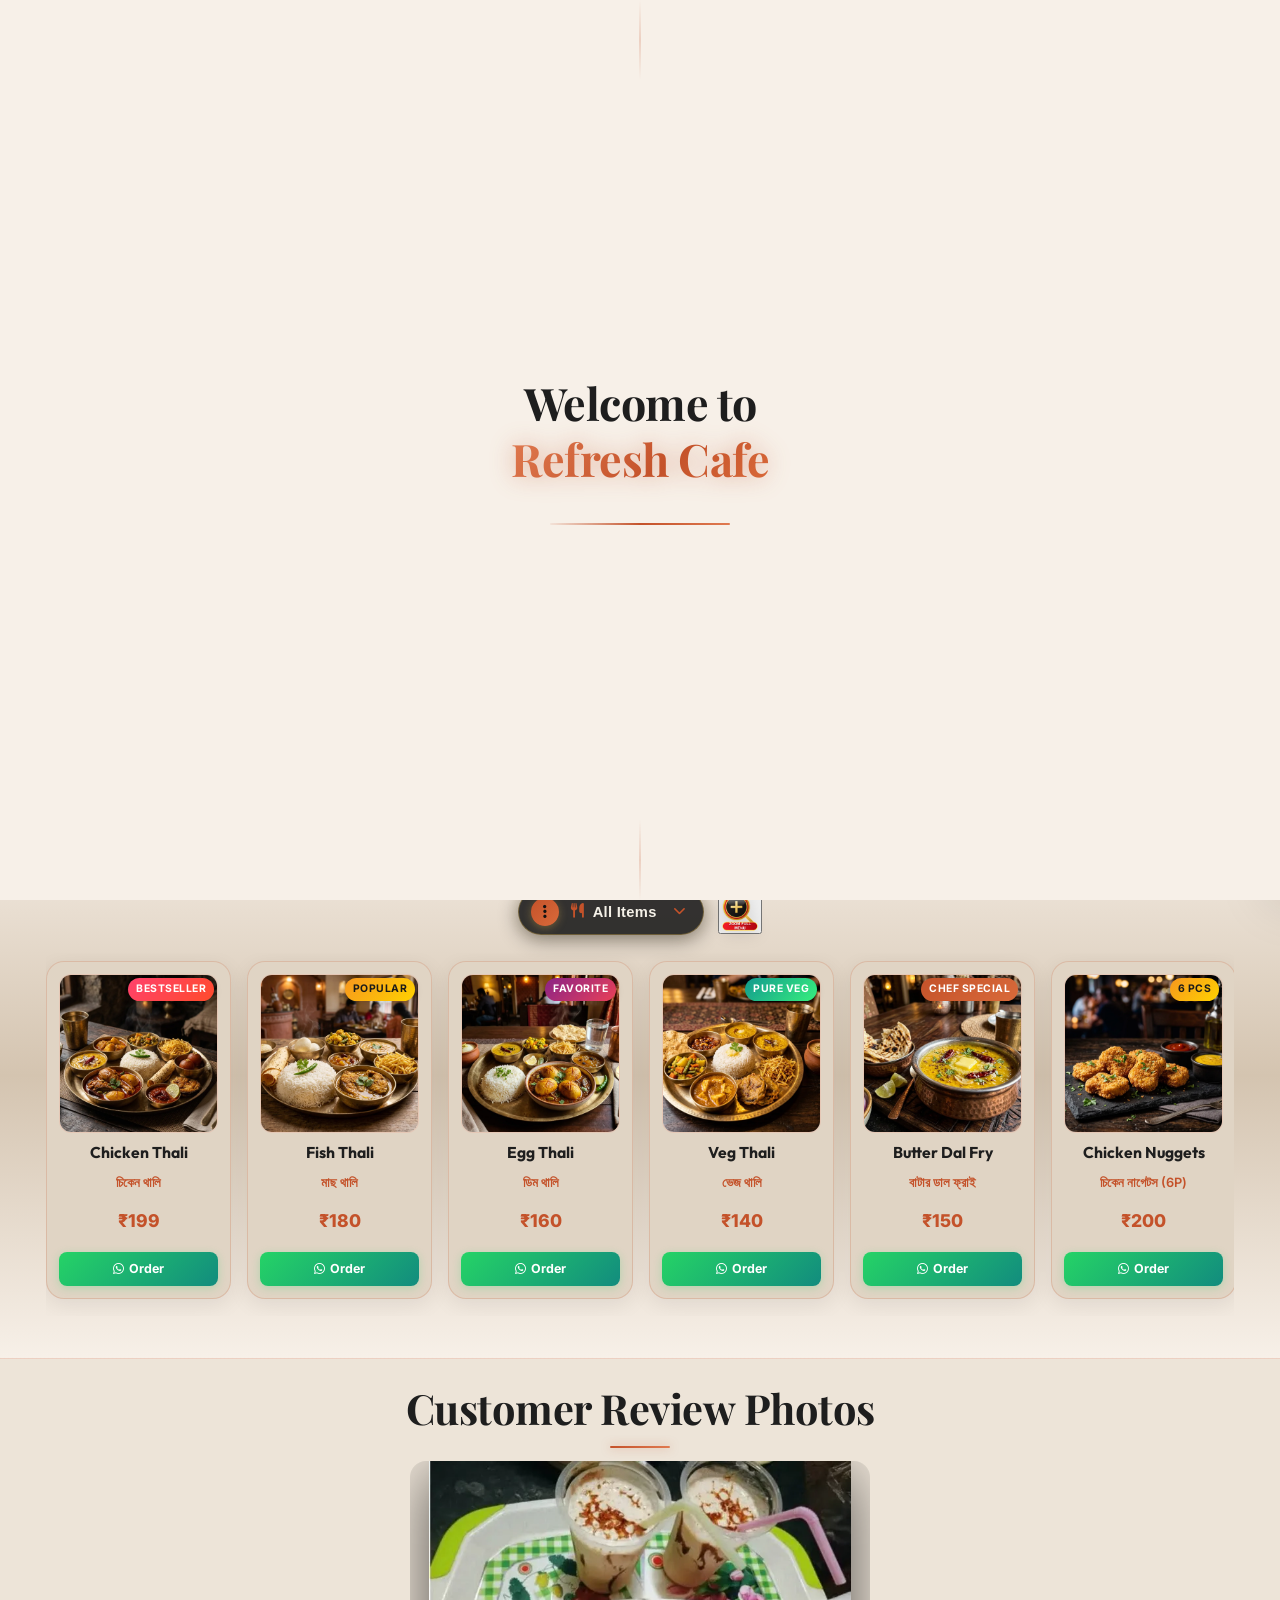
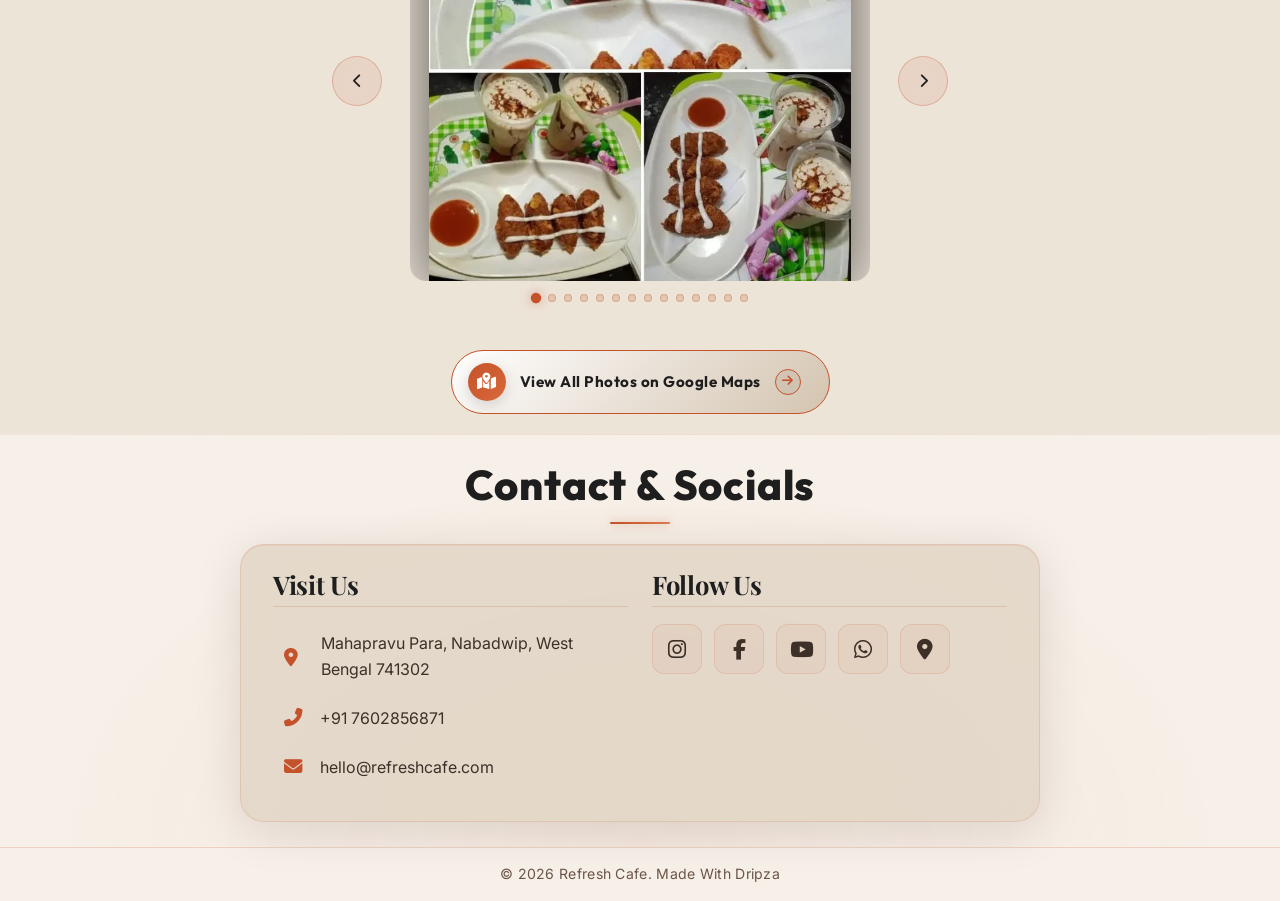
==== commit def4b86f: "perf: smooth scroll - passive listeners, momentum drag, remove backdrop-filter, pause animation on s" ====
--- a/index.html
+++ b/index.html
@@ -1182,6 +1182,6 @@
         </div>
     </div>
 
-    <script src="script.js"></script>
+    <script src="script.js?v=1.4"></script>
 </body>
 </html>
--- a/styles.css
+++ b/styles.css
@@ -2705,8 +2705,6 @@
     font-size: 0.92rem;
     font-weight: 600;
     cursor: pointer;
-    backdrop-filter: blur(12px);
-    -webkit-backdrop-filter: blur(12px);
     box-shadow: 0 4px 20px rgba(0, 0, 0, 0.45), 0 0 15px rgba(201, 162, 75, 0.15);
     transition: all 0.3s cubic-bezier(0.25, 0.8, 0.25, 1);
     user-select: none;
@@ -2828,6 +2826,9 @@
     padding-right: 4px;
     scrollbar-width: thin;
     scrollbar-color: rgba(201, 162, 75, 0.6) rgba(255, 255, 255, 0.05);
+    will-change: scroll-position;
+    transform: translateZ(0);
+    -webkit-transform: translateZ(0);
 }
 
 .menu-filter-dropdown-list::-webkit-scrollbar {
@@ -2987,7 +2988,7 @@
     overflow-x: auto;
     overflow-y: hidden;
     scroll-behavior: smooth;
-    scroll-snap-type: x mandatory;
+    scroll-snap-type: x proximity;
     -webkit-overflow-scrolling: touch;
     padding: 8px 6px 18px;
     width: 100%;
@@ -3028,12 +3029,12 @@
     padding: 12px;
     text-align: center;
     box-shadow: 0 6px 22px rgba(0, 0, 0, 0.07) !important;
-    backdrop-filter: blur(12px);
-    -webkit-backdrop-filter: blur(12px);
     transition: transform 0.35s cubic-bezier(0.2, 0.8, 0.2, 1), border-color 0.35s ease, box-shadow 0.35s ease;
     animation: floatMenuItem 4.5s ease-in-out infinite alternate;
     user-select: none;
     position: relative;
+    will-change: transform;
+    contain: layout style;
 }
 
 .food-menu-card:nth-child(even) { animation-delay: 0.8s; }
@@ -3277,8 +3278,6 @@
     position: absolute;
     inset: 0;
     background: rgba(0, 0, 0, 0.72);
-    backdrop-filter: blur(12px);
-    -webkit-backdrop-filter: blur(12px);
 }
 
 .full-menu-modal-container {
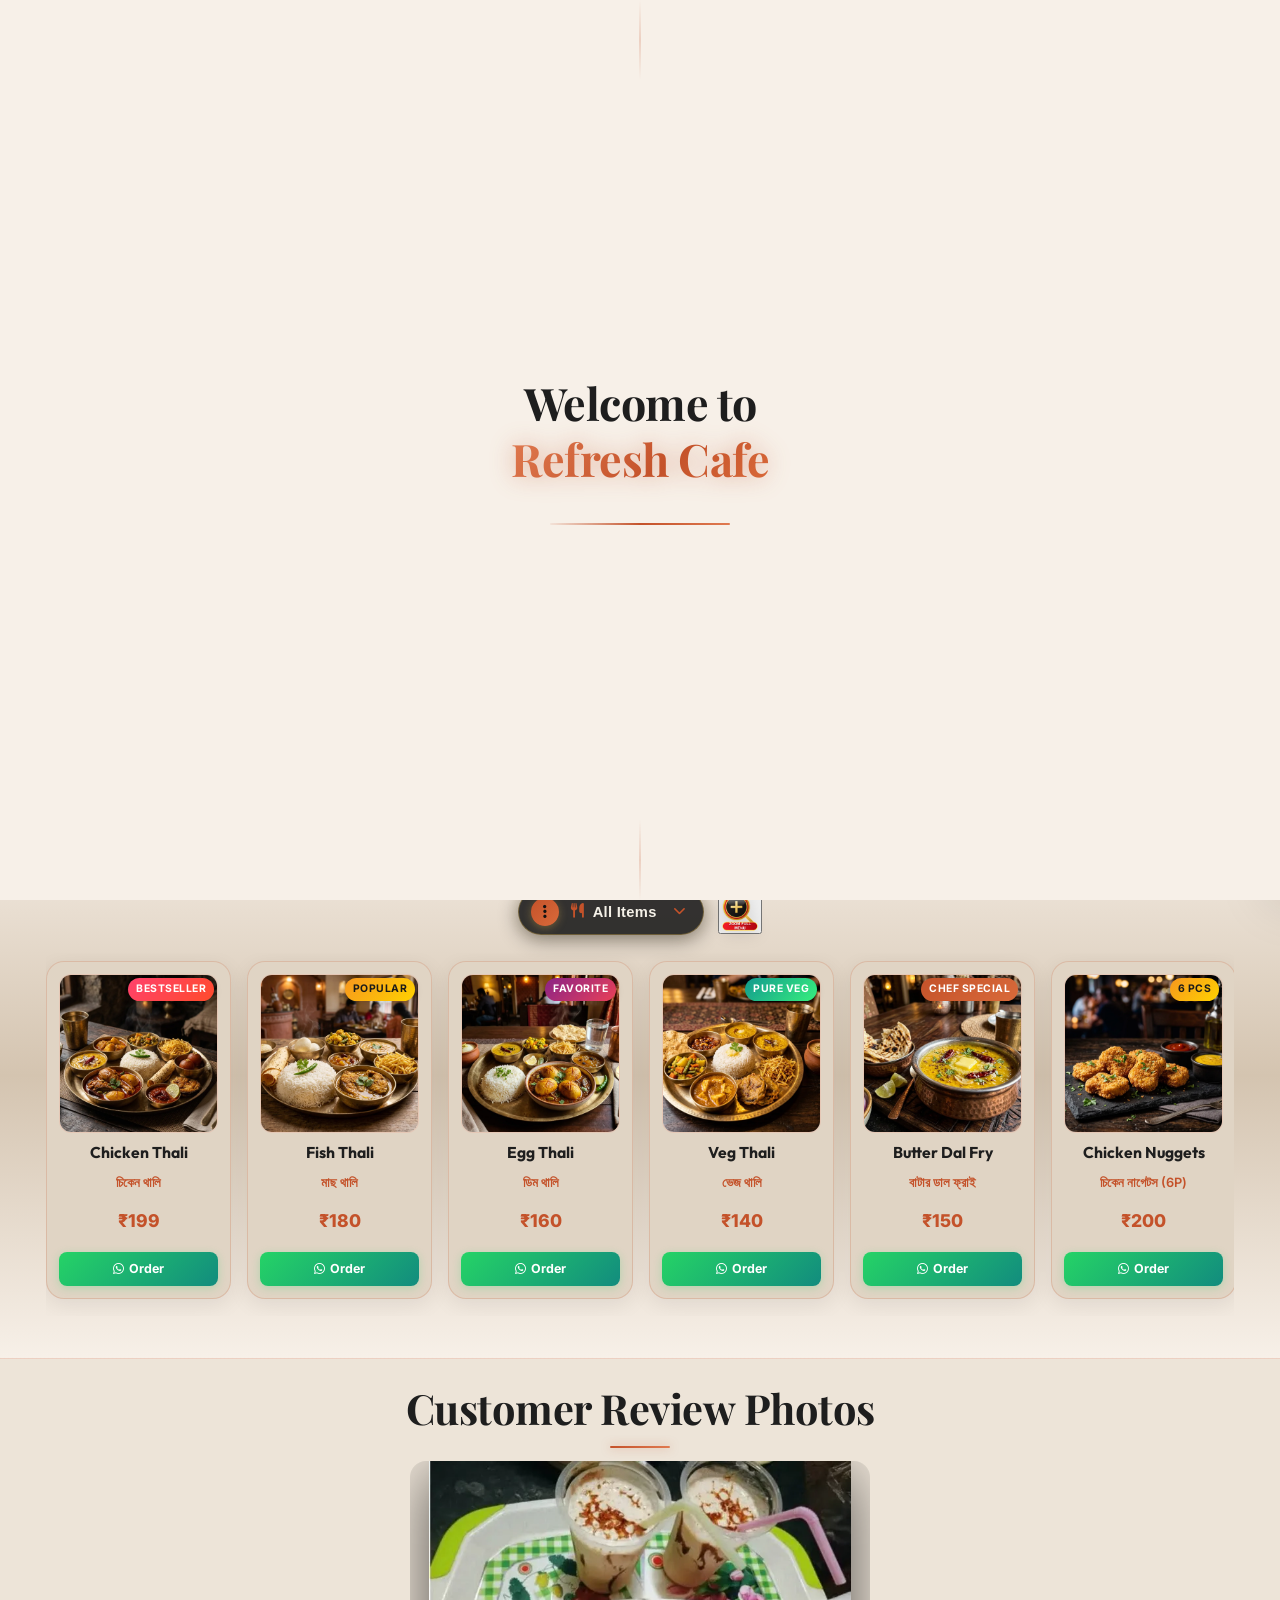
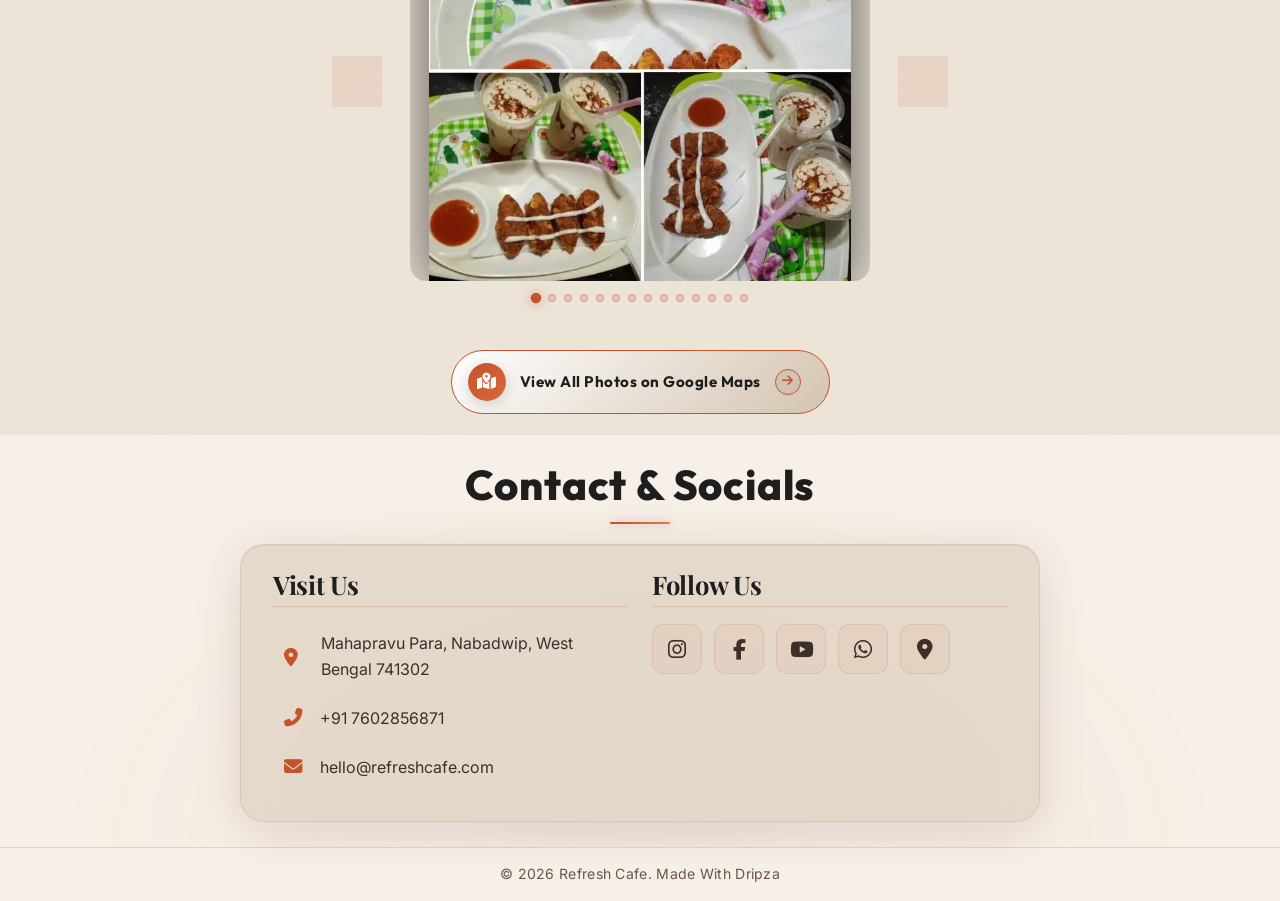
==== commit 33be0b4c: "update: add Gandhi Jayanti assets and update header" ====
--- a/index.html
+++ b/index.html
@@ -24,13 +24,13 @@
         <div class="logo-container">
             <img src="assets/refresh_cafe_logo.webp" alt="Refresh Cafe Logo" class="logo-brand-img">
             <div class="logo-text-wrapper">
-                <span class="animated-football-header" title="Ganesh Chaturthi Special">
-                    <img src="assets/ganesh_run_icon.webp" alt="Ganesh Run Icon" style="object-fit: contain; filter: drop-shadow(0 0 5px rgba(255, 215, 0, 0.6));">
+                <span class="animated-football-header" title="Gandhi Jayanti Special">
+                    <img src="assets/gandhi_jayanti_run_icon.webp" alt="Gandhi Jayanti Run Icon" style="object-fit: contain; filter: drop-shadow(0 0 5px rgba(255, 215, 0, 0.6));">
                 </span>
                 <span class="logo-text">Refresh Cafe</span>
             </div>
         </div>
-        <span class="rath-yatra-header-text">শুভ বিশ্বকর্মা পূজা!</span>
+        <span class="rath-yatra-header-text">শুভ গান্ধী জয়ন্তী!</span>
         <ul class="nav-links">
             <li><a href="#home">Home</a></li>
             <li><a href="#menu">Menu</a></li>
@@ -39,10 +39,10 @@
         </ul>
         <div class="navbar-actions">
             <!-- Rakhi Purnima Button for Poster -->
-            <button class="fifa-btn" id="open-promo-modal-direct-btn" title="Show Ganesh Chaturthi Special Poster">
+            <button class="fifa-btn" id="open-promo-modal-direct-btn" title="Show Gandhi Jayanti Special Poster">
                 <div class="fifa-container">
                     <div class="fifa-magic-ring"></div>
-                    <img src="assets/ganesh_icon.webp" alt="Ganesh Special" class="fifa-svg" style="object-fit: contain;">
+                    <img src="assets/gandhi_jayanti_icon.webp" alt="Gandhi Jayanti Special" class="fifa-svg" style="object-fit: contain;">
                 </div>
             </button>
             
@@ -55,7 +55,7 @@
     <!-- Hero Section -->
     <section id="home" class="hero">
         <div class="hero-bg banner-box">
-            <img src="assets/aj_restaurant_banner_1.webp" alt="AJ Restaurant & Cafe Banner" class="active">
+            <img src="assets/gandhi_jayanti_banner_1.webp" alt="Gandhi Jayanti Banner" class="active">
             <img src="assets/hero_banner_1.webp" alt="Refresh Cafe Banner 1">
             <img src="assets/hero_banner_2.webp" alt="Refresh Cafe Banner 2">
             <img src="assets/hero_banner_3.webp" alt="Refresh Cafe Banner 3">
--- a/styles.css
+++ b/styles.css
@@ -2990,6 +2990,7 @@
     scroll-behavior: smooth;
     scroll-snap-type: x proximity;
     -webkit-overflow-scrolling: touch;
+    touch-action: pan-x pan-y;
     padding: 8px 6px 18px;
     width: 100%;
     cursor: grab;
@@ -4084,3 +4085,10 @@
         font-size: 0.7rem;
     }
 }
+
+/* Mobile touch vertical page scroll compatibility */
+.main-menu-scroll-wrapper,
+.main-menu-scroll-track,
+.main-menu-scroll-track .food-menu-card {
+    touch-action: pan-x pan-y !important;
+}
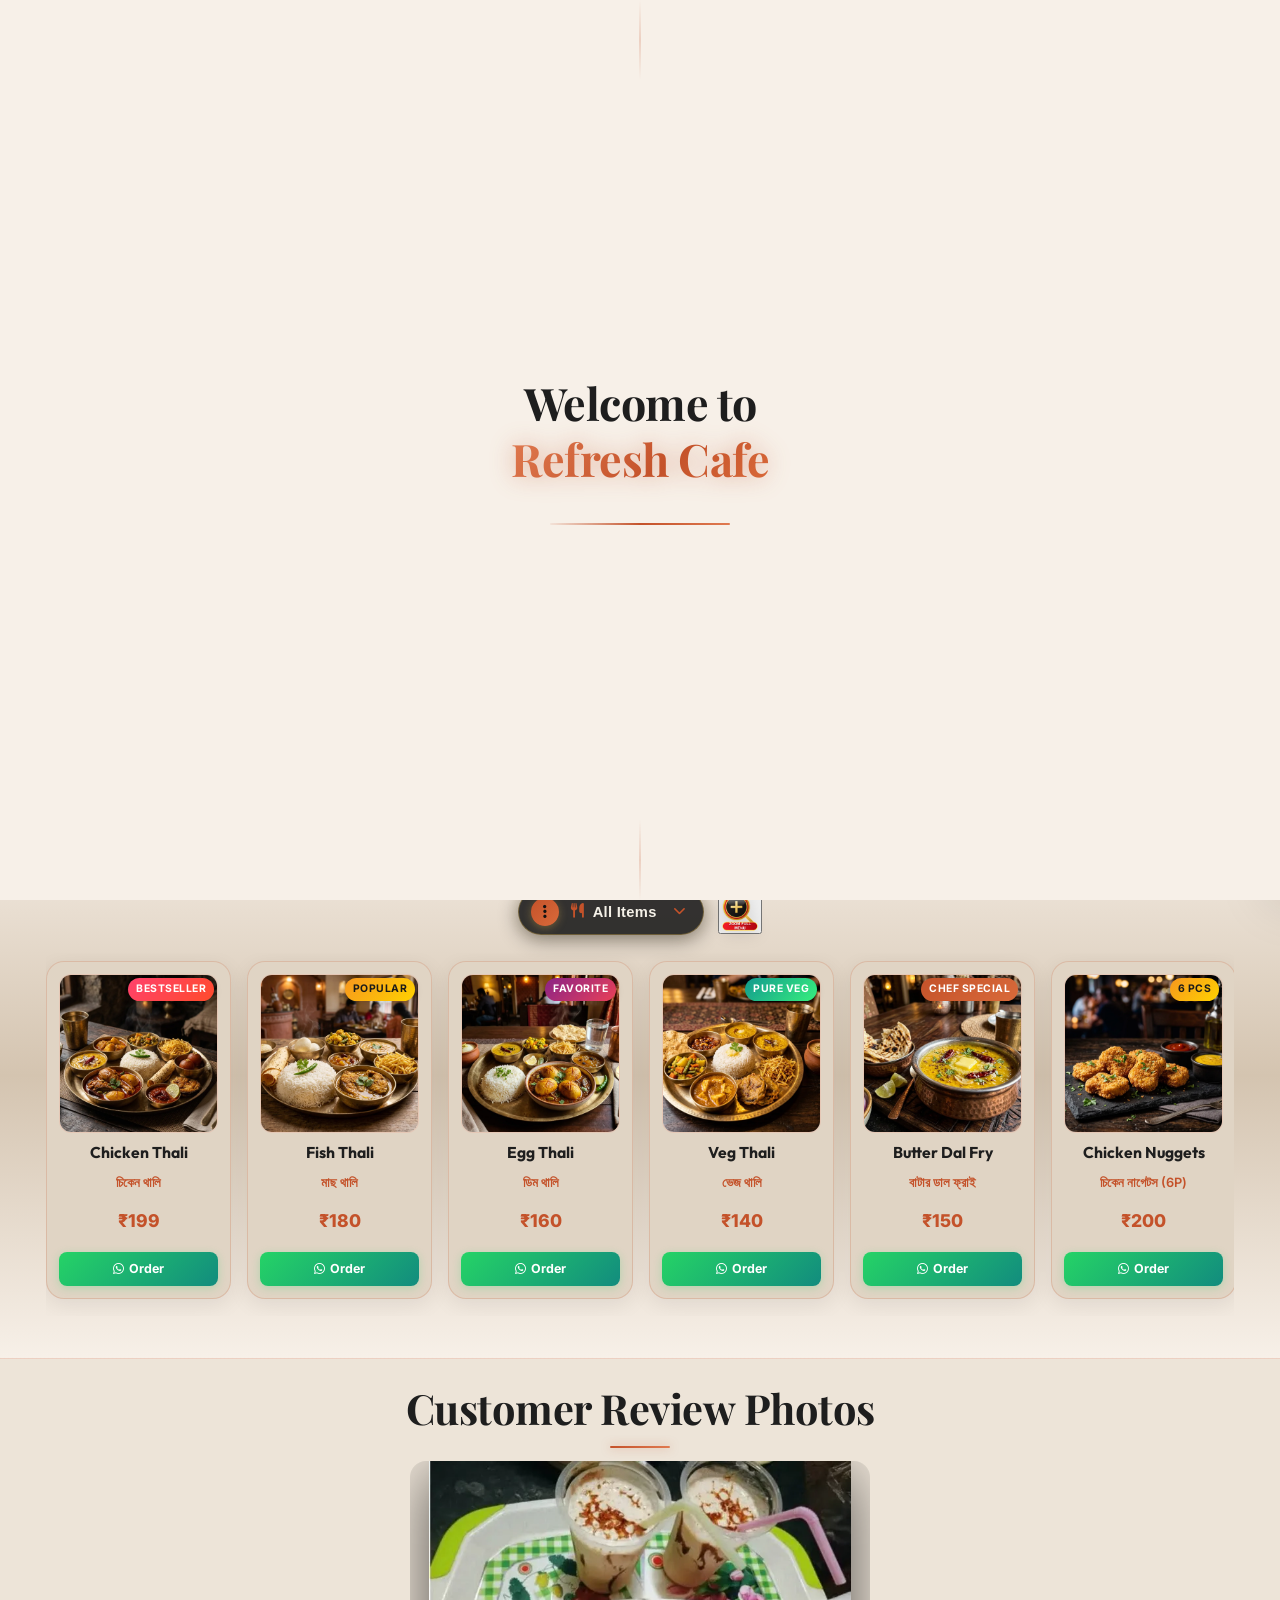
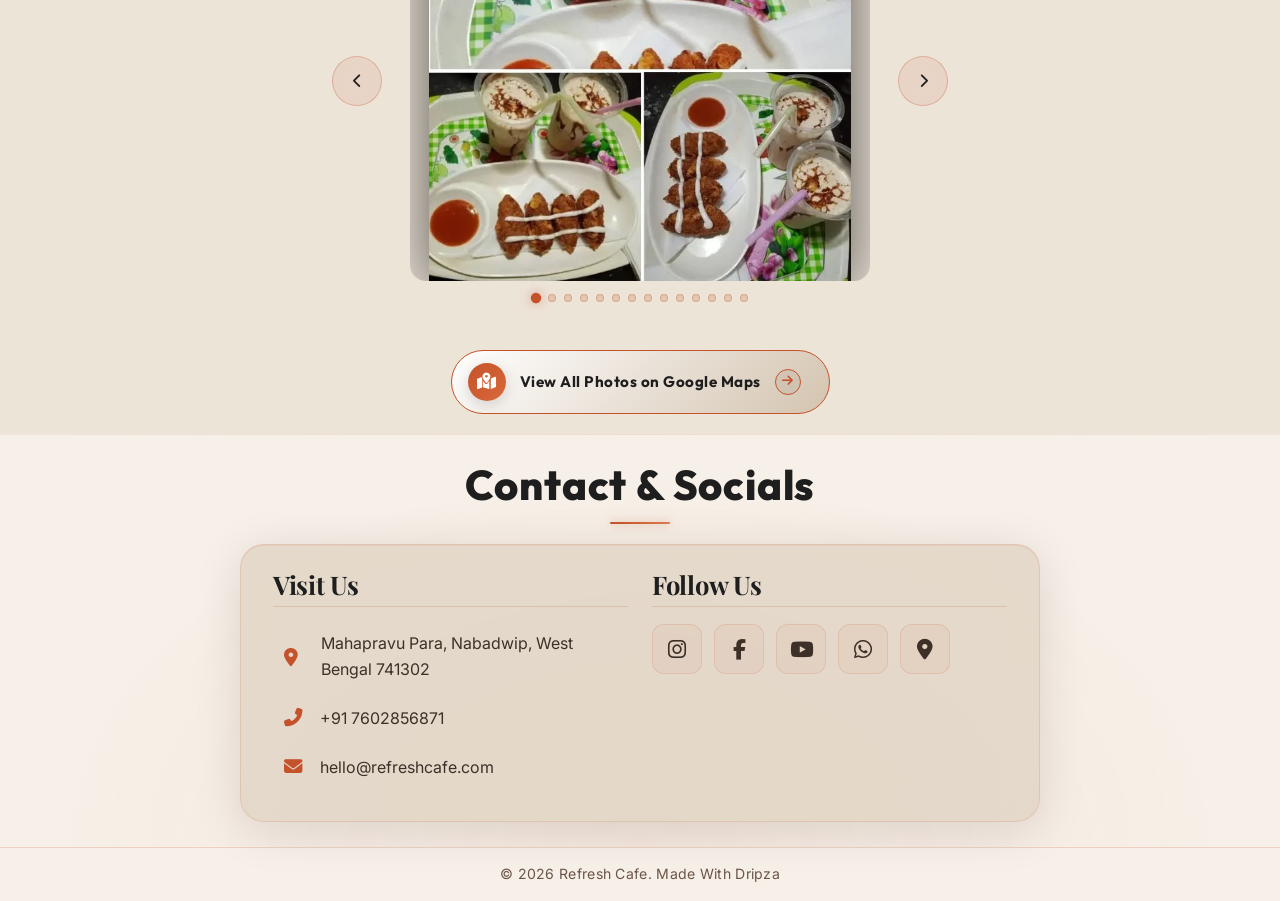
==== commit 92931169: "Update website content and assets" ====
--- a/index.html
+++ b/index.html
@@ -30,7 +30,7 @@
                 <span class="logo-text">Refresh Cafe</span>
             </div>
         </div>
-        <span class="rath-yatra-header-text">শুভ গান্ধী জয়ন্তী!</span>
+        <span class="rath-yatra-header-text">hello evryone</span>
         <ul class="nav-links">
             <li><a href="#home">Home</a></li>
             <li><a href="#menu">Menu</a></li>
@@ -55,7 +55,7 @@
     <!-- Hero Section -->
     <section id="home" class="hero">
         <div class="hero-bg banner-box">
-            <img src="assets/gandhi_jayanti_banner_1.webp" alt="Gandhi Jayanti Banner" class="active">
+            <img src="assets/mahalaya_festival_banner_1.webp" alt="Mahalaya Festival Banner" class="active">
             <img src="assets/hero_banner_1.webp" alt="Refresh Cafe Banner 1">
             <img src="assets/hero_banner_2.webp" alt="Refresh Cafe Banner 2">
             <img src="assets/hero_banner_3.webp" alt="Refresh Cafe Banner 3">
--- a/styles.css
+++ b/styles.css
@@ -1120,6 +1120,7 @@
     font-weight: 800;
     letter-spacing: 0.5px;
     color: #8B1A1A;
+    text-shadow: 0 1px 2px rgba(0, 0, 0, 0.15);
     white-space: nowrap;
     opacity: 0;
     pointer-events: none;
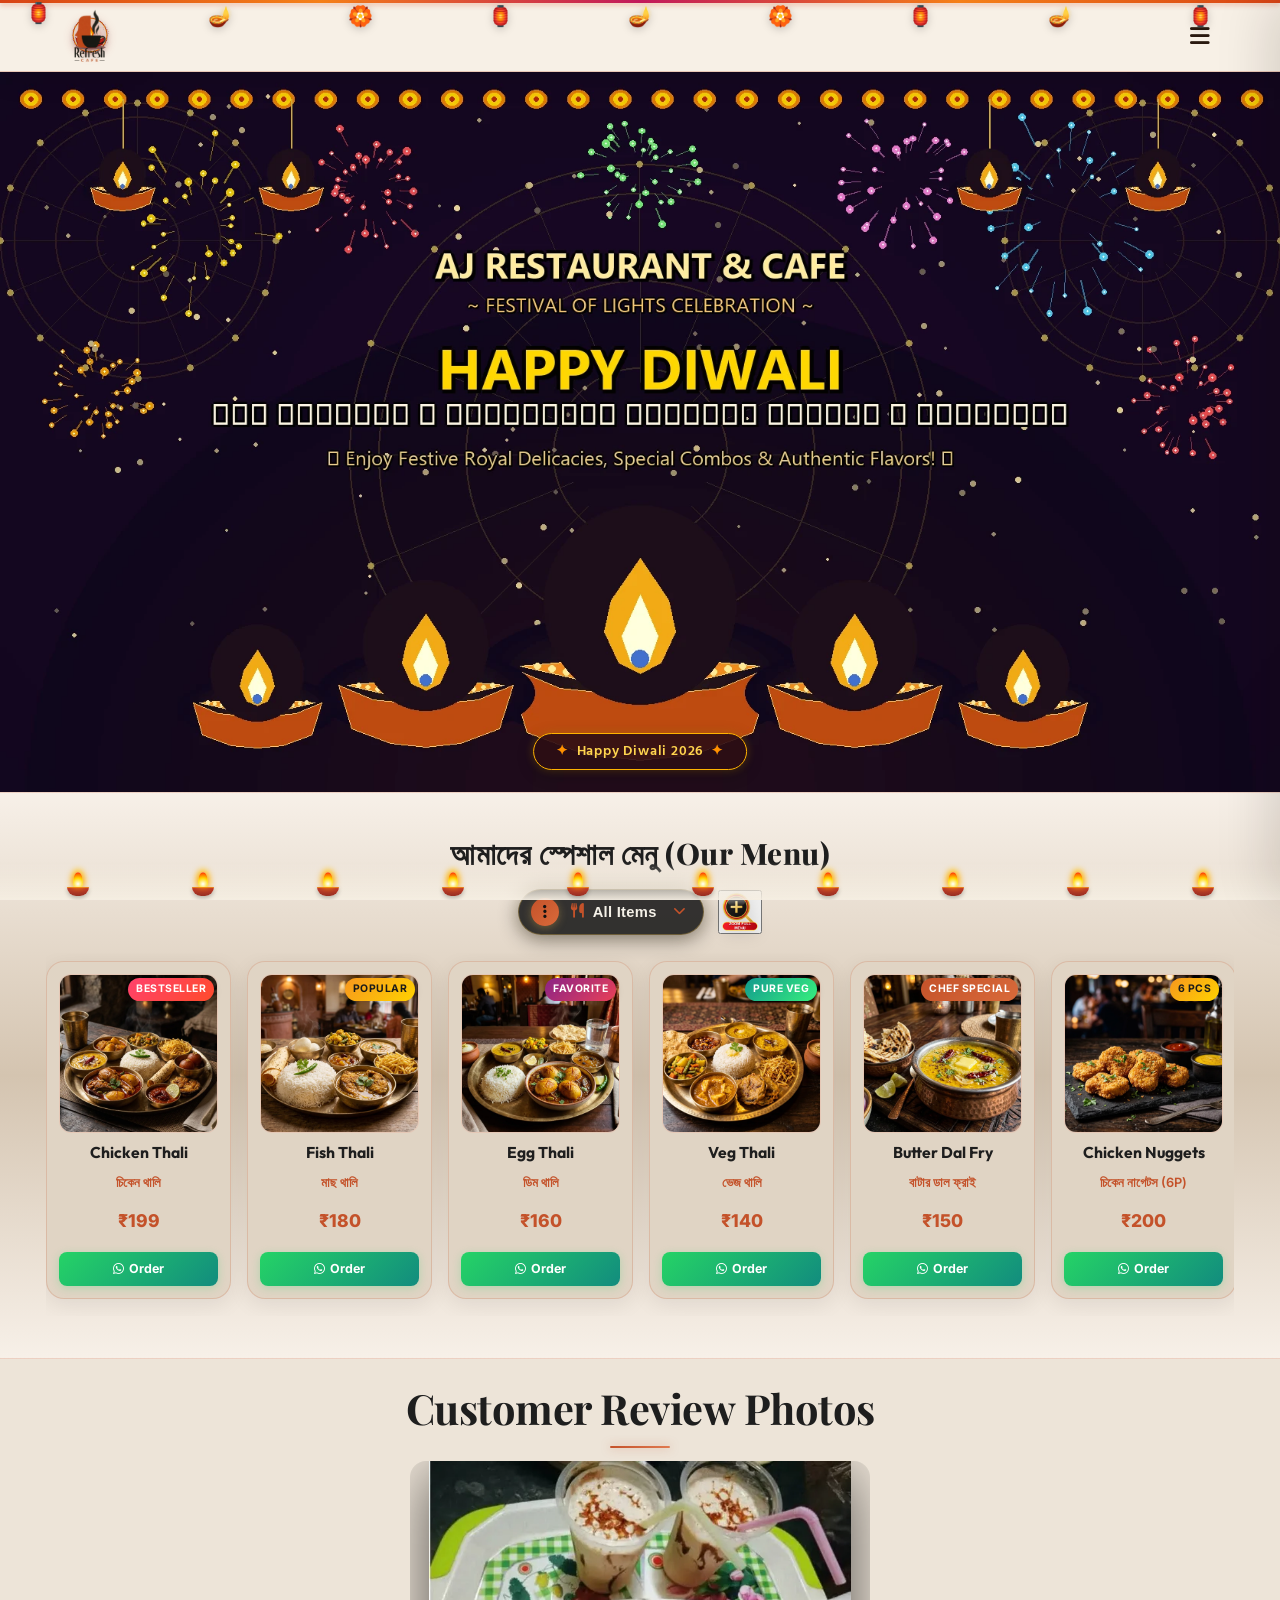
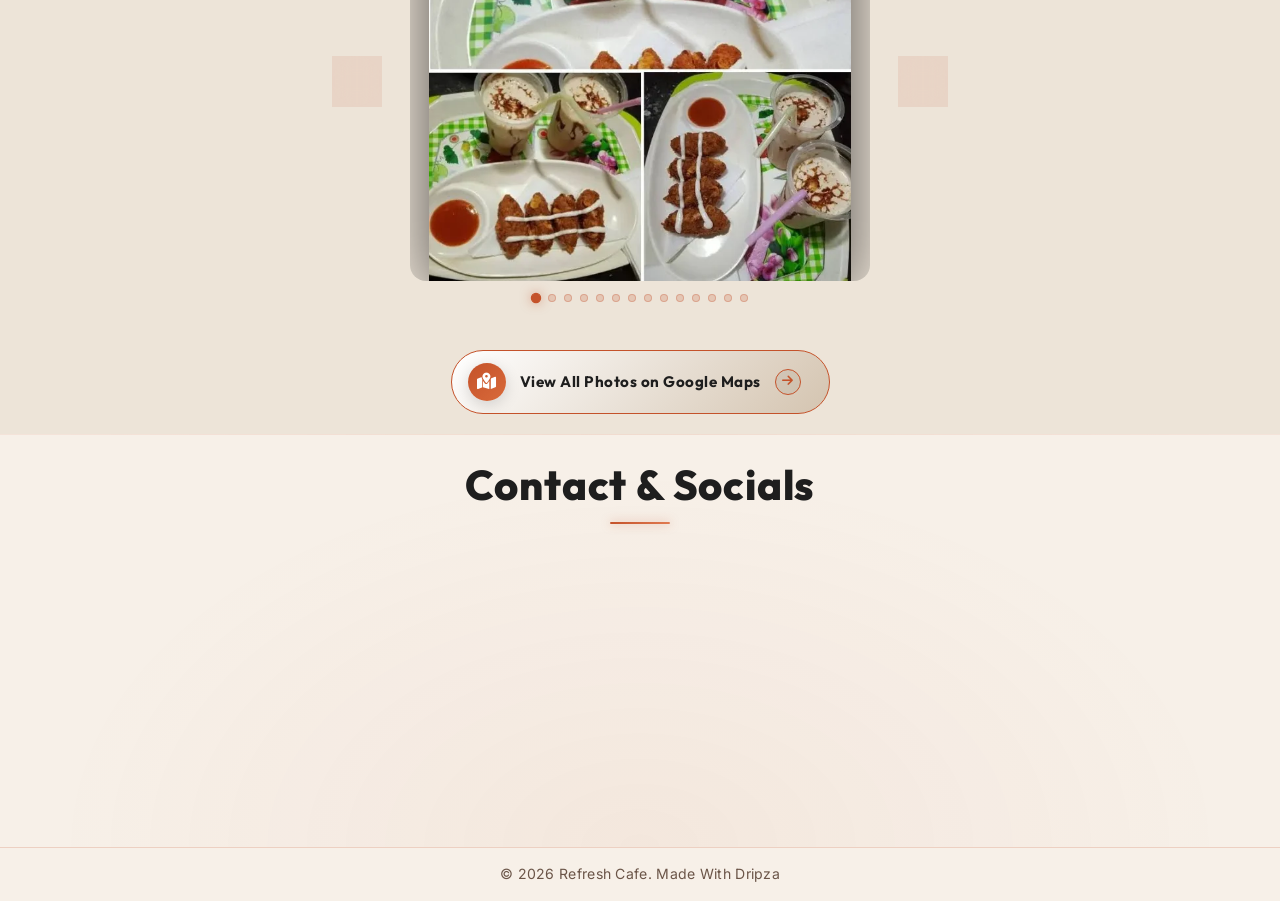
==== commit f0e7e605: "update" ====
--- a/index.html
+++ b/index.html
@@ -5,14 +5,15 @@
     <meta name="viewport" content="width=device-width, initial-scale=1.0">
     <title>Refresh Cafe</title>
     <link rel="icon" type="image/png" href="assets/refresh_cafe_logo.webp">
-    <link href="https://fonts.googleapis.com/css2?family=Playfair+Display:wght@400;600;700;800&family=Outfit:wght@300;400;600;800&family=Inter:wght@300;400;500;600&display=swap" rel="stylesheet">
+    <link href="https://fonts.googleapis.com/css2?family=Playfair+Display:wght@400;600;700;800&family=Outfit:wght@300;400;600;800&family=Inter:wght@300;400;500;600&family=Hind+Siliguri:wght@400;600;700&display=swap" rel="stylesheet">
     <link rel="stylesheet" href="https://cdnjs.cloudflare.com/ajax/libs/font-awesome/6.4.0/css/all.min.css">
     <link rel="stylesheet" href="styles.css?v=1.3">
 </head>
-<body class="no-scroll">
+<body class="no-scroll diwali-theme">
     <!-- Preloader Screen -->
     <div id="preloader">
         <div class="preloader-content">
+            <div class="preloader-diya-glow">🪔</div>
             <h1 class="preloader-title">Welcome to <br><span class="highlight">Refresh Cafe</span></h1>
             <div class="preloader-loader">
                 <div class="loader-bar"></div>
@@ -20,17 +21,32 @@
         </div>
     </div>
     <!-- Navbar -->
+        <!-- Hanging Decorative Diwali Toran & Lanterns -->
+    <div class="diwali-hanging-toran" aria-hidden="true">
+        <div class="toran-string"></div>
+        <div class="toran-items">
+            <span class="toran-lantern tl1">🏮</span>
+            <span class="toran-diya td1">🪔</span>
+            <span class="toran-flower tf1">🏵️</span>
+            <span class="toran-lantern tl2">🏮</span>
+            <span class="toran-diya td2">🪔</span>
+            <span class="toran-flower tf2">🏵️</span>
+            <span class="toran-lantern tl3">🏮</span>
+            <span class="toran-diya td3">🪔</span>
+            <span class="toran-lantern tl4">🏮</span>
+        </div>
+    </div>
     <nav class="navbar">
         <div class="logo-container">
             <img src="assets/refresh_cafe_logo.webp" alt="Refresh Cafe Logo" class="logo-brand-img">
             <div class="logo-text-wrapper">
-                <span class="animated-football-header" title="Gandhi Jayanti Special">
-                    <img src="assets/gandhi_jayanti_run_icon.webp" alt="Gandhi Jayanti Run Icon" style="object-fit: contain; filter: drop-shadow(0 0 5px rgba(255, 215, 0, 0.6));">
+                <span class="animated-football-header" title="Diwali Celebration">
+                    <img src="assets/diwali_run_icon.webp" alt="Mahalaya Run Icon" style="object-fit: contain; filter: drop-shadow(0 2px 5px rgba(183, 28, 28, 0.4)) drop-shadow(0 1px 2px rgba(0, 0, 0, 0.25));">
                 </span>
                 <span class="logo-text">Refresh Cafe</span>
             </div>
         </div>
-        <span class="rath-yatra-header-text">hello evryone</span>
+        <span class="rath-yatra-header-text diwali-header-text">✨ শুভ দীপাবলি ও কালীপূজা 🪔</span>
         <ul class="nav-links">
             <li><a href="#home">Home</a></li>
             <li><a href="#menu">Menu</a></li>
@@ -38,14 +54,6 @@
             <li><a href="#contact">Contact</a></li>
         </ul>
         <div class="navbar-actions">
-            <!-- Rakhi Purnima Button for Poster -->
-            <button class="fifa-btn" id="open-promo-modal-direct-btn" title="Show Gandhi Jayanti Special Poster">
-                <div class="fifa-container">
-                    <div class="fifa-magic-ring"></div>
-                    <img src="assets/gandhi_jayanti_icon.webp" alt="Gandhi Jayanti Special" class="fifa-svg" style="object-fit: contain;">
-                </div>
-            </button>
-            
             <div class="hamburger">
                 <i class="fas fa-bars"></i>
             </div>
@@ -55,7 +63,7 @@
     <!-- Hero Section -->
     <section id="home" class="hero">
         <div class="hero-bg banner-box">
-            <img src="assets/mahalaya_festival_banner_1.webp" alt="Mahalaya Festival Banner" class="active">
+            <img src="assets/diwali_greeting_banner.webp" alt="Happy Diwali Festival Banner" class="active">
             <img src="assets/hero_banner_1.webp" alt="Refresh Cafe Banner 1">
             <img src="assets/hero_banner_2.webp" alt="Refresh Cafe Banner 2">
             <img src="assets/hero_banner_3.webp" alt="Refresh Cafe Banner 3">
@@ -67,6 +75,11 @@
             <img src="assets/hero_banner_9.webp" alt="Refresh Cafe Banner 9">
             <img src="assets/hero_banner_10.webp" alt="Refresh Cafe Banner 10">
             <div class="overlay"></div>
+        </div>
+        <!-- Interactive Diwali Fireworks Canvas Overlay -->
+        <canvas id="diwali-fireworks-canvas"></canvas>
+        <div class="hero-diwali-badge">
+            <span class="sparkle-star">✦</span> Happy Diwali 2026 <span class="sparkle-star">✦</span>
         </div>
         <!-- Click/Hover Zones for Banner Control -->
         <div class="hero-nav-zone left-zone" title="Previous Image"></div>
@@ -1173,15 +1186,19 @@
 
 
 
-    <!-- Promo Poster Modal -->
-    <div class="promo-modal" id="promo-modal">
-        <div class="promo-modal-overlay"></div>
-        <div class="promo-modal-content">
-            <button class="promo-modal-close" id="close-promo-modal-btn" aria-label="Close Promo Modal"><i class="fas fa-times"></i></button>
-            <img src="assets/promo_poster.webp" alt="Rakhi Purnima Celebration" class="promo-poster-img">
-        </div>
+        <!-- Interactive Diwali Diya Bar along bottom -->
+    <div class="diwali-diya-bar" id="diwali-diya-bar" title="Interactive Diwali Diyas - Click to Light / Extinguish">
+        <div class="interactive-diya-item"><div class="diya-flame"></div><div class="diya-pot"></div></div>
+        <div class="interactive-diya-item"><div class="diya-flame"></div><div class="diya-pot"></div></div>
+        <div class="interactive-diya-item"><div class="diya-flame"></div><div class="diya-pot"></div></div>
+        <div class="interactive-diya-item"><div class="diya-flame"></div><div class="diya-pot"></div></div>
+        <div class="interactive-diya-item"><div class="diya-flame"></div><div class="diya-pot"></div></div>
+        <div class="interactive-diya-item"><div class="diya-flame"></div><div class="diya-pot"></div></div>
+        <div class="interactive-diya-item"><div class="diya-flame"></div><div class="diya-pot"></div></div>
+        <div class="interactive-diya-item"><div class="diya-flame"></div><div class="diya-pot"></div></div>
+        <div class="interactive-diya-item"><div class="diya-flame"></div><div class="diya-pot"></div></div>
+        <div class="interactive-diya-item"><div class="diya-flame"></div><div class="diya-pot"></div></div>
     </div>
-
     <script src="script.js?v=1.4"></script>
-</body>
+    </body>
 </html>
--- a/styles.css
+++ b/styles.css
@@ -100,6 +100,8 @@
 }
 
 .logo-brand-img {
+    position: relative;
+    z-index: 1002;
     height: 52px;
     width: auto;
     object-fit: contain;
@@ -135,6 +137,7 @@
 .animated-football-header img {
     width: 100%;
     height: 100%;
+    filter: drop-shadow(0 2px 5px rgba(183, 28, 28, 0.4)) drop-shadow(0 1px 2px rgba(0, 0, 0, 0.25)) !important;
 }
 
 .logo-text {
@@ -4093,3 +4096,280 @@
 .main-menu-scroll-track .food-menu-card {
     touch-action: pan-x pan-y !important;
 }
+
+/* ============================================================
+   DIWALI FESTIVAL THEME STYLES (LIGHT THEME - দীপাবলি ও কালীপূজা)
+   Optimized for All Devices: Desktop, iPhone & Low-End Android
+   ============================================================ */
+
+/* Preloader Diya Enhancement */
+.preloader-diya-glow {
+    font-size: 3rem;
+    margin-bottom: 8px;
+    animation: diyaPulseGlow 1.8s infinite ease-in-out;
+    filter: drop-shadow(0 0 10px #e65100);
+    will-change: transform;
+}
+
+.preloader-subtitle {
+    font-family: 'Hind Siliguri', 'Outfit', sans-serif;
+    color: #c62828;
+    font-size: 1.1rem;
+    font-weight: 700;
+    margin-top: 6px;
+    letter-spacing: 0.5px;
+    text-shadow: 0 0 6px rgba(198, 40, 40, 0.25);
+}
+
+@keyframes diyaPulseGlow {
+    0%, 100% { transform: scale(1) translateZ(0); filter: drop-shadow(0 0 8px #d84315); }
+    50% { transform: scale(1.12) translateZ(0); filter: drop-shadow(0 0 16px #ff8f00); }
+}
+
+/* Hanging Festive Toran & Lanterns */
+.diwali-hanging-toran {
+    position: fixed;
+    top: 0;
+    left: 0;
+    width: 100%;
+    height: 44px;
+    z-index: 1001;
+    pointer-events: none;
+    overflow: hidden;
+    transform: translateZ(0);
+}
+
+.toran-string {
+    position: absolute;
+    top: 0;
+    left: 0;
+    width: 100%;
+    height: 3px;
+    background: linear-gradient(90deg, #d84315, #f57f17, #c2185b, #f57f17, #d84315);
+    box-shadow: 0 2px 5px rgba(216, 67, 21, 0.35);
+}
+
+.toran-items {
+    display: flex;
+    justify-content: space-around;
+    align-items: flex-start;
+    padding: 0 10px;
+    width: 100%;
+}
+
+.toran-items span {
+    display: inline-block;
+    transform-origin: top center;
+    font-size: 1.25rem;
+    filter: drop-shadow(0 2px 4px rgba(0, 0, 0, 0.2));
+    will-change: transform;
+}
+
+.toran-lantern { animation: toranSway 3.2s infinite ease-in-out; }
+.toran-diya { animation: toranSway 2.8s infinite ease-in-out reverse; }
+.toran-flower { animation: toranSway 3.6s infinite ease-in-out; font-size: 1rem; }
+
+.tl1 { animation-delay: 0s; position: relative; left: -42px; top: -3px; }
+.td1 { animation-delay: 0.4s; }
+.tf1 { animation-delay: 0.8s; }
+.tl2 { animation-delay: 1.2s; }
+.td2 { animation-delay: 1.6s; }
+.tf2 { animation-delay: 0.3s; }
+.tl3 { animation-delay: 0.9s; }
+.td3 { animation-delay: 1.4s; }
+.tl4 { animation-delay: 0.2s; }
+
+@keyframes toranSway {
+    0%, 100% { transform: rotate(-8deg) translateZ(0); }
+    50% { transform: rotate(8deg) translateZ(0); }
+}
+
+/* Diwali Header Text (Light Theme - Rich Royal Crimson & Vermilion) */
+.diwali-header-text {
+    font-family: 'Hind Siliguri', 'Playfair Display', serif !important;
+    font-size: 1.25rem !important;
+    font-weight: 700 !important;
+    color: #b71c1c !important;
+    background: linear-gradient(90deg, #b71c1c 0%, #d84315 35%, #880e4f 70%, #e65100 100%) !important;
+    -webkit-background-clip: text !important;
+    -webkit-text-fill-color: transparent !important;
+    filter: drop-shadow(0 1px 3px rgba(183, 28, 28, 0.25));
+    letter-spacing: 0.5px;
+}
+
+/* Hero Section Diwali Additions */
+#diwali-fireworks-canvas {
+    position: absolute;
+    inset: 0;
+    width: 100%;
+    height: 100%;
+    z-index: 2;
+    pointer-events: auto;
+    cursor: crosshair;
+    contain: strict;
+}
+
+.hero-diwali-badge {
+    position: absolute;
+    bottom: 22px;
+    left: 50%;
+    transform: translateX(-50%) translateZ(0);
+    z-index: 3;
+    background: rgba(45, 14, 20, 0.9);
+    border: 1.5px solid #ffb300;
+    border-radius: 30px;
+    padding: 6px 18px;
+    font-family: 'Hind Siliguri', 'Outfit', sans-serif;
+    color: #ffd54f;
+    font-size: 0.88rem;
+    font-weight: 600;
+    letter-spacing: 0.8px;
+    white-space: nowrap;
+    box-shadow: 0 4px 15px rgba(0, 0, 0, 0.35), 0 0 10px rgba(255, 179, 0, 0.3);
+    pointer-events: none;
+    animation: badgeFloat 3.5s infinite ease-in-out;
+}
+
+.sparkle-star {
+    color: #ff9100;
+    margin: 0 4px;
+    display: inline-block;
+}
+
+@keyframes badgeFloat {
+    0%, 100% { transform: translateX(-50%) translateY(0) translateZ(0); }
+    50% { transform: translateX(-50%) translateY(-5px) translateZ(0); }
+}
+
+/* Interactive Diya Bar along bottom of the screen */
+.diwali-diya-bar {
+    position: fixed;
+    bottom: 0;
+    left: 0;
+    width: 100%;
+    height: 38px;
+    z-index: 9980;
+    display: flex;
+    justify-content: space-around;
+    align-items: flex-end;
+    padding: 0 15px 4px 15px;
+    pointer-events: none;
+    background: linear-gradient(to top, rgba(245, 238, 226, 0.95) 0%, rgba(245, 238, 226, 0) 100%);
+    contain: layout paint;
+}
+
+.interactive-diya-item {
+    pointer-events: auto;
+    cursor: pointer;
+    display: flex;
+    flex-direction: column;
+    align-items: center;
+    transition: transform 0.2s ease-out;
+    user-select: none;
+    will-change: transform;
+}
+
+.interactive-diya-item:hover {
+    transform: scale(1.25) translateY(-3px) translateZ(0);
+}
+
+.diya-flame {
+    width: 10px;
+    height: 15px;
+    background: radial-gradient(circle at 50% 80%, #fff 0%, #ffd700 45%, #ff4500 85%, transparent 100%);
+    border-radius: 50% 50% 25% 25% / 70% 70% 30% 30%;
+    box-shadow: 0 0 8px #ff9100, 0 -2px 6px #ffd700;
+    animation: diyaFlameFlicker 0.2s infinite alternate ease-in-out;
+    transform-origin: bottom center;
+    transition: opacity 0.3s ease, transform 0.3s ease;
+    will-change: transform, opacity;
+}
+
+.diya-pot {
+    width: 22px;
+    height: 9px;
+    background: linear-gradient(180deg, #c0392b 0%, #962d22 100%);
+    border-radius: 0 0 14px 14px;
+    border-top: 1.5px solid #e67e22;
+    box-shadow: 0 2px 4px rgba(0, 0, 0, 0.25);
+}
+
+.interactive-diya-item.unlit .diya-flame {
+    opacity: 0;
+    transform: scale(0.2);
+}
+
+@keyframes diyaFlameFlicker {
+    0% { transform: scale(1) rotate(-1deg) translateZ(0); }
+    100% { transform: scale(1.06, 0.95) rotate(1.5deg) translateZ(0); }
+}
+
+@media (max-width: 768px) {
+    .diwali-diya-bar {
+        height: 30px;
+        padding-bottom: 2px;
+    }
+    .interactive-diya-item:nth-child(n+7) {
+        display: none !important;
+    }
+    .diya-flame {
+        width: 8px;
+        height: 12px;
+    }
+    .diya-pot {
+        width: 17px;
+        height: 7px;
+    }
+}
+/* Sparkler Cursor Trail Particle (Desktop only) */
+.diwali-sparkler-dot {
+    position: fixed;
+    pointer-events: none;
+    border-radius: 50%;
+    z-index: 10005;
+    animation: sparklerFade 0.55s forwards linear;
+    will-change: transform, opacity;
+}
+
+@keyframes sparklerFade {
+    0% { transform: translate(0, 0) scale(1) translateZ(0); opacity: 1; }
+    100% { transform: translate(var(--tx, 0), var(--ty, 0)) scale(0) translateZ(0); opacity: 0; }
+}
+
+/* Mobile Optimizations */
+@media (max-width: 768px) {
+    .diwali-header-text {
+        font-size: 0.92rem !important;
+    }
+    .diwali-hanging-toran {
+        height: 36px;
+    }
+    .tl1 {
+        left: -14px;
+        top: -2px;
+    }
+    .toran-items span {
+        font-size: 1rem;
+    }
+    .hero-diwali-badge {
+        font-size: 0.72rem;
+        padding: 4px 12px;
+        bottom: 10px;
+    }
+    .diwali-diya-bar {
+        height: 30px;
+        padding-bottom: 2px;
+    }
+    .diya-flame {
+        width: 8px;
+        height: 12px;
+    }
+    .diya-pot {
+        width: 17px;
+        height: 7px;
+    }
+    .preloader-diya-glow,
+    .diwali-header-text {
+        filter: none !important;
+    }
+}
